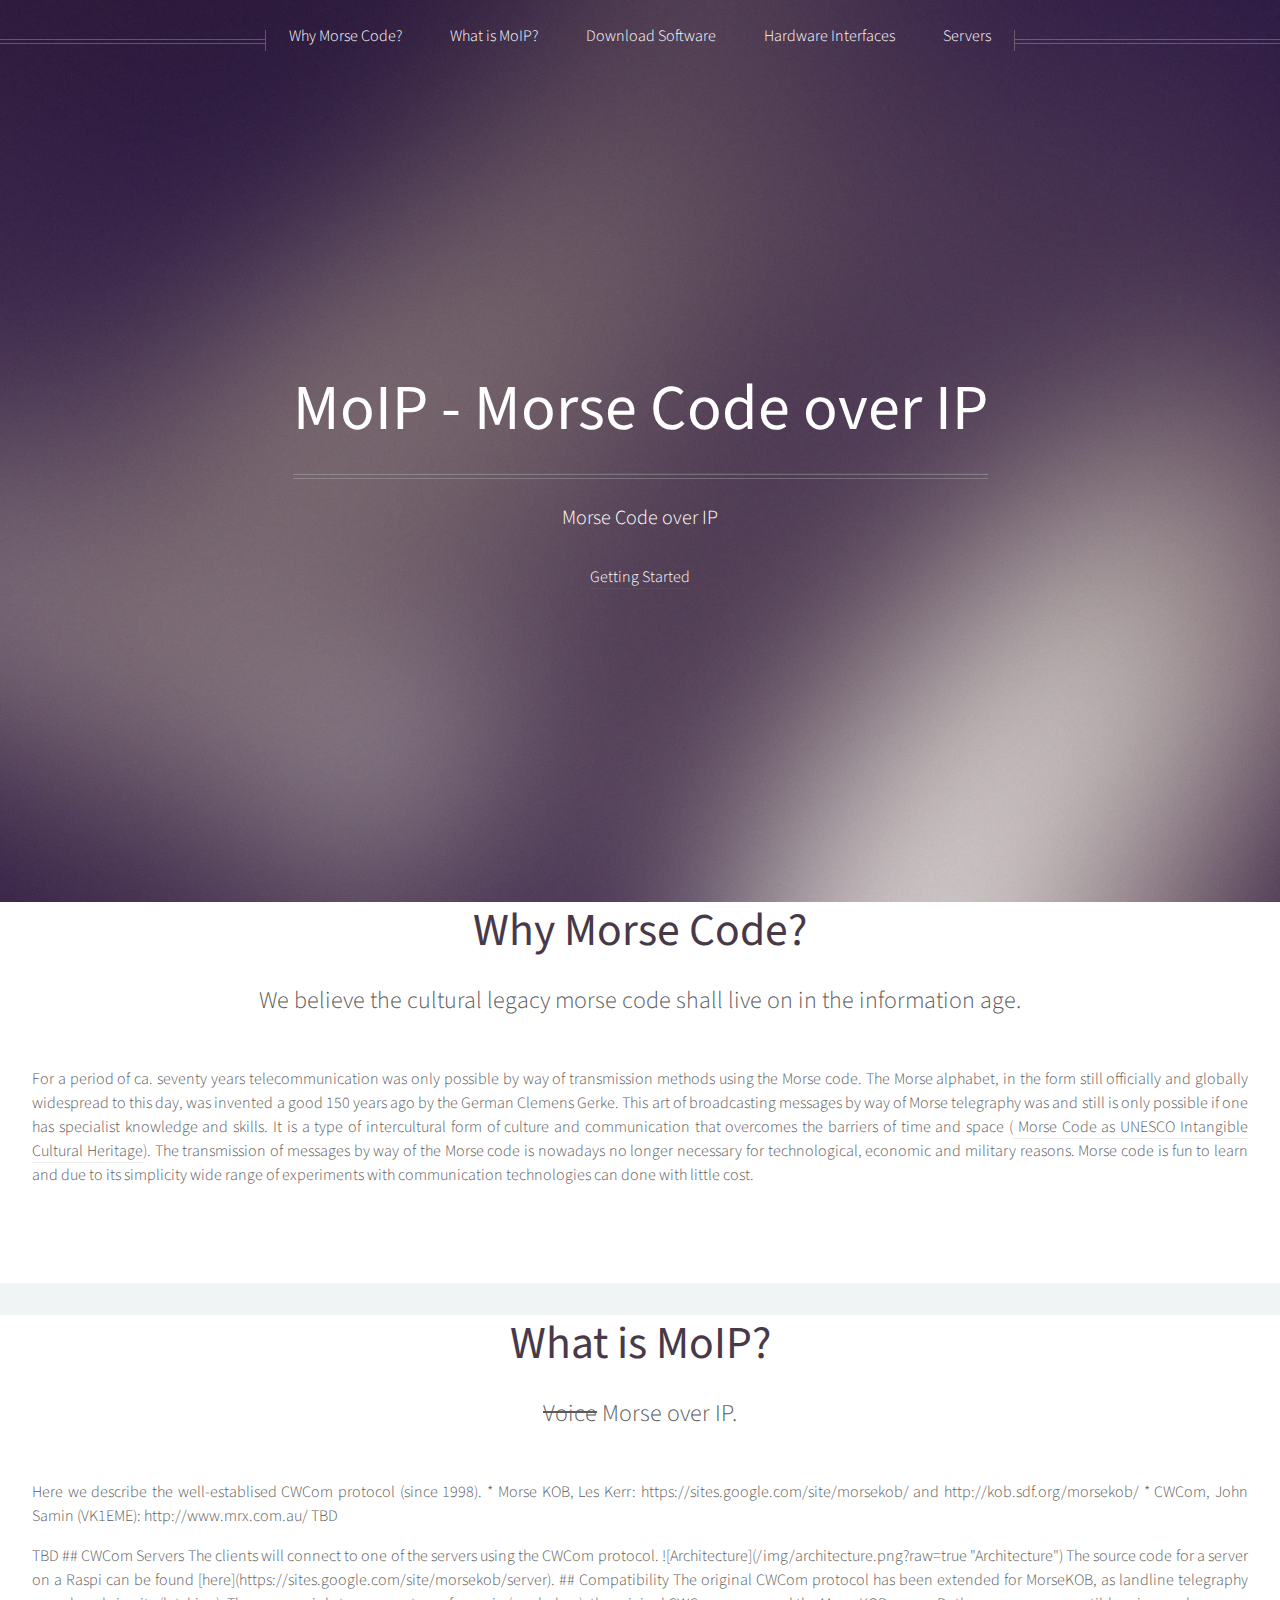
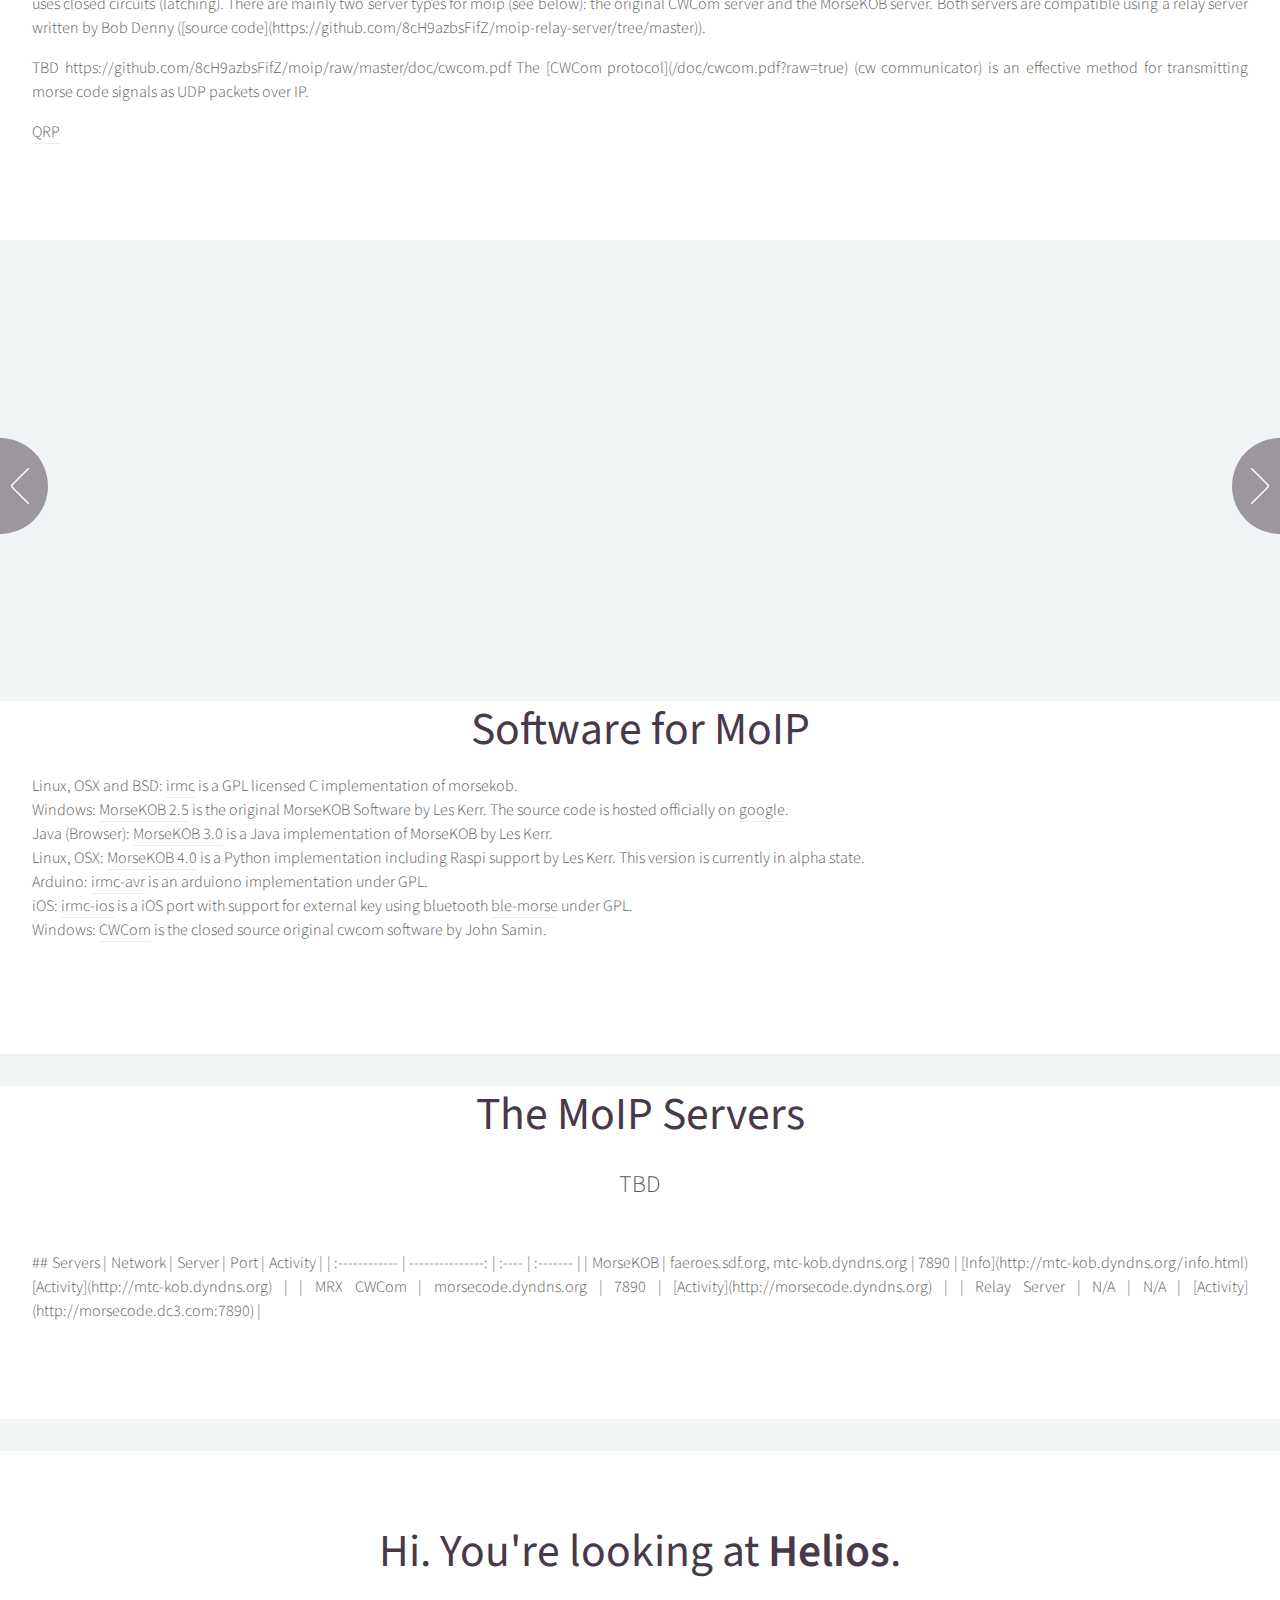
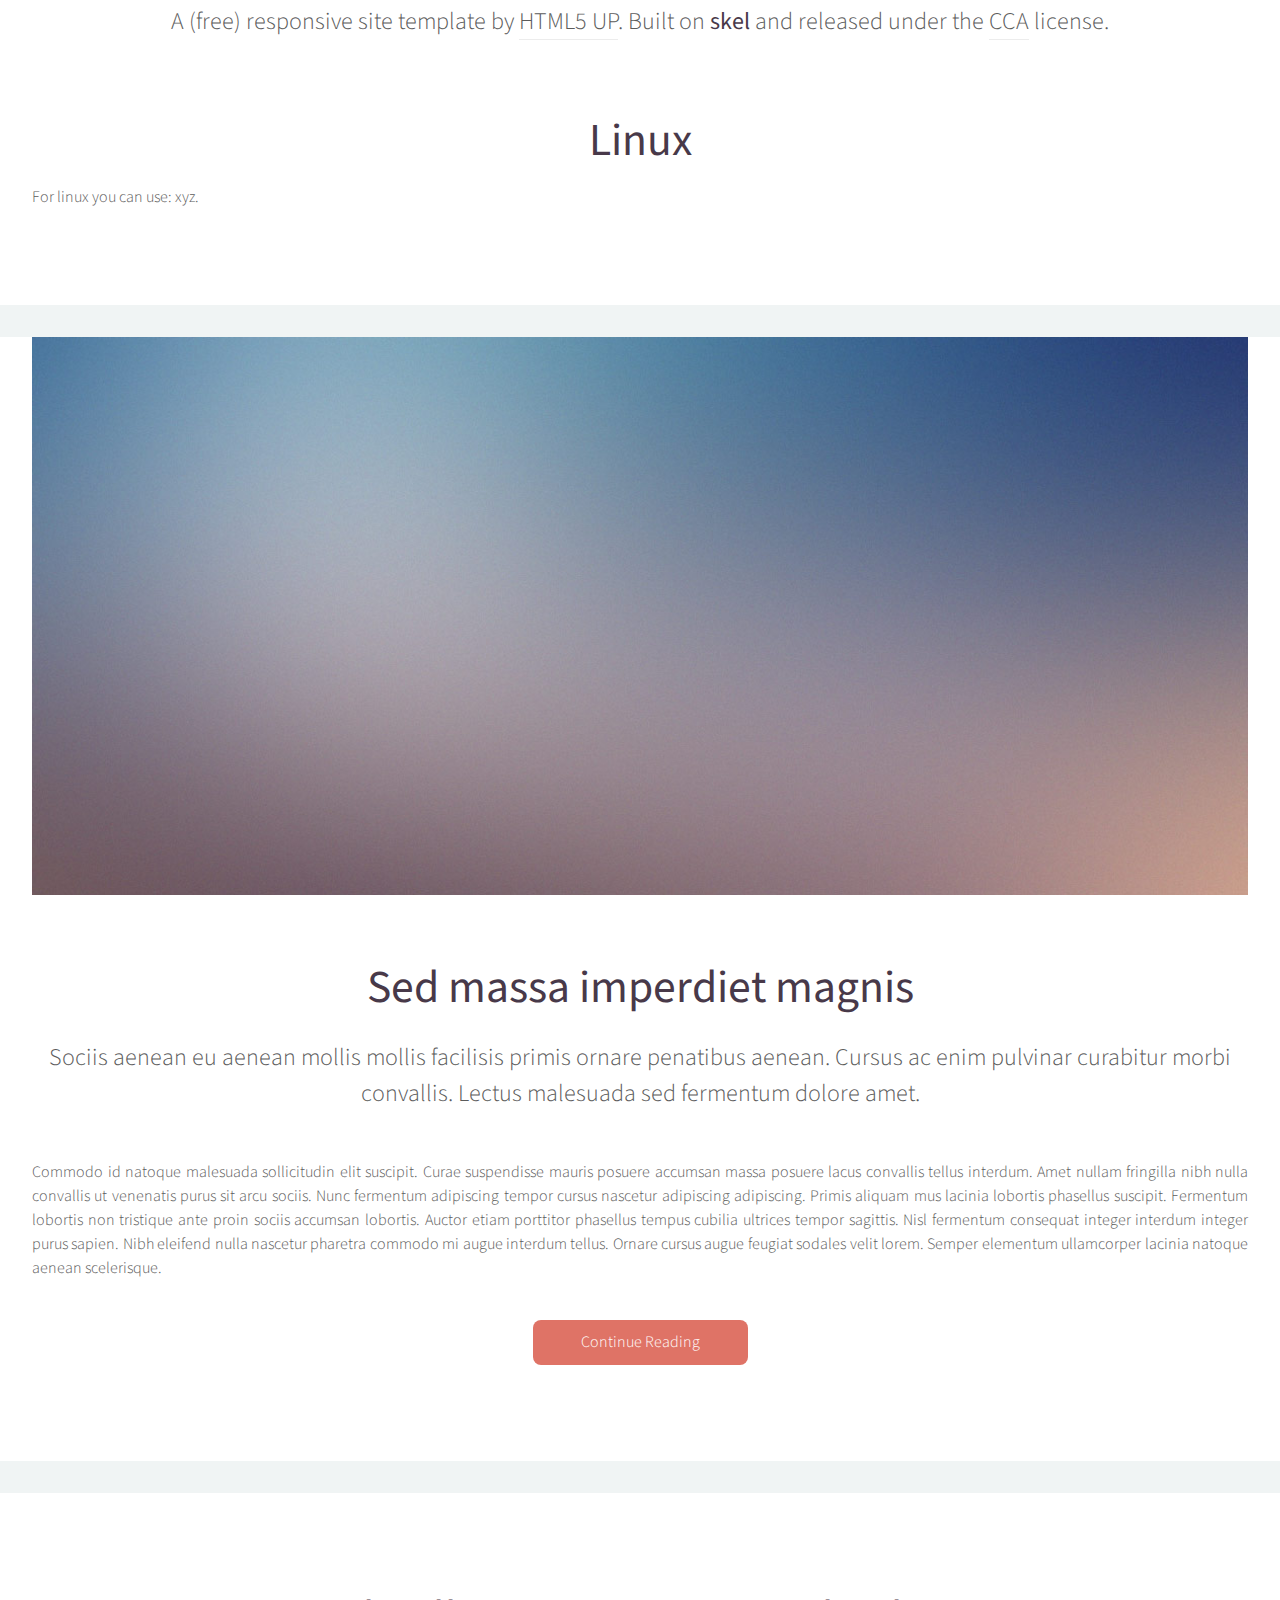
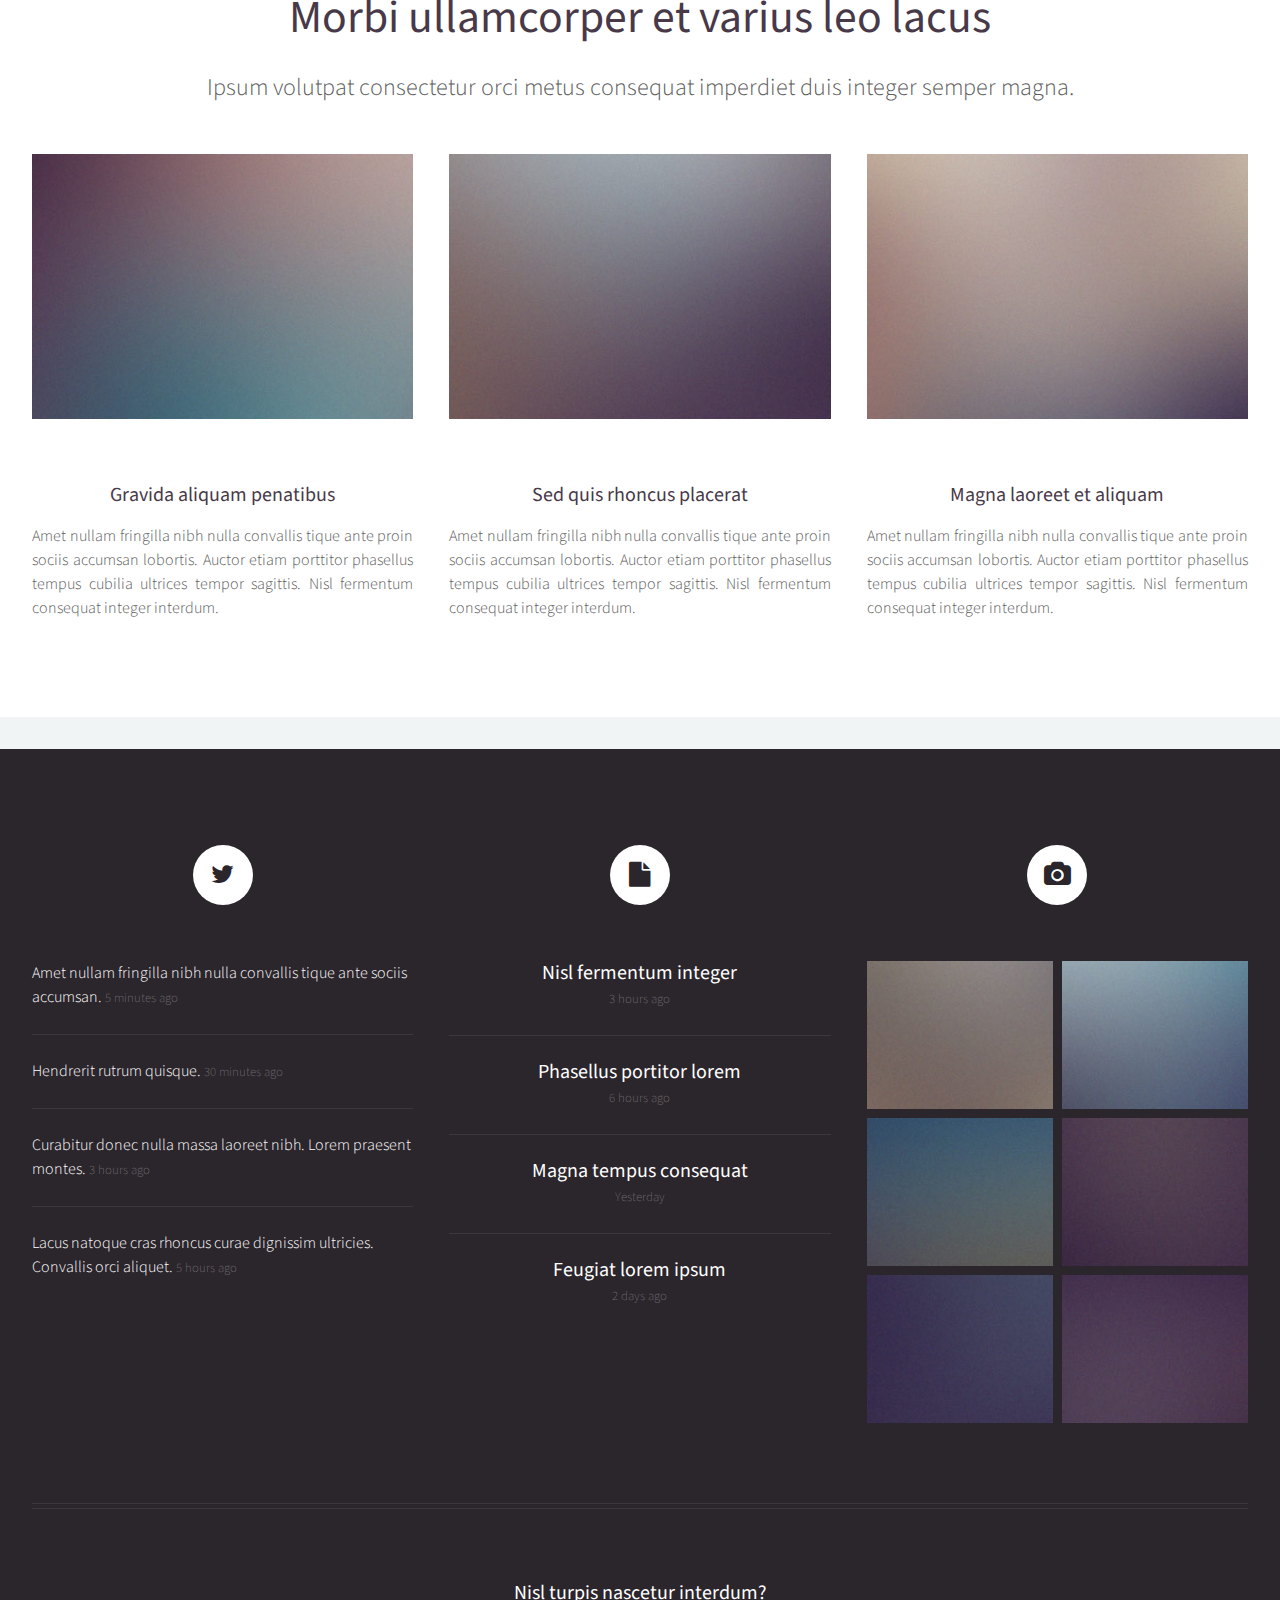
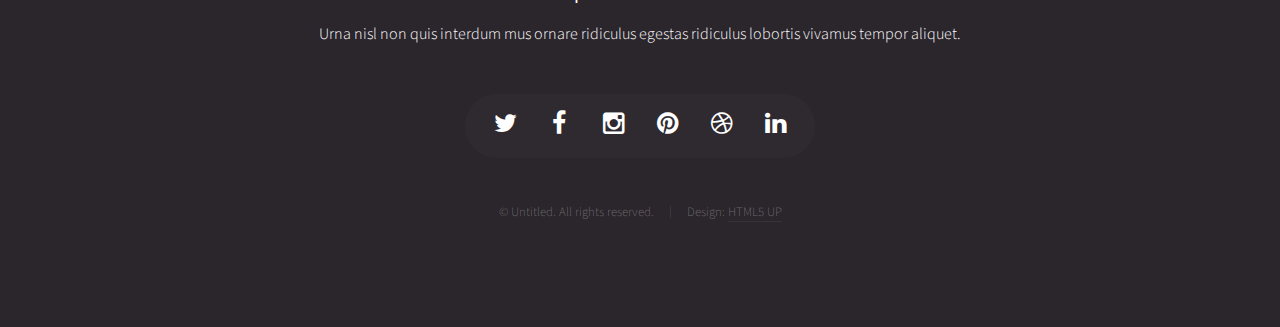
==== index.html @ e583ae6e "http://kob.sdf.org/morsekob/morsekob25/images/bug.jpg" ====
<!DOCTYPE HTML>
<!--
	Helios by HTML5 UP
	html5up.net | @n33co
	Free for personal and commercial use under the CCA 3.0 license (html5up.net/license)
-->
<html>
	<head>
		<title>Morse Code over IP</title>
		<meta http-equiv="content-type" content="text/html; charset=utf-8" />
		<meta name="description" content="" />
		<meta name="keywords" content="" />
		<!--[if lte IE 8]><script src="css/ie/html5shiv.js"></script><![endif]-->
		<script src="js/jquery.min.js"></script>
		<script src="js/jquery.dropotron.min.js"></script>
		<script src="js/jquery.scrolly.min.js"></script>
		<script src="js/jquery.onvisible.min.js"></script>
		<script src="js/skel.min.js"></script>
		<script src="js/skel-layers.min.js"></script>
		<script src="js/init.js"></script>
		<noscript>
			<link rel="stylesheet" href="css/skel.css" />
			<link rel="stylesheet" href="css/style.css" />
			<link rel="stylesheet" href="css/style-desktop.css" />
			<link rel="stylesheet" href="css/style-noscript.css" />
		</noscript>
		<!--[if lte IE 8]><link rel="stylesheet" href="css/ie/v8.css" /><![endif]-->
	</head>
	<body class="homepage">
<!-- Header -->
<div id="header">

<!-- Inner -->
<div class="inner">
<header>
<h1><a href="index.html" id="logo">MoIP - Morse Code over IP</a></h1>
<hr />
<p>Morse Code over IP</p>
</header>
<footer>
<a href="#gettingstarted">Getting Started</a>
</footer>
</div>
				
<!-- Nav -->
<nav id="nav">
<ul>
<li><a href="#whymorsecode">Why Morse Code?</a></li>
<li><a href="#whatismoip">What is MoIP?</a> </li>
<li><a href="#software">Download Software</a> </li>
<li><a href="#hardware">Hardware Interfaces</a> </li>
<li><a href="#servers">Servers</a> </li>
</ul>
</nav>
</div>

<!-- Why Morse Code? -->
<a name="whymorsecode"></a>
<div class="wrapper style2">
<article id="main" class="container special">
<header>
<h2><a href="#">Why Morse Code?</a></h2>
<p>
We believe the cultural legacy morse code shall live on in the information age.
</p>
</header>
<p>
For a period of ca. seventy years telecommunication was only possible by way of transmission methods using the Morse code. 
The Morse alphabet, in the form still officially and globally widespread to this day, was invented a good 150 years ago by 
the German Clemens Gerke. This art of broadcasting messages by way of Morse telegraphy was and still is only possible if one 
has specialist knowledge and skills. It is a type of intercultural form of culture and communication that overcomes the 
barriers of time and space 
(<a href="http://www.unesco.de/en/kultur/immaterielles-kulturerbe/german-inventory/inscription/morse-telegraphy.html" target=_new>
Morse Code as UNESCO Intangible Cultural Heritage</a>).
The transmission of messages by way of the Morse code is nowadays no longer necessary for technological, 
economic and military reasons.
Morse code is fun to learn and due to its simplicity wide range of experiments with communication
technologies can done with little cost. 
</p>
</article>
</div>

<!-- What is MoIP? -->
<a name="whatismoip"></a>
<div class="wrapper style2">
<article id="main" class="container special">
<header>
<h2><a href="#">What is MoIP?</a></h2>
<p>
<s>Voice</s> Morse over IP.
</p>
</header>

<p>
<a name="history"></a>
Here we describe the well-establised CWCom protocol (since 1998). 

* Morse KOB, Les Kerr: https://sites.google.com/site/morsekob/ and http://kob.sdf.org/morsekob/
* CWCom, John Samin (VK1EME): http://www.mrx.com.au/

TBD
</p>

<p>
<a name="architecture"></a>
TBD
## CWCom Servers
The clients will connect to one of the servers using the CWCom protocol. 
![Architecture](/img/architecture.png?raw=true "Architecture")
The source code for a server on a Raspi can be found [here](https://sites.google.com/site/morsekob/server).

## Compatibility 
The original CWCom protocol has been extended for MorseKOB, as landline telegraphy uses 
closed circuits (latching). There are mainly two server types for moip (see below):
the original CWCom server and the MorseKOB server. Both servers are compatible using a
relay server written by Bob Denny ([source code](https://github.com/8cH9azbsFifZ/moip-relay-server/tree/master)).
</p>
<p>
<a name="protocol"></a>
TBD
https://github.com/8cH9azbsFifZ/moip/raw/master/doc/cwcom.pdf
The [CWCom protocol](/doc/cwcom.pdf?raw=true) (cw communicator) is an effective method for transmitting
morse code signals as UDP packets over IP. 
</p>
</header>
<p>
<a href="http://en.wikipedia.org/wiki/QRP_operation" target=_new>QRP</a>
</p>
</article>
</div>







<!-- Software -->
<a name=software></a>
<section class="carousel">
<div class="reel">

<article>
<a href="#" class="image featured"><img src="images/java_morsekob.png" alt="" /></a>
<header>
<h3><a href="#">Java</a></h3>
</header>
<p><a href="http://kob.sdf.org/morsekob/morsekob30/index.htm" target=_new>MorseKOB 3.0</a> running in browser.</p>
</article>			

<article>
<a href="#" class="image featured"><img src="images/arduino_irmc.png" alt="" /></a>
<header>
<h3><a href="#">Arduino</a></h3>
</header>
<p><a href="https://github.com/8cH9azbsFifZ/irmc-avr" target=_new>irmc-avr</a> on duemilanove &amp; W5100.</p>
</article>
				
<article>
<a href="#" class="image featured"><img src="images/ios_irmc.jpg" alt="" /></a>
<header>
<h3><a href="#">iOS</a></h3>
</header>
<p><a href="https://github.com/8cH9azbsFifZ/irmc-ios" target=_new>irmc-ios</a> on iPhone 5s &amp; bt key.</p>
</article>
				
<article>
<a href="#" class="image featured"><img src="images/windows_cwcom.png" alt="" /></a>
<header>
<h3><a href="#">Wine on OSX</a></h3>
</header>
<p><a href="http://www.mrx.com.au/d_cwcom.htm" target=_new>CW Communicator</a> Wine on OSX.</p>
</article>
				
<article>
<a href="#" class="image featured"><img src="images/windows_morsekob.png" alt="" /></a>
<header>
<h3><a href="#">Windows</a></h3>
</header>
<p><a href="http://kob.sdf.org/morsekob/morsekob25/index.htm" target=_new>MorseKOB 2.5</a> on Windows.</p>
</article>

<article>
<a href="#" class="image featured"><img src="images/osx_irmc.png" alt="" /></a>
<header>
<h3><a href="#">OSX</a></h3>
</header>
<p><a href="https://github.com/8cH9azbsFifZ/irmc" target=_new>irmc</a> with serial key.</p>
</article>

</div>
</section>
		
<div class="wrapper style2">
<article id="main" class="container special">
<header>
<h2><a href="#">Software for MoIP</a></h2>
</header>
<p>
<ul>
<li><a name=linux></a>Linux, OSX and BSD: <a href="https://github.com/8cH9azbsFifZ/irmc" target=_new>irmc</a> is a GPL licensed C implementation of morsekob.
</li>
<li><a name=windows></a>Windows: <a href="http://kob.sdf.org/morsekob/morsekob25/index.htm" target=_new>MorseKOB 2.5</a> is the original MorseKOB Software by Les Kerr. The source code is hosted officially on <a href="https://sites.google.com/site/morsekob/morsekob25" target=_new>google</a>.
</li>
<li>Java (Browser): <a href="http://kob.sdf.org/morsekob/morsekob30/index.htm" target=_new>MorseKOB 3.0</a> is a Java implementation of MorseKOB by Les Kerr.
</li>
<li>Linux, OSX: <a href="https://sites.google.com/site/morsekob/morsekob40" target=_new>MorseKOB 4.0</a> is a Python implementation including Raspi support by Les Kerr. This version is currently in alpha state.
</li>
<li>Arduino: <a href="https://github.com/8cH9azbsFifZ/irmc-avr" target=_new>irmc-avr</a> is an arduiono implementation under GPL.
<li>iOS: <a href="https://github.com/8cH9azbsFifZ/irmc-ios" target=_new>irmc-ios</a> is a iOS port with support for external key using bluetooth <a href="https://github.com/8cH9azbsFifZ/ble-morse" target=_new>ble-morse</a> under GPL.
</li>
<li>Windows: <a href="http://www.mrx.com.au/d_cwcom.htm" target=_new>CWCom</a> is the closed source original cwcom software by John Samin.
</li>

</ul>
</p>
</article>
</div>



<!-- The Servers -->
<a name="servers"></a>
<div class="wrapper style2">
<article id="main" class="container special">
<header>
<h2><a href="#">The MoIP Servers</a></h2>
<p>
TBD
</p>
</header>
<p>

## Servers
| Network 	| Server	  	| Port  | Activity | 
| :------------ | ---------------:	| :---- | :------- |
| MorseKOB      | faeroes.sdf.org, mtc-kob.dyndns.org 	| 7890 	| [Info](http://mtc-kob.dyndns.org/info.html) [Activity](http://mtc-kob.dyndns.org) |
| MRX CWCom      | morsecode.dyndns.org  | 7890	| [Activity](http://morsecode.dyndns.org) |
| Relay Server 	| N/A 			| N/A 	| [Activity](http://morsecode.dc3.com:7890) |

</p>
</article>
</div>







			
<!-- Banner -->
<section id="banner">
<header>
<h2>Hi. You're looking at <strong>Helios</strong>.</h2>
<p>
A (free) responsive site template by <a href="http://html5up.net">HTML5 UP</a>.
Built on <strong>skel</strong> and released under the <a href="http://html5up.net/license">CCA</a> license.
</p>
</header>
</section>

	
		<!-- Main -->
	<div class="wrapper style2">
<article id="linux" class="container special">
<a name=linux>
<header>
<h2>Linux</a>
</header>
<p>
For linux you can use: xyz.
</p>
</article>
</div>

			<div class="wrapper style2">

				<article id="main" class="container special">
					<a href="#" class="image featured"><img src="images/pic06.jpg" alt="" /></a>
					<header>
						<h2><a href="#">Sed massa imperdiet magnis</a></h2>
						<p>
							Sociis aenean eu aenean mollis mollis facilisis primis ornare penatibus aenean. Cursus ac enim 
							pulvinar curabitur morbi convallis. Lectus malesuada sed fermentum dolore amet.
						</p>
					</header>
					<p>
						Commodo id natoque malesuada sollicitudin elit suscipit. Curae suspendisse mauris posuere accumsan massa 
						posuere lacus convallis tellus interdum. Amet nullam fringilla nibh nulla convallis ut venenatis purus 
						sit arcu sociis. Nunc fermentum adipiscing tempor cursus nascetur adipiscing adipiscing. Primis aliquam 
						mus lacinia lobortis phasellus suscipit. Fermentum lobortis non tristique ante proin sociis accumsan 
						lobortis. Auctor etiam porttitor phasellus tempus cubilia ultrices tempor sagittis. Nisl fermentum 
						consequat integer interdum integer purus sapien. Nibh eleifend nulla nascetur pharetra commodo mi augue 
						interdum tellus. Ornare cursus augue feugiat sodales velit lorem. Semper elementum ullamcorper lacinia 
						natoque aenean scelerisque.
					</p>
					<footer>
						<a href="#" class="button">Continue Reading</a>
					</footer>
				</article>

			</div>

		<!-- Features -->
			<div class="wrapper style1">
				
				<section id="features" class="container special">
					<header>
						<h2>Morbi ullamcorper et varius leo lacus</h2>
						<p>Ipsum volutpat consectetur orci metus consequat imperdiet duis integer semper magna.</p>
					</header>
					<div class="row">
						<article class="4u special">
							<a href="#" class="image featured"><img src="images/pic07.jpg" alt="" /></a>
							<header>
								<h3><a href="#">Gravida aliquam penatibus</a></h3>
							</header>
							<p>
								Amet nullam fringilla nibh nulla convallis tique ante proin sociis accumsan lobortis. Auctor etiam
								porttitor phasellus tempus cubilia ultrices tempor sagittis. Nisl fermentum consequat integer interdum.
							</p>
						</article>
						<article class="4u special">
							<a href="#" class="image featured"><img src="images/pic08.jpg" alt="" /></a>
							<header>
								<h3><a href="#">Sed quis rhoncus placerat</a></h3>
							</header>
							<p>
								Amet nullam fringilla nibh nulla convallis tique ante proin sociis accumsan lobortis. Auctor etiam
								porttitor phasellus tempus cubilia ultrices tempor sagittis. Nisl fermentum consequat integer interdum.
							</p>
						</article>
						<article class="4u special">
							<a href="#" class="image featured"><img src="images/pic09.jpg" alt="" /></a>
							<header>
								<h3><a href="#">Magna laoreet et aliquam</a></h3>
							</header>
							<p>
								Amet nullam fringilla nibh nulla convallis tique ante proin sociis accumsan lobortis. Auctor etiam
								porttitor phasellus tempus cubilia ultrices tempor sagittis. Nisl fermentum consequat integer interdum.
							</p>
						</article>
					</div>
				</section>

			</div>

		<!-- Footer -->
			<div id="footer">
				<div class="container">
					<div class="row">
						
						<!-- Tweets -->
							<section class="4u">
								<header>
									<h2 class="icon fa-twitter circled"><span class="label">Tweets</span></h2>
								</header>
								<ul class="divided">
									<li>
										<article class="tweet">
											Amet nullam fringilla nibh nulla convallis tique ante sociis accumsan.
											<span class="timestamp">5 minutes ago</span>
										</article>
									</li>
									<li>
										<article class="tweet">
											Hendrerit rutrum quisque.
											<span class="timestamp">30 minutes ago</span>
										</article>
									</li>
									<li>
										<article class="tweet">
											Curabitur donec nulla massa laoreet nibh. Lorem praesent montes.
											<span class="timestamp">3 hours ago</span>
										</article>
									</li>
									<li>
										<article class="tweet">
											Lacus natoque cras rhoncus curae dignissim ultricies. Convallis orci aliquet.
											<span class="timestamp">5 hours ago</span>
										</article>
									</li>
								</ul>
							</section>

						<!-- Posts -->
							<section class="4u">
								<header>
									<h2 class="icon fa-file circled"><span class="label">Posts</span></h2>
								</header>
								<ul class="divided">
									<li>
										<article class="post stub">
											<header>
												<h3><a href="#">Nisl fermentum integer</a></h3>
											</header>
											<span class="timestamp">3 hours ago</span>
										</article>
									</li>
									<li>
										<article class="post stub">
											<header>
												<h3><a href="#">Phasellus portitor lorem</a></h3>
											</header>
											<span class="timestamp">6 hours ago</span>
										</article>
									</li>
									<li>
										<article class="post stub">
											<header>
												<h3><a href="#">Magna tempus consequat</a></h3>
											</header>
											<span class="timestamp">Yesterday</span>
										</article>
									</li>
									<li>
										<article class="post stub">
											<header>
												<h3><a href="#">Feugiat lorem ipsum</a></h3>
											</header>
											<span class="timestamp">2 days ago</span>
										</article>
									</li>
								</ul>
							</section>

						<!-- Photos -->
							<section class="4u">
								<header>
									<h2 class="icon fa-camera circled"><span class="label">Photos</span></h2>
								</header>
								<div class="row 25% no-collapse">
									<div class="6u">
										<a href="#" class="image fit"><img src="images/pic10.jpg" alt="" /></a>
									</div>
									<div class="6u">
										<a href="#" class="image fit"><img src="images/pic11.jpg" alt="" /></a>
									</div>
								</div>
								<div class="row 25% no-collapse">
									<div class="6u">
										<a href="#" class="image fit"><img src="images/pic12.jpg" alt="" /></a>
									</div>
									<div class="6u">
										<a href="#" class="image fit"><img src="images/pic13.jpg" alt="" /></a>
									</div>
								</div>
								<div class="row 25% no-collapse">
									<div class="6u">
										<a href="#" class="image fit"><img src="images/pic14.jpg" alt="" /></a>
									</div>
									<div class="6u">
										<a href="#" class="image fit"><img src="images/pic15.jpg" alt="" /></a>
									</div>
								</div>
							</section>

					</div>
					<hr />
					<div class="row">
						<div class="12u">
							
							<!-- Contact -->
								<section class="contact">
									<header>
										<h3>Nisl turpis nascetur interdum?</h3>
									</header>
									<p>Urna nisl non quis interdum mus ornare ridiculus egestas ridiculus lobortis vivamus tempor aliquet.</p>
									<ul class="icons">
										<li><a href="#" class="icon fa-twitter"><span class="label">Twitter</span></a></li>
										<li><a href="#" class="icon fa-facebook"><span class="label">Facebook</span></a></li>
										<li><a href="#" class="icon fa-instagram"><span class="label">Instagram</span></a></li>
										<li><a href="#" class="icon fa-pinterest"><span class="label">Pinterest</span></a></li>
										<li><a href="#" class="icon fa-dribbble"><span class="label">Dribbble</span></a></li>
										<li><a href="#" class="icon fa-linkedin"><span class="label">Linkedin</span></a></li>
									</ul>
								</section>
							
							<!-- Copyright -->
								<div class="copyright">
									<ul class="menu">
										<li>&copy; Untitled. All rights reserved.</li><li>Design: <a href="http://html5up.net">HTML5 UP</a></li>
									</ul>
								</div>
							
						</div>
					
					</div>
				</div>
			</div>

	</body>
</html>
---- css/skel.css ----
/* Resets (http://meyerweb.com/eric/tools/css/reset/ | v2.0 | 20110126 | License: none (public domain)) */

	html,body,div,span,applet,object,iframe,h1,h2,h3,h4,h5,h6,p,blockquote,pre,a,abbr,acronym,address,big,cite,code,del,dfn,em,img,ins,kbd,q,s,samp,small,strike,strong,sub,sup,tt,var,b,u,i,center,dl,dt,dd,ol,ul,li,fieldset,form,label,legend,table,caption,tbody,tfoot,thead,tr,th,td,article,aside,canvas,details,embed,figure,figcaption,footer,header,hgroup,menu,nav,output,ruby,section,summary,time,mark,audio,video{margin:0;padding:0;border:0;font-size:100%;font:inherit;vertical-align:baseline;}article,aside,details,figcaption,figure,footer,header,hgroup,menu,nav,section{display:block;}body{line-height:1;}ol,ul{list-style:none;}blockquote,q{quotes:none;}blockquote:before,blockquote:after,q:before,q:after{content:'';content:none;}table{border-collapse:collapse;border-spacing:0;}body{-webkit-text-size-adjust:none}

/* Box Model */

	*, *:before, *:after {
		-moz-box-sizing: border-box;
		-webkit-box-sizing: border-box;
		box-sizing: border-box;
	}

/* Container */

	.container {
		margin-left: auto;
		margin-right: auto;

		/* width: (containers) */
		width: 1200px;
	}

	/* Modifiers */

		/* 125% */
			.container.\31 25\25 {
				width: 100%;

				/* max-width: (containers * 1.25) */
				max-width: 1500px;

				/* min-width: (containers) */
				min-width: 1200px;
			}

		/* 75% */
			.container.\37 5\25 {

				/* width: (containers * 0.75) */
				width: 900px;

			}

		/* 50% */
			.container.\35 0\25 {

				/* width: (containers * 0.50) */
				width: 600px;

			}

		/* 25% */
			.container.\32 5\25 {

				/* width: (containers * 0.25) */
				width: 300px;

			}

/* Grid */

	.row {
		border-bottom: solid 1px transparent;
	}

	.row > * {
		float: left;
	}

	.row:after, .row:before {
		content: '';
		display: block;
		clear: both;
		height: 0;
	}

	.row.uniform > * > :first-child {
		margin-top: 0;
	}

	.row.uniform > * > :last-child {
		margin-bottom: 0;
	}

	/* Gutters */

		/* Normal */

			.row > * {
				/* padding: (gutters.horizontal) 0 0 (gutters.vertical) */
				padding: 40px 0 0 40px;
			}

			.row {
				/* margin: -(gutters.horizontal) 0 -1px -(gutters.vertical) */
				margin: -40px 0 -1px -40px;
			}

			.row.uniform > * {
				/* padding: (gutters.vertical) 0 0 (gutters.vertical) */
				padding: 40px 0 0 40px;
			}

			.row.uniform {
				/* margin: -(gutters.vertical) 0 -1px -(gutters.vertical) */
				margin: -40px 0 -1px -40px;
			}

		/* 200% */

			.row.\32 00\25 > * {
				/* padding: (gutters.horizontal) 0 0 (gutters.vertical) */
				padding: 80px 0 0 80px;
			}

			.row.\32 00\25 {
				/* margin: -(gutters.horizontal) 0 -1px -(gutters.vertical) */
				margin: -80px 0 -1px -80px;
			}

			.row.uniform.\32 00\25 > * {
				/* padding: (gutters.vertical) 0 0 (gutters.vertical) */
				padding: 80px 0 0 80px;
			}

			.row.uniform.\32 00\25 {
				/* margin: -(gutters.vertical) 0 -1px -(gutters.vertical) */
				margin: -80px 0 -1px -80px;
			}

		/* 150% */

			.row.\31 50\25 > * {
				/* padding: (gutters.horizontal) 0 0 (gutters.vertical) */
				padding: 60px 0 0 60px;
			}

			.row.\31 50\25 {
				/* margin: -(gutters.horizontal) 0 -1px -(gutters.vertical) */
				margin: -60px 0 -1px -60px;
			}

			.row.uniform.\31 50\25 > * {
				/* padding: (gutters.vertical) 0 0 (gutters.vertical) */
				padding: 60px 0 0 60px;
			}

			.row.uniform.\31 50\25 {
				/* margin: -(gutters.vertical) 0 -1px -(gutters.vertical) */
				margin: -60px 0 -1px -60px;
			}

		/* 50% */

			.row.\35 0\25 > * {
				/* padding: (gutters.horizontal) 0 0 (gutters.vertical) */
				padding: 20px 0 0 20px;
			}

			.row.\35 0\25 {
				/* margin: -(gutters.horizontal) 0 -1px -(gutters.vertical) */
				margin: -20px 0 -1px -20px;
			}

			.row.uniform.\35 0\25 > * {
				/* padding: (gutters.vertical) 0 0 (gutters.vertical) */
				padding: 20px 0 0 20px;
			}

			.row.uniform.\35 0\25 {
				/* margin: -(gutters.vertical) 0 -1px -(gutters.vertical) */
				margin: -20px 0 -1px -20px;
			}

		/* 25% */

			.row.\32 5\25 > * {
				/* padding: (gutters.horizontal) 0 0 (gutters.vertical) */
				padding: 10px 0 0 10px;
			}

			.row.\32 5\25 {
				/* margin: -(gutters.horizontal) 0 -1px -(gutters.vertical) */
				margin: -10px 0 -1px -10px;
			}

			.row.uniform.\32 5\25 > * {
				/* padding: (gutters.vertical) 0 0 (gutters.vertical) */
				padding: 10px 0 0 10px;
			}

			.row.uniform.\32 5\25 {
				/* margin: -(gutters.vertical) 0 -1px -(gutters.vertical) */
				margin: -10px 0 -1px -10px;
			}

		/* 0% */

			.row.\30 \25 > * {
				padding: 0;
			}

			.row.\30 \25 {
				margin: 0 0 -1px 0;
			}

	/* Cells */

		.\31 2u, .\31 2u\24 { width: 100%; clear: none; margin-left: 0; }
		.\31 1u, .\31 1u\24 { width: 91.6666666667%; clear: none; margin-left: 0; }
		.\31 0u, .\31 0u\24 { width: 83.3333333333%; clear: none; margin-left: 0; }
		.\39 u, .\39 u\24 { width: 75%; clear: none; margin-left: 0; }
		.\38 u, .\38 u\24 { width: 66.6666666667%; clear: none; margin-left: 0; }
		.\37 u, .\37 u\24 { width: 58.3333333333%; clear: none; margin-left: 0; }
		.\36 u, .\36 u\24 { width: 50%; clear: none; margin-left: 0; }
		.\35 u, .\35 u\24 { width: 41.6666666667%; clear: none; margin-left: 0; }
		.\34 u, .\34 u\24 { width: 33.3333333333%; clear: none; margin-left: 0; }
		.\33 u, .\33 u\24 { width: 25%; clear: none; margin-left: 0; }
		.\32 u, .\32 u\24 { width: 16.6666666667%; clear: none; margin-left: 0; }
		.\31 u, .\31 u\24 { width: 8.3333333333%; clear: none; margin-left: 0; }

		.\31 2u\24 + *,
		.\31 1u\24 + *,
		.\31 0u\24 + *,
		.\39 u\24 + *,
		.\38 u\24 + *,
		.\37 u\24 + *,
		.\36 u\24 + *,
		.\35 u\24 + *,
		.\34 u\24 + *,
		.\33 u\24 + *,
		.\32 u\24 + *,
		.\31 u\24 + * {
			clear: left;
		}

		.\-11u { margin-left: 91.6666666667% }
		.\-10u { margin-left: 83.3333333333% }
		.\-9u { margin-left: 75% }
		.\-8u { margin-left: 66.6666666667% }
		.\-7u { margin-left: 58.3333333333% }
		.\-6u { margin-left: 50% }
		.\-5u { margin-left: 41.6666666667% }
		.\-4u { margin-left: 33.3333333333% }
		.\-3u { margin-left: 25% }
		.\-2u { margin-left: 16.6666666667% }
		.\-1u { margin-left: 8.3333333333% }
---- css/style.css ----
@charset 'UTF-8';
@import url('http://fonts.googleapis.com/css?family=Source+Sans+Pro:300,300italic,400,400italic,600');
@import url('font-awesome.min.css');

/*
	Helios by HTML5 UP
	html5up.net | @n33co
	Free for personal and commercial use under the CCA 3.0 license (html5up.net/license)
*/

/*********************************************************************************/
/* Basic                                                                         */
/*********************************************************************************/

	body
	{
		background: #f0f4f4;
		color: #5b5b5b;
	}

		body.is-loading *
		{
			-moz-transition: none !important;
			-webkit-transition: none !important;
			-o-transition: none !important;
			-ms-transition: none !important;
			transition: none !important;
			-moz-animation: none !important;
			-webkit-animation: none !important;
			-o-animation: none !important;
			-ms-animation: none !important;
			animation: none !important;
		}

	body,input,textarea,select
	{
		font-size: 15pt;
		line-height: 1.85em;
		font-family: 'Source Sans Pro', sans-serif;
		font-weight: 300;
	}

	h1,h2,h3,h4,h5,h6
	{
		font-weight: 400;
		color: #483949;
		line-height: 1.25em;
	}
	
		h1 a, h2 a, h3 a, h4 a, h5 a, h6 a
		{
			color: inherit;
			text-decoration: none;
			border-bottom-color: transparent;
		}
		
		h1 strong, h2 strong, h3 strong, h4 strong, h5 strong, h6 strong
		{
			font-weight: 600;
		}

	h2
	{
		font-size: 2.85em;
	}
	
	h3
	{
		font-size: 1.25em;
	}
	
	h4
	{
		font-size: 1em;
		margin: 0 0 0.25em 0;
	}
	
	strong, b
	{
		font-weight: 400;
		color: #483949;
	}
	
	em, i
	{
		font-style: italic;
	}

	a
	{
		color: inherit;
		border-bottom: solid 1px rgba(128,128,128,0.15);
		text-decoration: none;
		-moz-transition: background-color 0.35s ease-in-out, color 0.35s ease-in-out, border-bottom-color 0.35s ease-in-out;
		-webkit-transition: background-color 0.35s ease-in-out, color 0.35s ease-in-out, border-bottom-color 0.35s ease-in-out;
		-o-transition: background-color 0.35s ease-in-out, color 0.35s ease-in-out, border-bottom-color 0.35s ease-in-out;
		-ms-transition: background-color 0.35s ease-in-out, color 0.35s ease-in-out, border-bottom-color 0.35s ease-in-out;
		transition: background-color 0.35s ease-in-out, color 0.35s ease-in-out, border-bottom-color 0.35s ease-in-out;
	}
	
		a:hover
		{
			color: #ef8376;
			border-bottom-color: transparent;
		}

	sub
	{
		position: relative;
		top: 0.5em;
		font-size: 0.8em;
	}
	
	sup
	{
		position: relative;
		top: -0.5em;
		font-size: 0.8em;
	}
	
	blockquote
	{
		border-left: solid 0.5em #ddd;
		padding: 1em 0 1em 2em;
		font-style: italic;
	}
	
	p, ul, ol, dl, table
	{
		margin-bottom: 1em;
	}

	p
	{
		text-align: justify;
	}

	br.clear
	{
		clear: both;
	}
	
	hr
	{
		position: relative;
		display: block;
		border: 0;
		top: 4.5em;
		margin-bottom: 9em;

		height: 6px;
		border-top: solid 1px rgba(128,128,128,0.2);
		border-bottom: solid 1px rgba(128,128,128,0.2);
	}
	
		hr:before,
		hr:after
		{
			content: '';
			position: absolute;
			top: -8px;
			display: block;
			width: 1px;
			height: 21px;
			background: rgba(128,128,128,0.2);			
		}

		hr:before
		{
			left: -1px;
		}

		hr:after
		{
			right: -1px;
		}

	.timestamp
	{
		color: rgba(128,128,128,0.75);
		font-size: 0.8em;
	}

	/* Sections/Article */
	
		section,
		article
		{
			margin-bottom: 3em;
		}
		
			section > :last-child,
			article > :last-child
			{
				margin-bottom: 0;
			}

			section:last-child,
			article:last-child
			{
				margin-bottom: 0;
			}

			.row > section,
			.row > article
			{
				margin-bottom: 0;
			}

			section.special > header,
			section.special > footer,
			article.special > header,
			article.special > footer
			{
				text-align: center;
			}

		header
		{
			margin: 0 0 1em 0;
		}

			header > p
			{
				display: block;
				font-size: 1.5em;
				margin: 1em 0 2em 0;
				line-height: 1.5em;
				text-align: inherit;
			}
			
		footer
		{
			margin: 2.5em 0 0 0;
		}

	/* Image */

		.image
		{
			position: relative;
			display: inline-block;
			border: 0;
			outline: 0;
		}
		
			/* Uncomment the block below if you want linked images to highlight on hover */
		
			.image img
			{
				display: block;
				width: 100%;
			}

			.image.fit
			{
				display: block;
				width: 100%;
			}

			.image.featured
			{
				display: block;
				width: 100%;
				margin: 0 0 4em 0;
			}
			
			.image.left
			{
				float: left;
				margin: 0 2em 2em 0;
			}
			
			.image.centered
			{
				display: block;
				margin: 0 0 2em 0;
			}

				.image.centered img
				{
					margin: 0 auto;
					width: auto;
				}

	/* List */

		ul
		{
		}

			ul.default
			{
				list-style: disc;
				padding-left: 1em;
			}
			
				ul.default li
				{
					padding-left: 0.5em;
				}

			ul.actions
			{
				margin: 3em 0 0 0;
			}
			
				form ul.actions
				{
					margin-top: 0;
				}
			
				ul.actions li
				{
					display: inline-block;
					margin: 0 0.75em 0 0.75em;
				}
				
				ul.actions li:first-child
				{
					margin-left: 0;
				}
				
				ul.actions li:last-child
				{
					margin-right: 0;
				}
							
			ul.divided
			{
			}
			
				ul.divided li
				{
					border-top: solid 1px rgba(128,128,128,0.2);
					padding-top: 1.5em;
					margin-top: 1.5em;
				}
				
				ul.divided li:first-child
				{
					border-top: 0;
					padding-top: 0;
					margin-top: 0;
				}

			ul.menu
			{
				height: 1em;
				line-height: 1em;
			}
			
				ul.menu li
				{
					display: inline-block;
					border-left: solid 1px rgba(128,128,128,0.2);
					padding-left: 1.25em;
					margin-left: 1.25em;
				}
				
				ul.menu li:first-child
				{
					border-left: 0;
					padding-left: 0;
					margin-left: 0;
				}

			ul.icons
			{
				position: relative;
				background: rgba(128,128,128,0.05);
				border-radius: 4em;
				display: inline-block;
				padding: 0.35em 0.75em 0.35em 0.75em;
				font-size: 1.25em;
				cursor: default;
			}
			
				ul.icons li
				{
					display: inline-block;
				}

					ul.icons li a
					{
						display: inline-block;
						background: none;
						width: 2.5em;
						height: 2.5em;
						line-height: 2.5em;
						text-align: center;
						border-radius: 100%;
						border: 0;
						color: inherit;
					}
					
						ul.icons li a:hover
						{
							color: #ef8376;
						}
		
		ol
		{
		}	

			ol.default
			{
				list-style: decimal;
				padding-left: 1.25em;
			}

				ol.default li
				{
					padding-left: 0.25em;
				}
				
	/* Form */

		form
		{
		}
		
			form label
			{
				display: block;
				font-weight: 400;
				color: #483949;
				margin: 0 0 1em 0;
			}
		
			form input[type="text"],
			form input[type="email"],
			form input[type="password"],
			form select,
			form textarea
			{
				-webkit-appearance: none;
				display: block;
				border: 0;
				background: #fafafa;
				width: 100%;
				border-radius: 0.5em;
				border: solid 1px #E5E5E5;
				padding: 1em;
				-moz-transition: background-color 0.35s ease-in-out, border-color 0.35s ease-in-out;
				-webkit-transition: background-color 0.35s ease-in-out, border-color 0.35s ease-in-out;
				-o-transition: background-color 0.35s ease-in-out, border-color 0.35s ease-in-out;
				-ms-transition: background-color 0.35s ease-in-out, border-color 0.35s ease-in-out;
				transition: background-color 0.35s ease-in-out, border-color 0.35s ease-in-out;
			}

			form input[type="text"],
			form input[type="email"],
			form input[type="password"],
			form select
			{
				line-height: 1em;
			}
			
			form textarea
			{
				min-height: 9em;
			}

				form input[type="text"]:focus,
				form input[type="email"]:focus,
				form input[type="password"]:focus,
				form select:focus,
				form textarea:focus
				{
					background: #fff;
					border-color: #df7366;
				}

				form .formerize-placeholder
				{
					color: #555 !important;
				}

				form ::-webkit-input-placeholder
				{
					color: #555 !important;
				}

				form :-moz-placeholder
				{
					color: #555 !important;
				}

				form ::-moz-placeholder
				{
					color: #555 !important;
				}

				form :-ms-input-placeholder
				{
					color: #555 !important;
				}

				form ::-moz-focus-inner
				{
					border: 0;
				}
			
	/* Table */
	
		table
		{
			width: 100%;
		}
		
			table.default
			{
				width: 100%;
			}

				table.default tbody tr
				{
					border-top: solid 1px #e5e5e5;
				}

				table.default tbody tr:first-child
				{
					border-top: 0;
				}
			
				table.default tbody tr:nth-child(2n+1)
				{
					background: #fafafa;
				}
				
				table.default td
				{
					padding: 0.5em 1em 0.5em 1em;
				}
				
				table.default th
				{
					text-align: left;
					font-weight: 400;
					padding: 0.5em 1em 0.5em 1em;
				}
			
				table.default thead
				{
					border-bottom: solid 2px #e5e5e5;
				}
				
				table.default tfoot
				{
					border-top: solid 2px #e5e5e5;
				}

	/* Button */
		
		input[type="button"],
		input[type="submit"],
		input[type="reset"],
		.button	
		{
			position: relative;
			display: inline-block;
			background: #df7366;
			color: #fff;
			text-align: center;
			border-radius: 0.5em;
			text-decoration: none;
			padding: 0.65em 3em 0.65em 3em;
			border: 0;
			cursor: pointer;
			outline: 0;
			font-weight: 300;
			-moz-transition: background-color 0.35s ease-in-out, color 0.35s ease-in-out, border-bottom-color 0.35s ease-in-out;
			-webkit-transition: background-color 0.35s ease-in-out, color 0.35s ease-in-out, border-bottom-color 0.35s ease-in-out;
			-o-transition: background-color 0.35s ease-in-out, color 0.35s ease-in-out, border-bottom-color 0.35s ease-in-out;
			-ms-transition: background-color 0.35s ease-in-out, color 0.35s ease-in-out, border-bottom-color 0.35s ease-in-out;
			transition: background-color 0.35s ease-in-out, color 0.35s ease-in-out, border-bottom-color 0.35s ease-in-out;
		}

			input[type="button"]:hover,
			input[type="submit"]:hover,
			input[type="reset"]:hover,
			.button:hover
			{
				color: #fff;
				background: #ef8376;
			}
			
			input[type="button"].alt,
			input[type="submit"].alt,
			input[type="reset"].alt,
			.button.alt
			{
				background: #2B252C;
			}		


				input[type="button"].alt:hover,
				input[type="submit"].alt:hover,
				input[type="reset"].alt:hover,
				.button.alt:hover
				{
					background: #3B353C;
				}		

	/* Post */

		.post
		{
		}
		
			.post.stub
			{
				text-align: center;
			}
			
				.post.stub header
				{
					margin: 0;
				}

/*********************************************************************************/
/* Icons                                                                         */
/*********************************************************************************/

	.icon {
		text-decoration: none;
	}

		.icon:before {
			display: inline-block;
			font-family: FontAwesome;
			font-size: 1.25em;
			text-decoration: none;
			font-style: normal;
			font-weight: normal;
			line-height: 1;
			-webkit-font-smoothing:antialiased;
			-moz-osx-font-smoothing:grayscale;
		}
		
		.icon > .label {
			display: none;
		}

		.icon.circled
		{
			position: relative;
			display: inline-block;
			background: #2b252c;
			color: #fff;
			border-radius: 100%;
			width: 3em;
			height: 3em;
			line-height: 3.25em;
			text-align: center;
			font-size: 1.25em;
		}
		
			header .icon.circled
			{
				margin: 0 0 2em 0;
			}

/*********************************************************************************/
/* Wrapper                                                                       */
/*********************************************************************************/

	.wrapper
	{
		background: #fff;
		margin: 0 0 2em 0;
		padding: 6em 0 6em 0;
	}
	
		.wrapper.style1
		{
		}

		.wrapper.style2
		{
			padding-top: 0;
		}

/*********************************************************************************/
/* Header                                                                        */
/*********************************************************************************/

	#header
	{
		position: relative;
		background-image: url('../images/header.jpg');
		background-size: cover;
		background-position: center center;
		background-attachment: fixed;
		color: #fff;
		text-align: center;
		padding: 2.5em 0 2em 0;
		cursor: default;
	}

		.homepage #header
		{
			padding: 4em 0 4em 0;
		}
	
			.homepage #header .overlay
			{
				content: '';
				background: #1C0920;
				display: block;
				position: absolute;
				left: 0;
				top: 0;
				width: 100%;
				height: 100%;
				opacity: 1.0;
				-moz-transition: opacity 2s ease-in-out;
				-webkit-transition: opacity 2s ease-in-out;
				-o-transition: opacity 2s ease-in-out;
				-ms-transition: opacity 2s ease-in-out;
				transition: opacity 2s ease-in-out;
			}
		
			.homepage #header.ready .overlay
			{
				opacity: 0;
			}

		#header .inner
		{
			position: relative;
			z-index: 1;
			margin: 0;
			padding: 4em 0 0 0;
		}
	
		#header h1
		{
			color: #fff;
			font-size: 3em;
			line-height: 1em;
		}

			.homepage #header h1
			{
				font-size: 4em;
			}
		
			#header h1 a
			{
				color: inherit;
			}
	
		#header header > p
		{
			font-size: 1.25em;
			margin: 0;
		}
		
		#header .button
		{
			display: inline-block;
			border-radius: 100%;
			width: 4.5em;
			height: 4.5em;
			line-height: 4.5em;
			text-align: center;
			font-size: 1.25em;
			padding: 0;
		}
		
		#header header
		{
			display: inline-block;
		}
		
		#header footer
		{
			margin: 1em 0 0 0;
		}
		
		#header hr
		{
			top: 1.5em;
			margin-bottom: 3em;

			border-bottom-color: rgba(192,192,192,0.35);
			box-shadow: inset 0 1px 0 0 rgba(192,192,192,0.35);
		}
		
			#header hr:before,
			#header hr:after
			{
				background: rgba(192,192,192,0.35);
			}

/*********************************************************************************/
/* Nav                                                                           */
/*********************************************************************************/

	#nav
	{
		position: absolute;
		top: 0;
		left: 0;
		width: 100%;
		text-align: center;
		padding: 1.5em 0 1.5em 0;
		z-index: 1;
		overflow: hidden;
	}
	
		#nav > ul
		{
			line-height: 0px;
			position: relative;
			display: inline-block;
			margin: 0;

			height: 21px;
			border-left: solid 1px rgba(192,192,192,0.35);
			border-right: solid 1px rgba(192,192,192,0.35);
		}
		
			#nav > ul:before,
			#nav > ul:after
			{
				content: '';
				display: block;
				width: 300%;
				position: absolute;
				top: 50%;
				margin-top: -2px;

				height: 5px;
				border-top: solid 1px rgba(192,192,192,0.35);
				border-bottom: solid 1px rgba(192,192,192,0.35);
			}
		
			#nav > ul:before
			{
				left: 100%;
				margin-left: 1px;
			}
		
			#nav > ul:after
			{
				right: 100%;
				margin-right: 1px;
			}
		
			#nav > ul > li
			{
				display: inline-block;
				margin: -9px 0.5em 0 0.5em;
				border-radius: 0.5em;
				padding: 0.85em;
				border: solid 1px transparent;
				-moz-transition: color 0.35s ease-in-out, border-color 0.35s ease-in-out;
				-webkit-transition: color 0.35s ease-in-out, border-color 0.35s ease-in-out;
				-o-transition: color 0.35s ease-in-out, border-color 0.35s ease-in-out;
				-ms-transition: color 0.35s ease-in-out, border-color 0.35s ease-in-out;
				transition: color 0.35s ease-in-out, border-color 0.35s ease-in-out;
			}
			
				#nav > ul > li.active
				{
					border-color: rgba(192,192,192,0.35);
				}
			
				#nav > ul > li > a,
				#nav > ul > li > span
				{
					display: block;
					color: inherit;
					text-decoration: none;
					border: 0;
					outline: 0;
				}

				#nav > ul > li > ul
				{
					display: none;
				}

	.dropotron
	{
		background: rgba(255,255,255,0.975);
		padding: 1em 1.25em 1em 1.25em;
		line-height: 1em;
		height: auto;
		text-align: left;
		border-radius: 0.5em;
		box-shadow: 0 0.15em 0.25em 0 rgba(0,0,0,0.25);
		min-width: 12em;
		margin-top: -1em;
	}
	
		.dropotron li
		{
			border-top: solid 1px rgba(128,128,128,0.2);
			color: #5b5b5b;
		}
		
			.dropotron li:first-child
			{
				border-top: 0;
			}

			.dropotron li:hover
			{
				color: #ef8376;
			}

			.dropotron li a,
			.dropotron li span
			{
				display: block;
				border: 0;
				padding: 0.5em 0 0.5em 0;
				-moz-transition: color 0.35s ease-in-out;
				-webkit-transition: color 0.35s ease-in-out;
				-o-transition: color 0.35s ease-in-out;
				-ms-transition: color 0.35s ease-in-out;
				transition: color 0.35s ease-in-out;
			}
		
		.dropotron.level-0
		{
			margin-top: 2em;
			font-size: 0.9em;
		}
		
			.dropotron.level-0:before
			{
				content: '';
				position: absolute;
				left: 50%;
				top: -0.7em;
				margin-left: -0.75em;
				border-bottom: solid 0.75em rgba(255,255,255,0.975);
				border-left: solid 0.75em rgba(64,64,64,0);
				border-right: solid 0.75em rgba(64,64,64,0);
			}

/*********************************************************************************/
/* Banner                                                                        */
/*********************************************************************************/

	#banner
	{
		background: #fff;
		text-align: center;
		padding: 4.5em 0 4.5em 0;
		margin-bottom: 0;
	}
	
		#banner header > p
		{
			margin-bottom: 0;
		}

/*********************************************************************************/
/* Content                                                                       */
/*********************************************************************************/

	#content
	{
	}

		#content > hr
		{
			top: 3em;
			margin-bottom: 6em;
		}
		
		#content > section
		{
			margin-bottom: 0;
		}
		
/*********************************************************************************/
/* Sidebar                                                                       */
/*********************************************************************************/

	#sidebar
	{
	}
	
		#sidebar > hr.first
		{
			display: none;
		}
	
		#sidebar > hr
		{
			top: 3em;
			margin-bottom: 6em;
		}
		
		#sidebar > section
		{
			margin-bottom: 0;
		}

/*********************************************************************************/
/* Main                                                                          */
/*********************************************************************************/

	#main
	{
		margin-bottom: 0;
	}
	
		#main section:first-of-type
		{
			padding-top: 2em;
		}		
	
/*********************************************************************************/
/* Footer                                                                        */
/*********************************************************************************/

	#footer
	{
		position: relative;
		overflow: hidden;
		padding: 6em 0 6em 0;
		background: #2b252c;
		color: #fff;
	}

		#footer .icon.circled
		{
			background: #fff;
			color: #2b252c;
		}

		#footer header
		{
			text-align: center;
			cursor: default;
		}
		
		#footer h2,
		#footer h3,
		#footer h4,
		#footer h5,
		#footer h6
		{
			color: #fff;
		}

		#footer .contact
		{
			text-align: center;
		}
		
			#footer .contact p
			{
				text-align: center;
				margin: 0 0 3em 0;
			}
		
		#footer .copyright
		{
			text-align: center;
			color: rgba(128,128,128,0.75);
			font-size: 0.8em;
			cursor: default;
		}

			#footer .copyright a
			{
				color: rgba(128,128,128,0.75);
			}

				#footer .copyright a:hover
				{
					color: rgba(212,212,212,0.85);
				}

/*********************************************************************************/
/* Carousel                                                                      */
/*********************************************************************************/

	.carousel
	{
		position: relative;
		overflow: hidden;
		padding: 2em 0 2em 0;
		margin-bottom: 0;
	}

		.carousel .forward,
		.carousel .backward
		{
			position: absolute;
			top: 50%;
			width: 6em;
			height: 12em;
			margin-top: -6em;
			cursor: pointer;
		}
		
		.carousel .forward
		{
			right: 0;
		}
		
		.carousel .backward
		{
			left: 0;
		}

			.carousel .forward:before,
			.carousel .backward:before
			{
				content: '';
				display: block;
				width: 6em;
				height: 6em;
				border-radius: 100%;
				background-color: rgba(72,57,73, 0.5);				
				position: absolute;
				top: 50%;
				margin-top: -3em;
				-moz-transition: background-color 0.35s ease-in-out;
				-webkit-transition: background-color 0.35s ease-in-out;
				-o-transition: background-color 0.35s ease-in-out;
				-ms-transition: background-color 0.35s ease-in-out;
				transition: background-color 0.35s ease-in-out;
				-webkit-backface-visibility: hidden;
			}

			.carousel .forward:after,
			.carousel .backward:after
			{
				content: '';
				width: 3em;
				height: 3em;
				position: absolute;
				top: 50%;
				margin: -1.5em 0 0 0;
				background: url('images/arrow.svg') no-repeat center center;
			}

			.carousel .forward:after
			{
				right: -0.25em;
			}

			.carousel .backward:after
			{
				left: -0.25em;
				-moz-transform: scaleX(-1);
				-webkit-transform: scaleX(-1);
				-o-transform: scaleX(-1);
				-ms-transform: scaleX(-1);
				transform: scaleX(-1);
    		}
			
			.carousel .forward:before
			{
				right: -3em;
			}
			
			.carousel .backward:before
			{
				left: -3em;
			}

			.carousel .forward:hover:before,
			.carousel .backward:hover:before
			{
				background-color: rgba(239,131,118, 0.75);
			}

		.carousel .reel
		{
			white-space: nowrap;
			position: relative;
			-webkit-overflow-scrolling: touch;
			padding: 0 2em 0 2em;
		}
	
		.carousel article
		{
			display: inline-block;
			width: 18em;
			background: #fff;
			text-align: center;
			padding: 0 1em 3em 1em;
			margin: 0 2em 0 0;
			white-space: normal;
			opacity: 1.0;
			-moz-transition: opacity 0.75s ease-in-out;			
			-webkit-transition: opacity 0.75s ease-in-out;			
			-o-transition: opacity 0.75s ease-in-out;			
			-ms-transition: opacity 0.75s ease-in-out;			
			transition: opacity 0.75s ease-in-out;			
		}
		
			.carousel article.loading
			{
				opacity: 0;
			}
		
			.carousel article .image
			{
				position: relative;
				left: -1em;
				top: 0;
				width: auto;
				margin-right: -2em;
				margin-bottom: 3em;
			}
		
			.carousel article p
			{
				text-align: center;
			}
---- css/style-noscript.css ----
/*
	Helios by HTML5 UP
	html5up.net | @n33co
	Free for personal and commercial use under the CCA 3.0 license (html5up.net/license)
*/

/*********************************************************************************/
/* Header                                                                        */
/*********************************************************************************/

	#header
	{
	}

		.homepage #header
		{
		}
	
			.homepage #header:after
			{
				display: none;
			}

/*********************************************************************************/
/* Nav                                                                           */
/*********************************************************************************/

	#nav
	{
	}

		#nav > ul > li > ul
		{
			display: none;
		}

/*********************************************************************************/
/* Carousel                                                                      */
/*********************************************************************************/

	.carousel
	{
		overflow-x: scroll;
	}
---- css/ie/v8.css ----
/*
	Helios by HTML5 UP
	html5up.net | @n33co
	Free for personal and commercial use under the CCA 3.0 license (html5up.net/license)
*/

/*********************************************************************************/
/* Basic                                                                         */
/*********************************************************************************/

	a
	{
		border-bottom: solid 1px #ddd;
	}
	
	hr
	{
		border-top: solid 1px #777;
		border-bottom: solid 1px #777;
	}

	.timestamp
	{
		color: #777;
	}

	/* Section/Article */

		section,
		article
		{
		}
		
			section > .last-child,
			article > .last-child
			{
				margin-bottom: 0;
			}

			section.last-child,
			article.last-child
			{
				margin-bottom: 0;
			}

	/* List */

		ul
		{
		}

			ul.divided
			{
			}
			
				ul.divided li
				{
					border-top: solid 1px #777;
				}

			ul.menu
			{
			}
			
				ul.menu li
				{
					border-left: solid 1px #777;
				}

			ul.icons
			{
				background: #333;
				-ms-behavior: url('css/ie/PIE.htc');
			}

	/* Button */
		
		.button
		{
			-ms-behavior: url('css/ie/PIE.htc');
		}

/*********************************************************************************/
/* Icons                                                                         */
/*********************************************************************************/

	.icon
	{
	}

		.icon.circled
		{
			-ms-behavior: url('css/ie/PIE.htc');
		}

/*********************************************************************************/
/* Header                                                                        */
/*********************************************************************************/

	#header
	{
		-ms-behavior: url('css/ie/backgroundsize.min.htc');
	}

/*********************************************************************************/
/* Nav                                                                           */
/*********************************************************************************/

	#nav
	{
	}
	
		#nav > ul
		{
		}
		
			#nav > ul:before,
			#nav > ul:after
			{
				border-top: solid 1px #777;
				border-bottom: solid 1px #777;
			}

			#nav > ul > li
			{
				-ms-behavior: url('css/ie/PIE.htc');
			}

				#nav > ul > li.active
				{
					border-color: #999;
				}

	.dropotron
	{
		background: #fff;
		-ms-behavior: url('css/ie/PIE.htc');
	}

		.dropotron li
		{
			border-color: #eee;
			padding-right: 1em;
			color: #5b5b5b;
		}

		.dropotron.level-0
		{
			box-shadow: none !important;
			margin-top: 1em;
		}
	
/*********************************************************************************/
/* Carousel                                                                      */
/*********************************************************************************/

	.carousel
	{
	}

		.carousel .forward,
		.carousel .backward
		{
			border-radius: 100%;
			background-color: #483949;
			width: 7em;
			height: 7em;
			margin-top: -3.5em;
			border-radius: 100%;
			-ms-behavior: url('css/ie/PIE.htc');
		}

			.carousel .forward
			{
				right: -3.5em;
			}

			.carousel .backward
			{
				left: -3.5em;
			}
		
			.carousel .forward:before,
			.carousel .backward:before
			{
				display: none;
			}
			
/*********************************************************************************/
/* Footer                                                                        */
/*********************************************************************************/

	#footer
	{
	}
	
		#footer ul.divided li,
		#footer ul.menu li,
		#footer hr
		{
			border-color: #3B373C;
		}
	
		#footer .icons
		{
			background: #2F2930;
		}
	
		#footer .copyright
		{
			color: #777;
		}

			#footer .copyright a
			{
				color: #aaa;
				border: 0;
			}

				#footer .copyright a:hover
				{
					color: #ccc;
				}
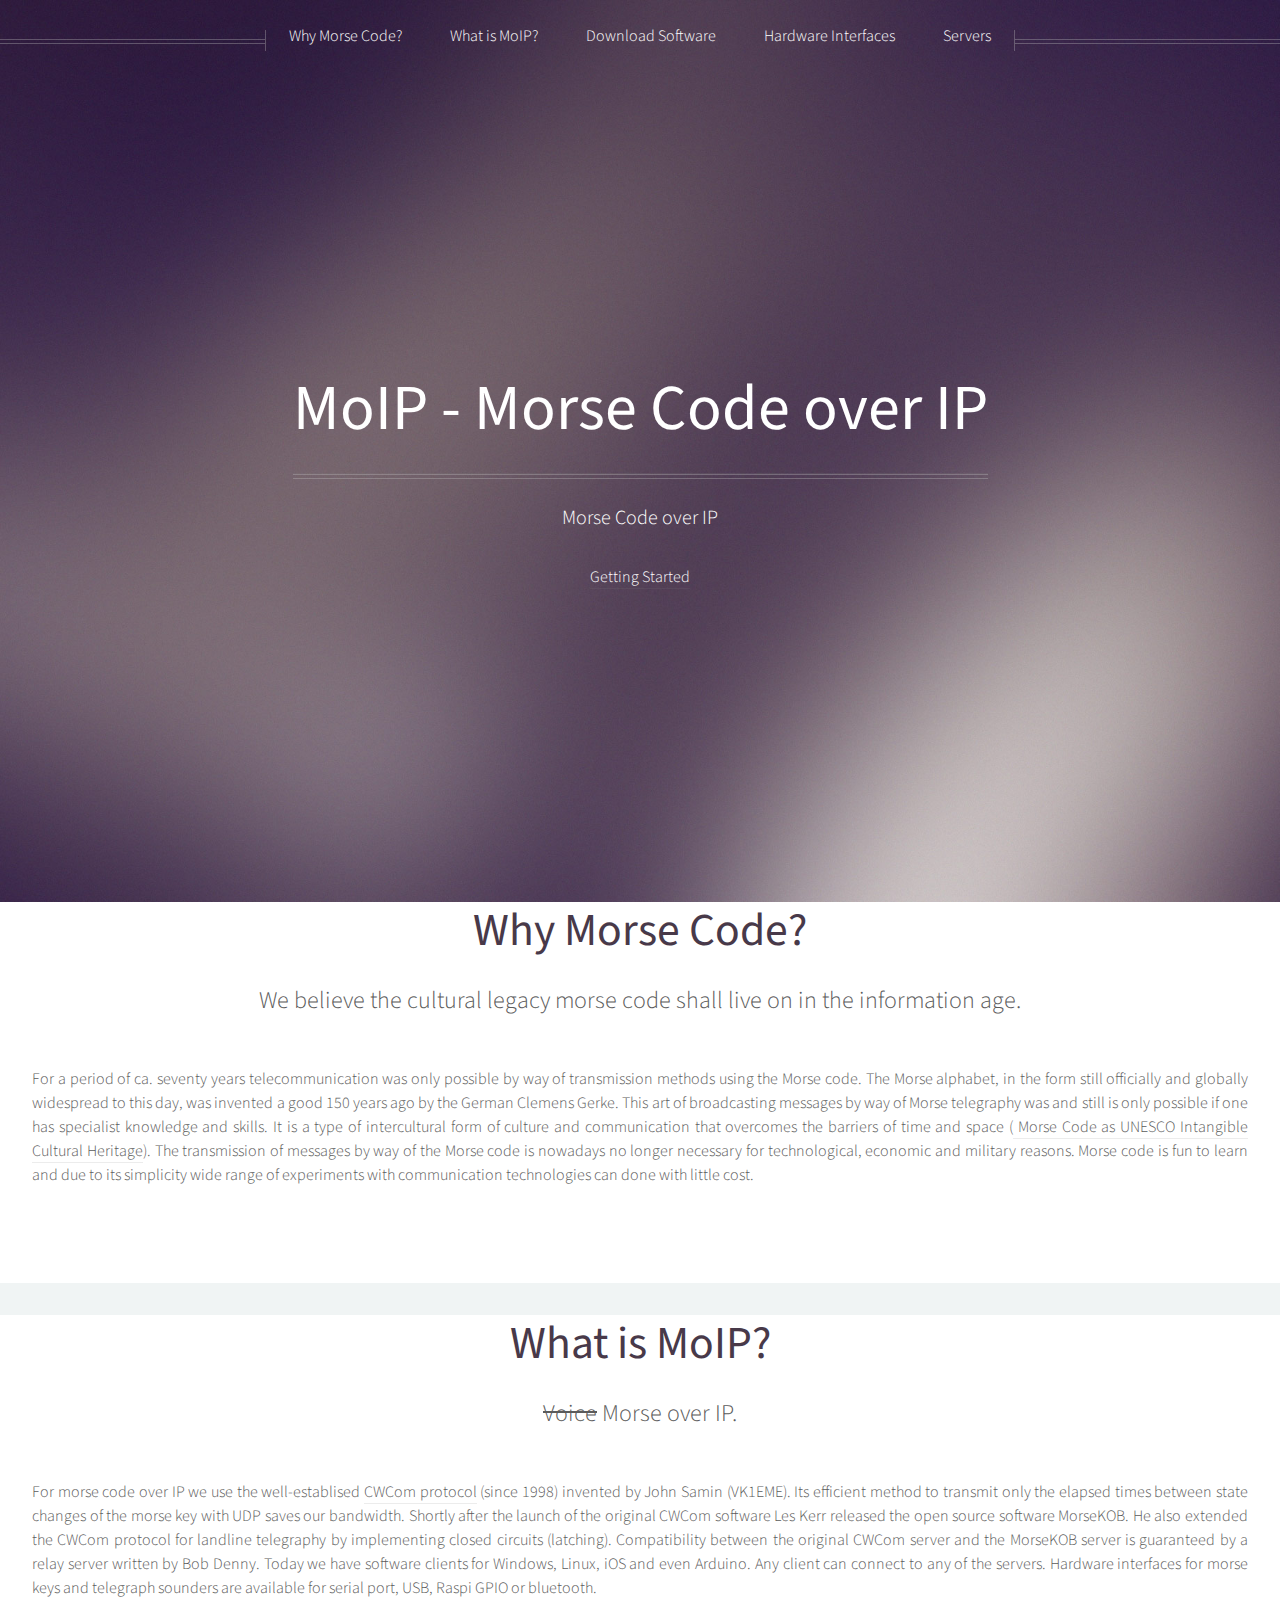
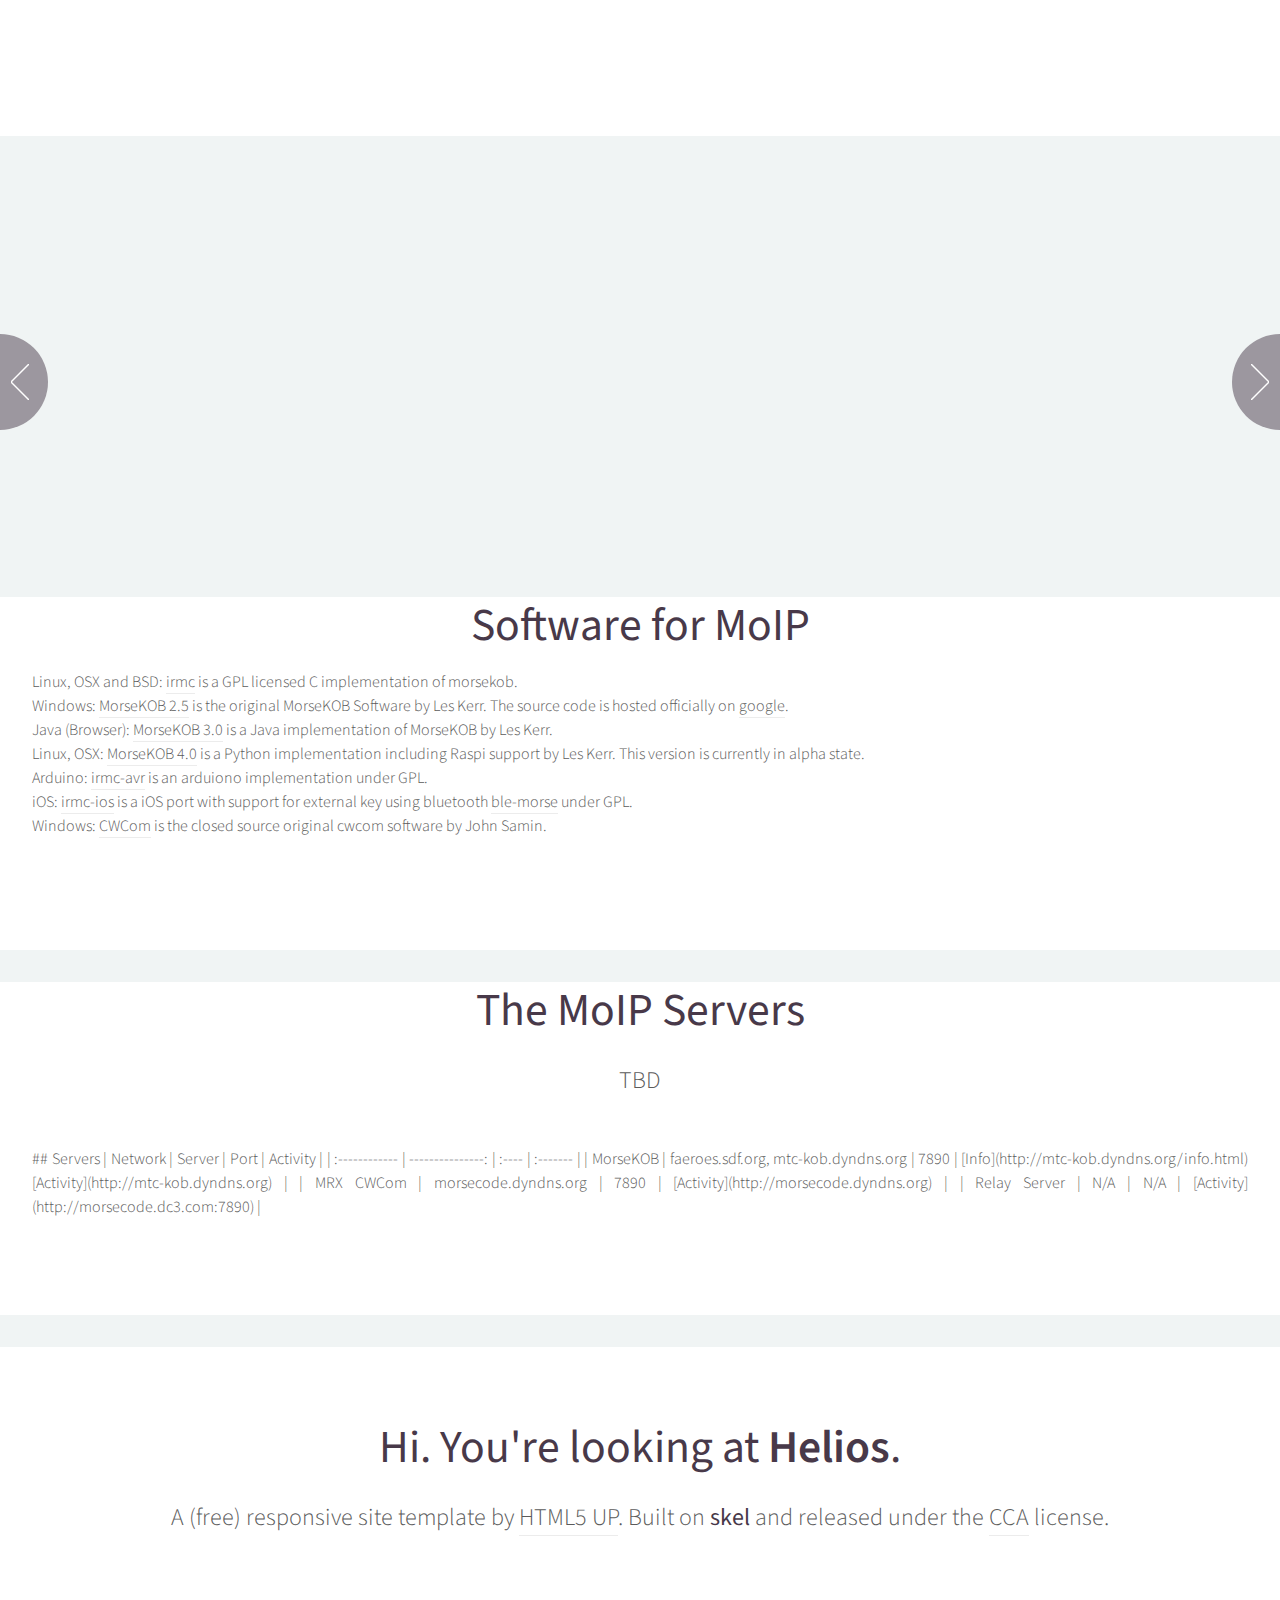
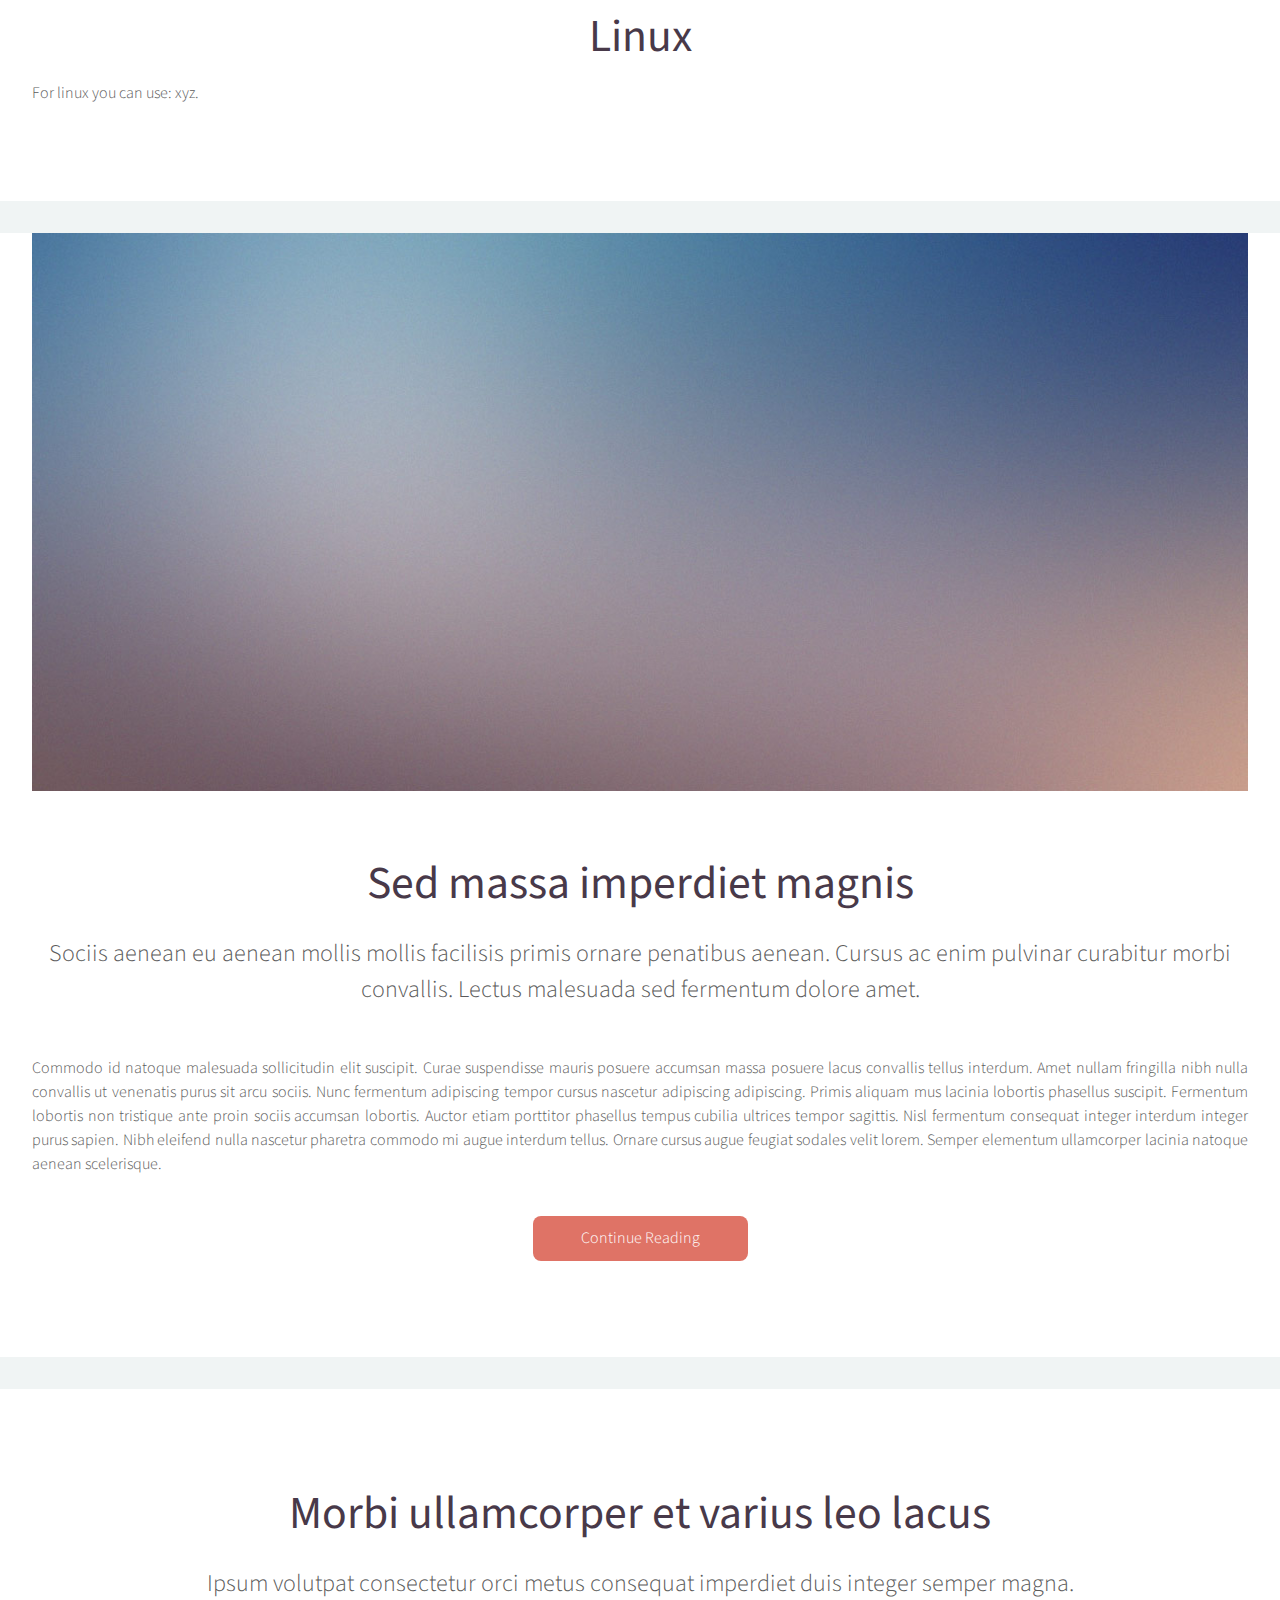
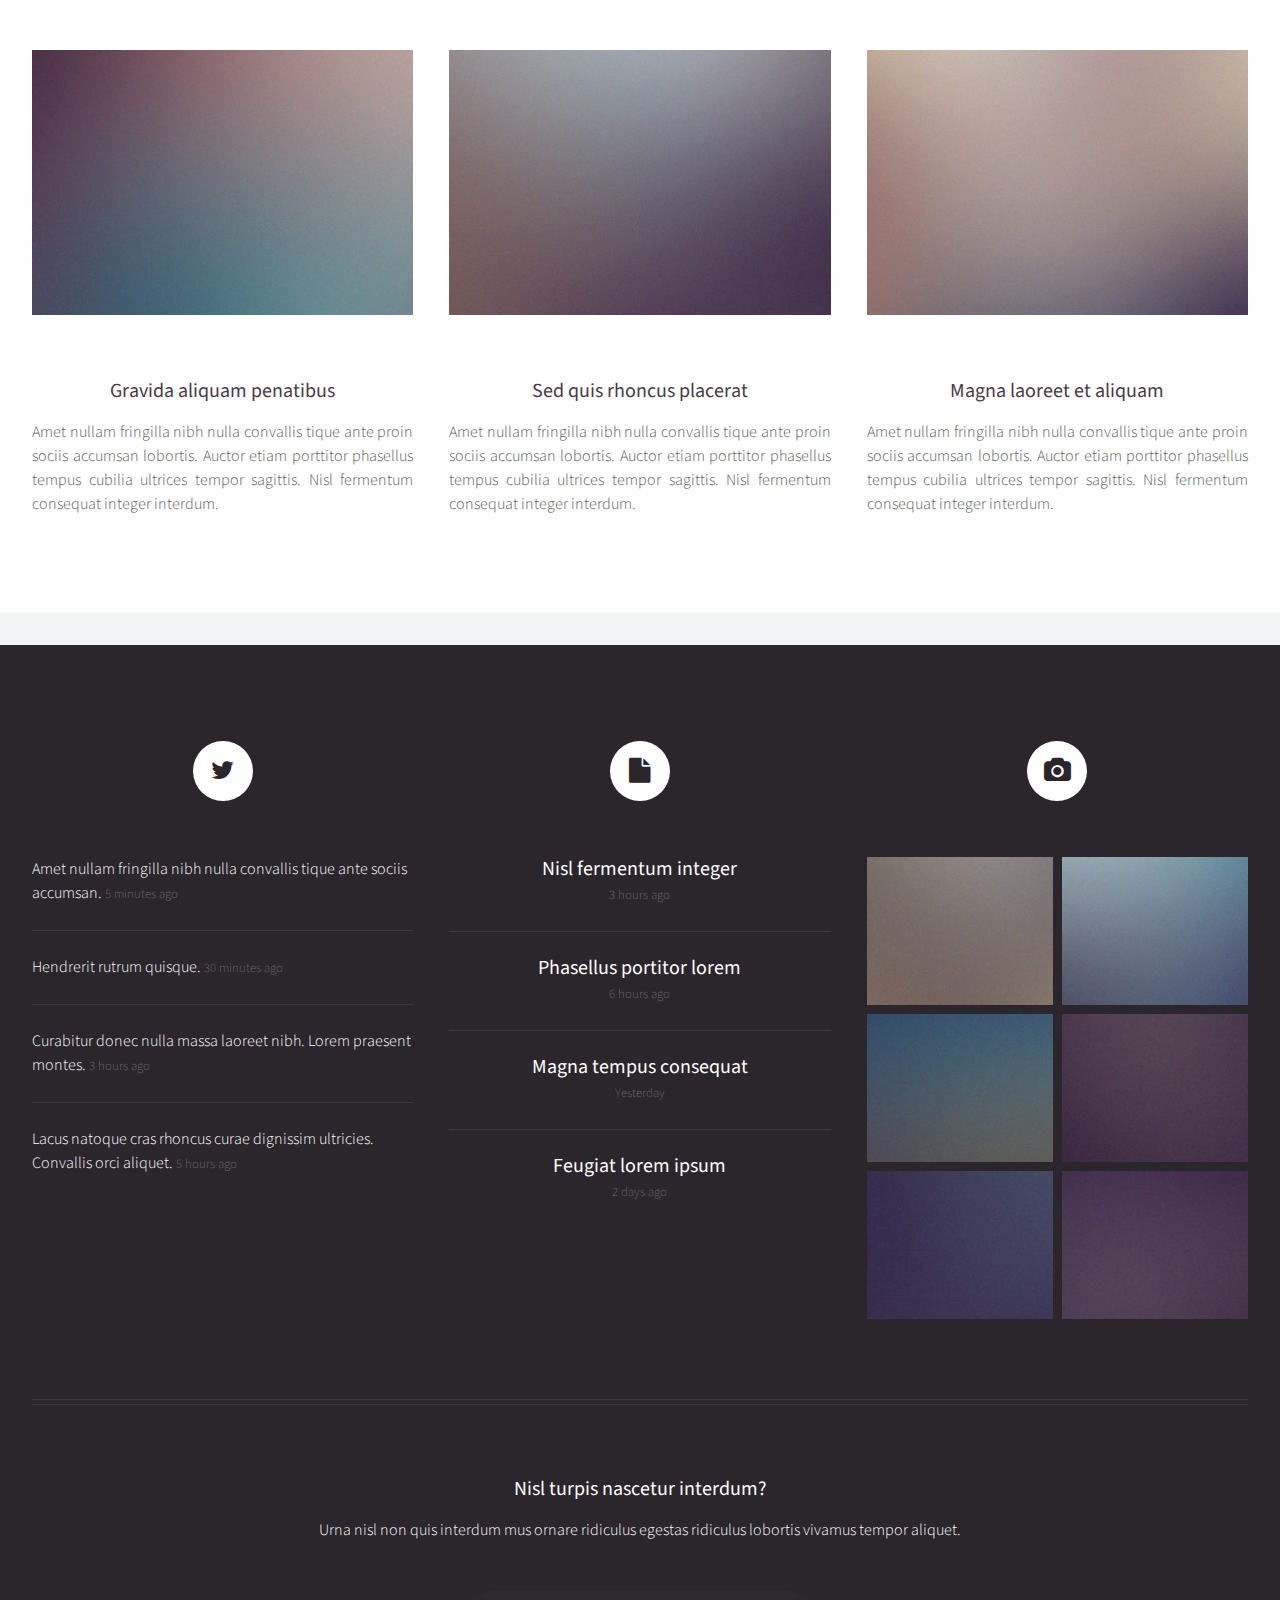
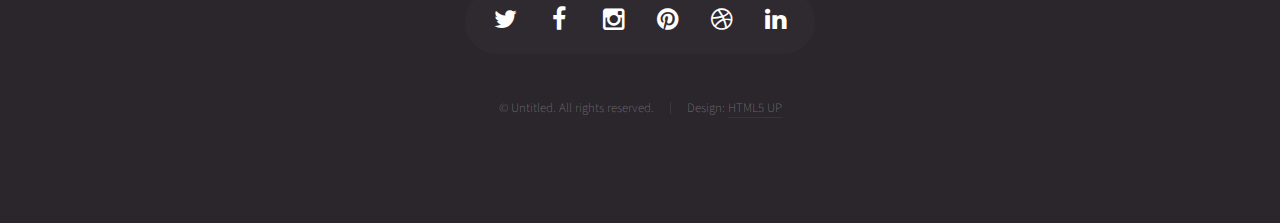
==== commit 9f28f7aa: "wip" ====
--- a/index.html
+++ b/index.html
@@ -90,42 +90,26 @@
 <s>Voice</s> Morse over IP.
 </p>
 </header>
-
 <p>
 <a name="history"></a>
-Here we describe the well-establised CWCom protocol (since 1998). 
-
-* Morse KOB, Les Kerr: https://sites.google.com/site/morsekob/ and http://kob.sdf.org/morsekob/
-* CWCom, John Samin (VK1EME): http://www.mrx.com.au/
-
-TBD
+For morse code over IP we use the well-establised 
+<a href="https://github.com/8cH9azbsFifZ/moip/blob/master/doc/cwcom.pdf" target=_new>CWCom protocol</a> (since 1998) invented by
+John Samin (VK1EME). Its efficient method to transmit only the elapsed times between 
+state changes of the morse key with UDP saves our bandwidth. Shortly after the launch of the original CWCom software
+Les Kerr released the open source software MorseKOB. He also extended the CWCom protocol for landline telegraphy 
+by implementing closed circuits (latching).
+Compatibility between the original CWCom server and the MorseKOB server is guaranteed by a relay server
+written by Bob Denny.
+Today we have software clients for Windows, Linux, iOS and even Arduino.
+Any client can connect to any of the servers.
+Hardware interfaces for morse keys and telegraph sounders are available for serial port, USB, Raspi GPIO or bluetooth.
 </p>
 
 <p>
 <a name="architecture"></a>
-TBD
-## CWCom Servers
-The clients will connect to one of the servers using the CWCom protocol. 
-![Architecture](/img/architecture.png?raw=true "Architecture")
-The source code for a server on a Raspi can be found [here](https://sites.google.com/site/morsekob/server).
-
-## Compatibility 
-The original CWCom protocol has been extended for MorseKOB, as landline telegraphy uses 
-closed circuits (latching). There are mainly two server types for moip (see below):
-the original CWCom server and the MorseKOB server. Both servers are compatible using a
-relay server written by Bob Denny ([source code](https://github.com/8cH9azbsFifZ/moip-relay-server/tree/master)).
-</p>
-<p>
-<a name="protocol"></a>
-TBD
-https://github.com/8cH9azbsFifZ/moip/raw/master/doc/cwcom.pdf
-The [CWCom protocol](/doc/cwcom.pdf?raw=true) (cw communicator) is an effective method for transmitting
-morse code signals as UDP packets over IP. 
-</p>
-</header>
-<p>
-<a href="http://en.wikipedia.org/wiki/QRP_operation" target=_new>QRP</a>
-</p>
+<a href="#" class=""><img src="images/architecture.png" alt="" /></a>
+</p>
+
 </article>
 </div>
 
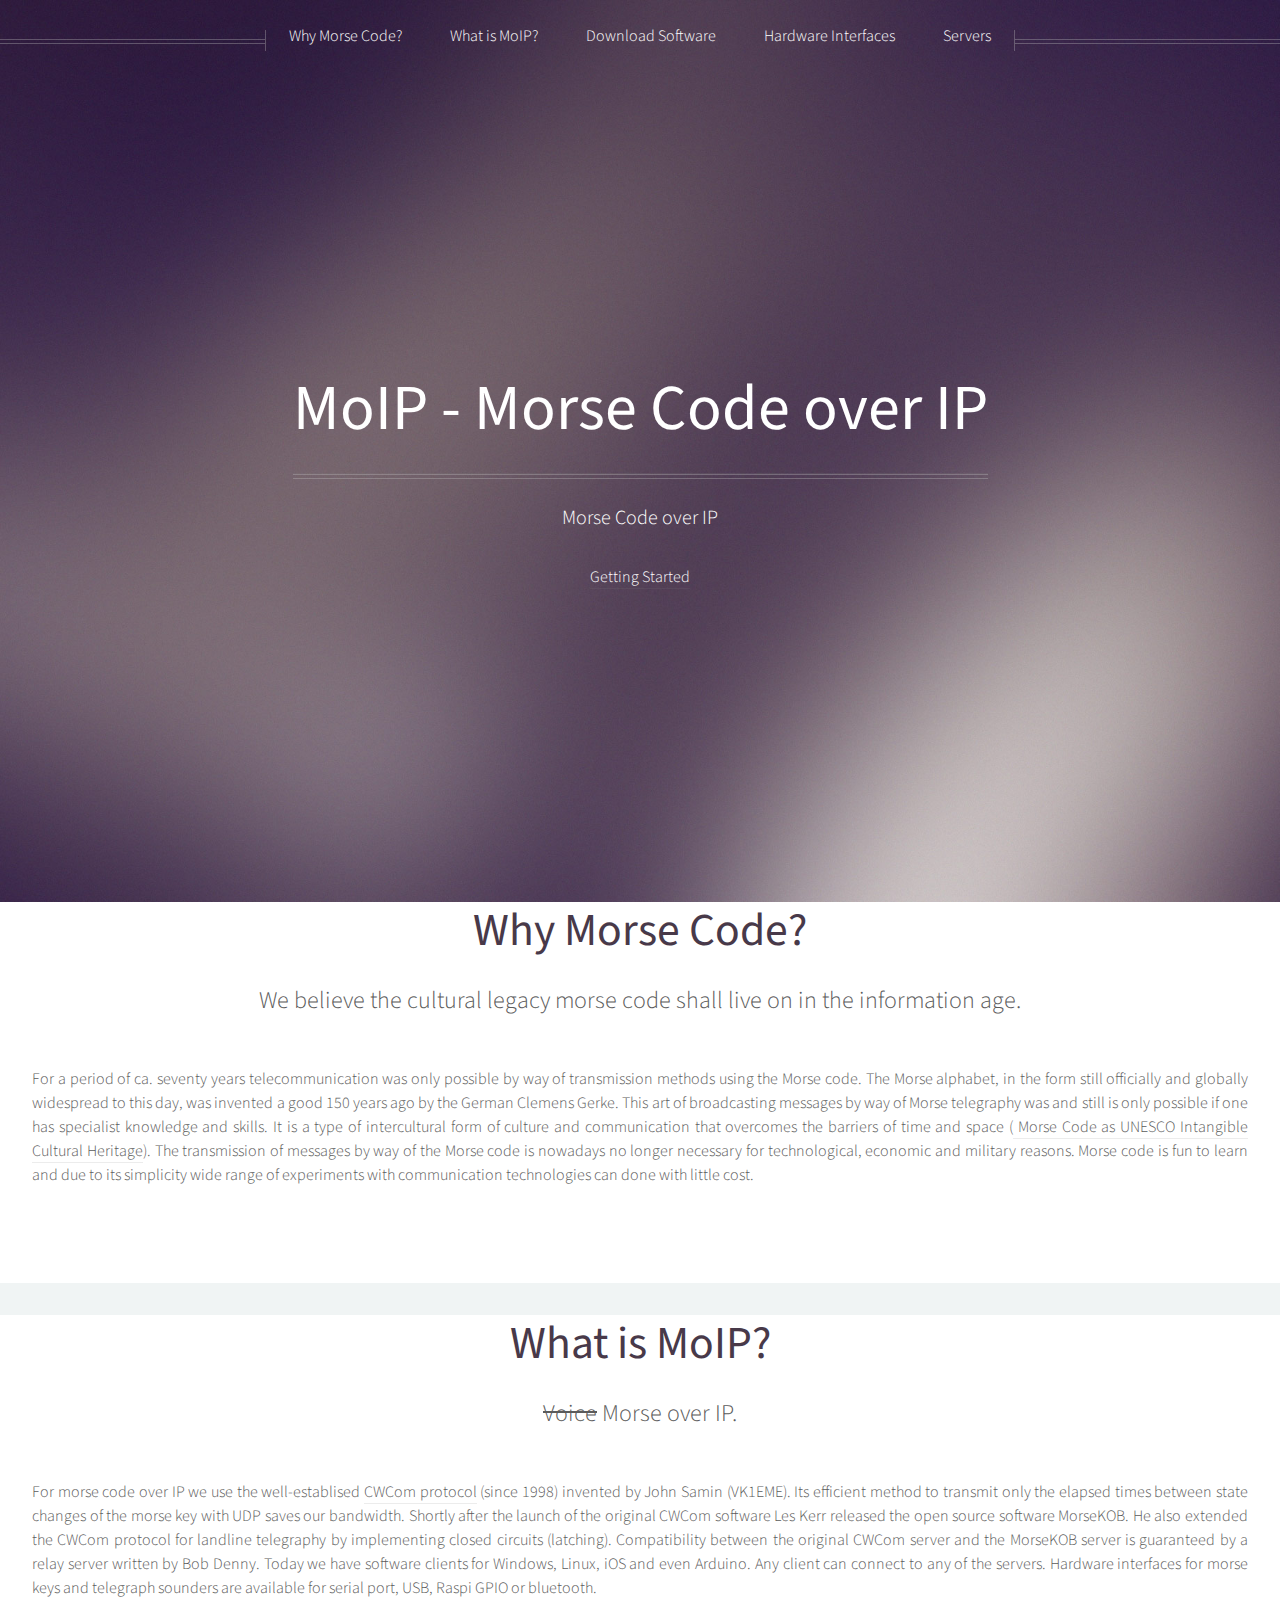
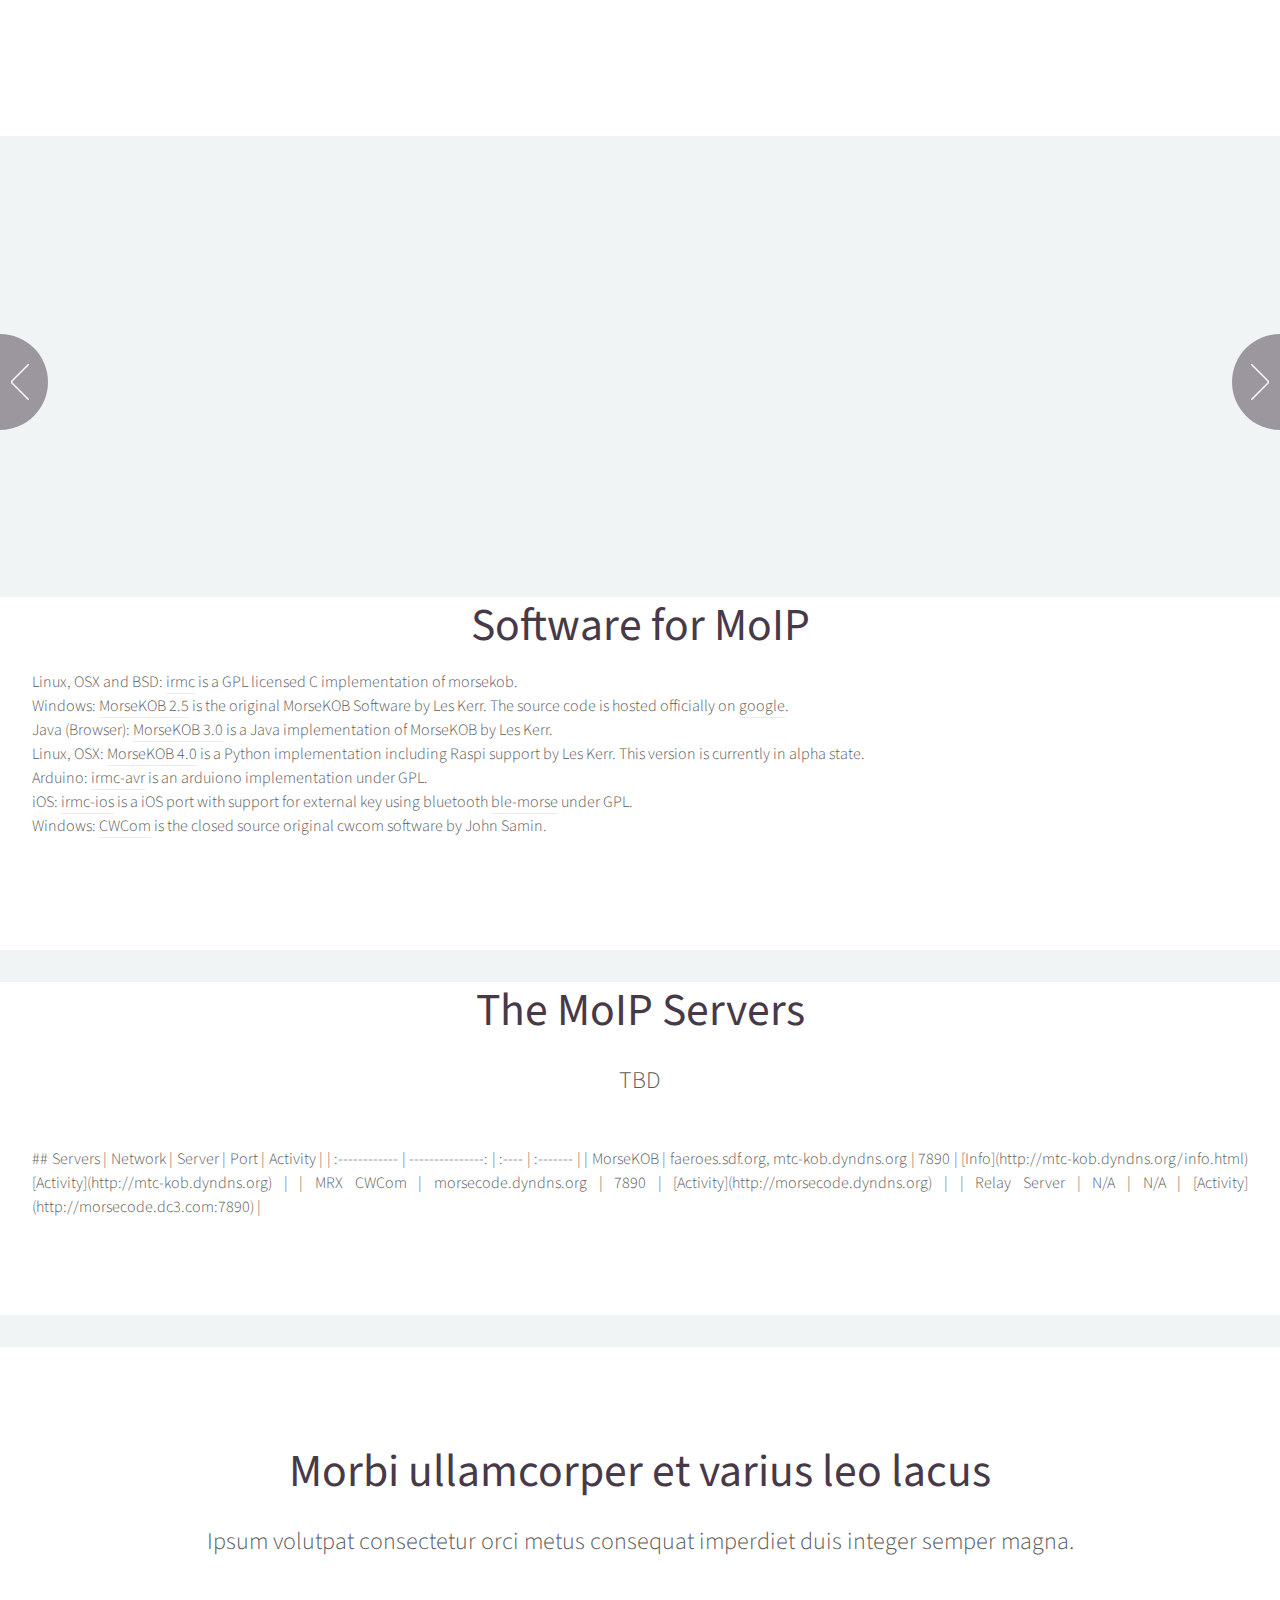
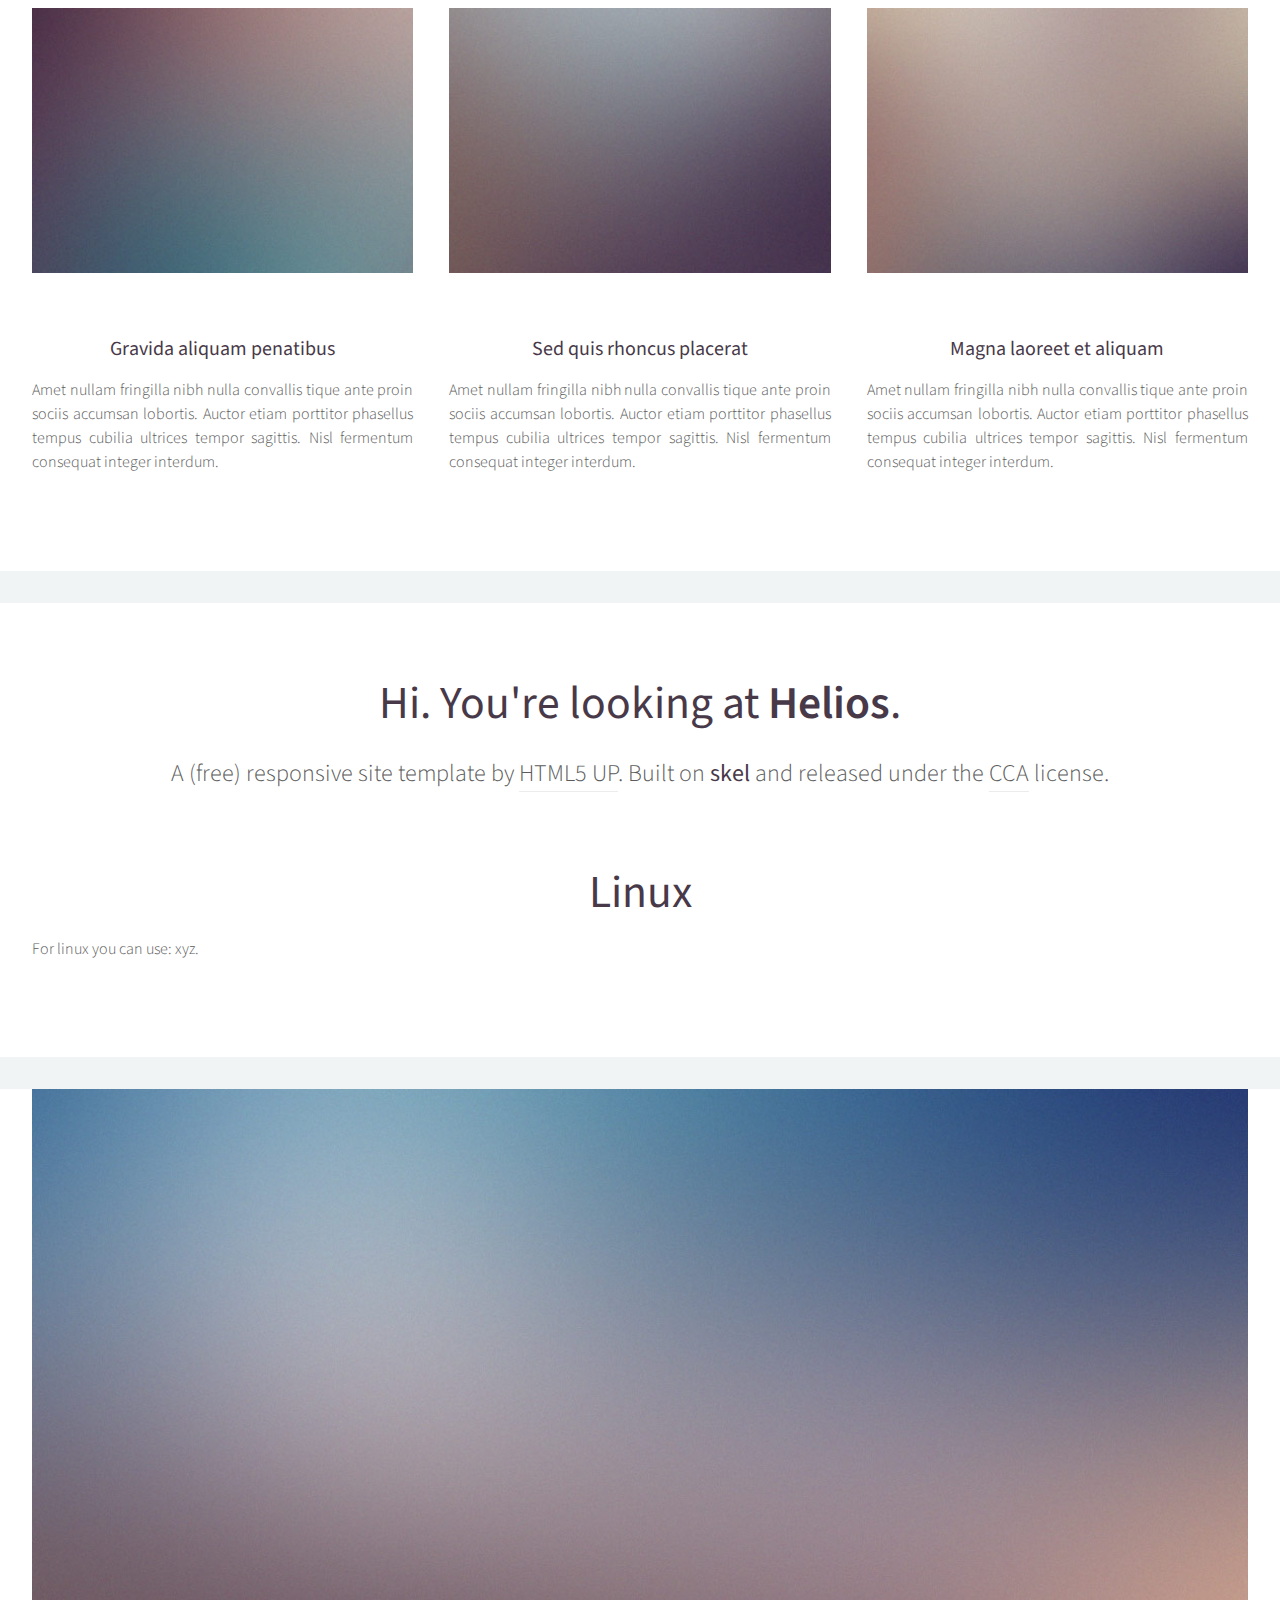
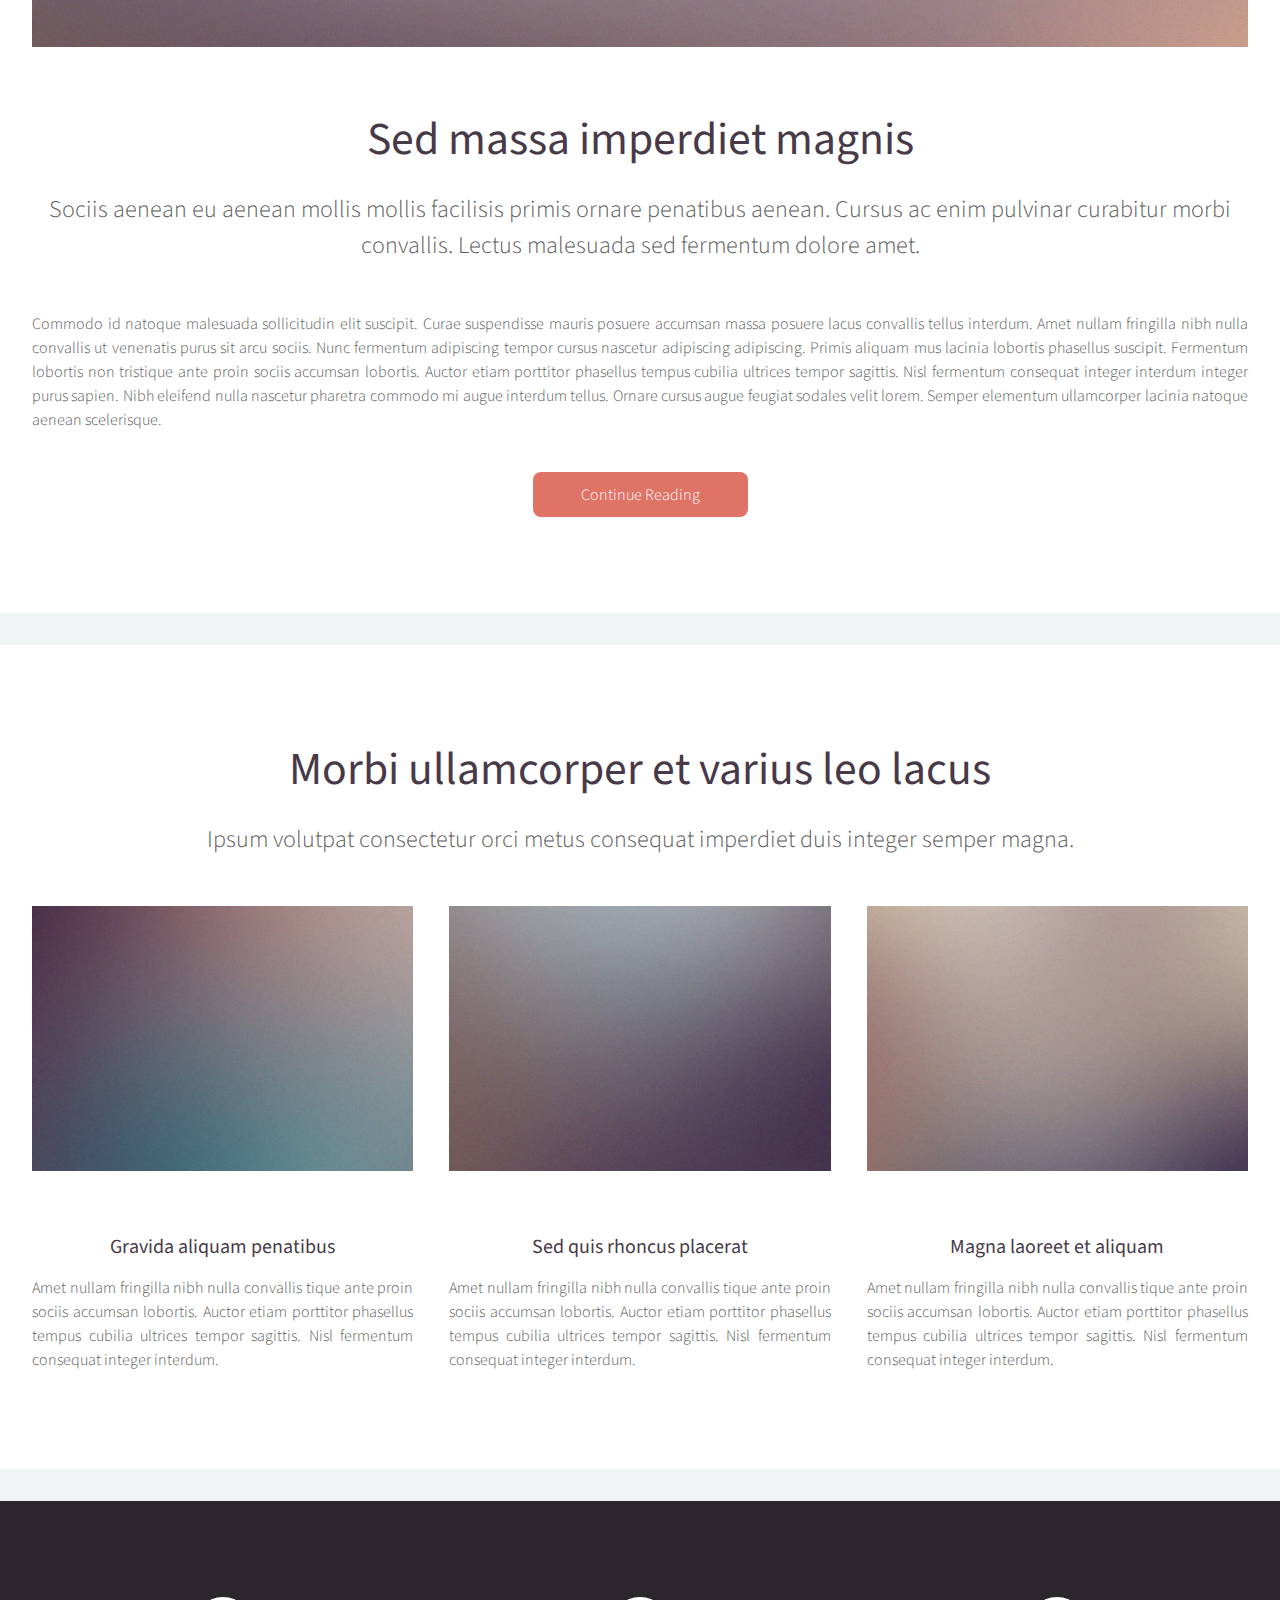
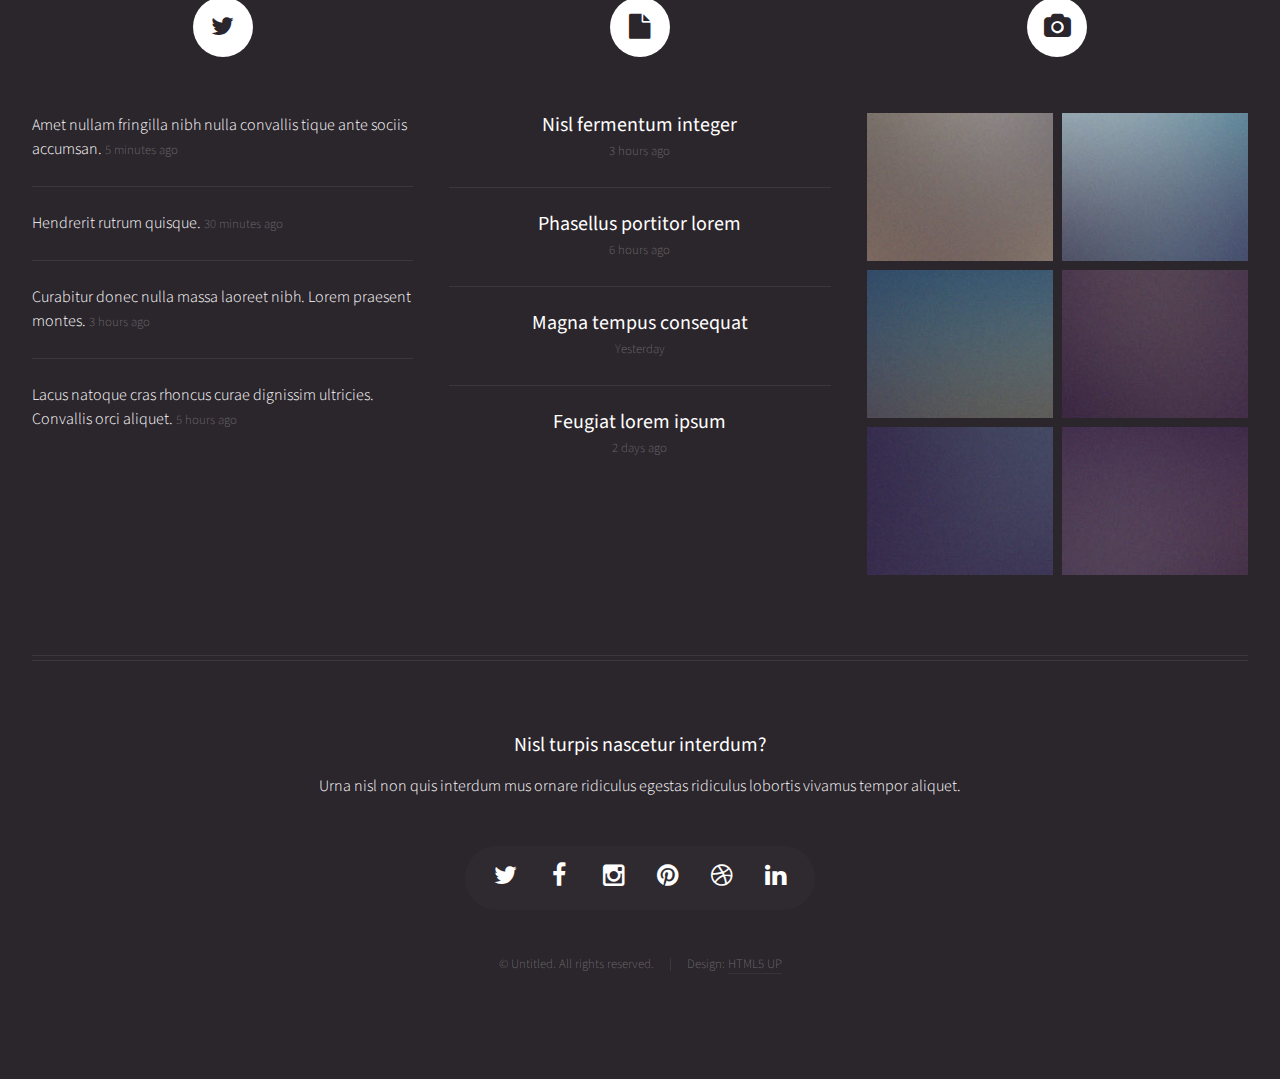
==== commit 245912e7: "wip" ====
--- a/index.html
+++ b/index.html
@@ -227,6 +227,49 @@
 </div>
 
 
+<!-- Features -->
+<div class="wrapper style1">
+
+<section id="features" class="container special">
+<header>
+<h2>Morbi ullamcorper et varius leo lacus</h2>
+<p>Ipsum volutpat consectetur orci metus consequat imperdiet duis integer semper magna.</p>
+</header>
+<div class="row">
+<article class="4u special">
+<a href="#" class="image featured"><img src="images/pic07.jpg" alt="" /></a>
+<header>
+<h3><a href="#">Gravida aliquam penatibus</a></h3>
+</header>
+<p>
+Amet nullam fringilla nibh nulla convallis tique ante proin sociis accumsan lobortis. Auctor etiam
+porttitor phasellus tempus cubilia ultrices tempor sagittis. Nisl fermentum consequat integer interdum.
+</p>
+</article>
+<article class="4u special">
+<a href="#" class="image featured"><img src="images/pic08.jpg" alt="" /></a>
+<header>
+<h3><a href="#">Sed quis rhoncus placerat</a></h3>
+</header>
+<p>
+Amet nullam fringilla nibh nulla convallis tique ante proin sociis accumsan lobortis. Auctor etiam
+porttitor phasellus tempus cubilia ultrices tempor sagittis. Nisl fermentum consequat integer interdum.
+</p>
+</article>
+<article class="4u special">
+<a href="#" class="image featured"><img src="images/pic09.jpg" alt="" /></a>
+<header>
+<h3><a href="#">Magna laoreet et aliquam</a></h3>
+</header>
+<p>
+Amet nullam fringilla nibh nulla convallis tique ante proin sociis accumsan lobortis. Auctor etiam
+porttitor phasellus tempus cubilia ultrices tempor sagittis. Nisl fermentum consequat integer interdum.
+</p>
+</article>
+</div>
+</section>
+
+</div>
 
 
 
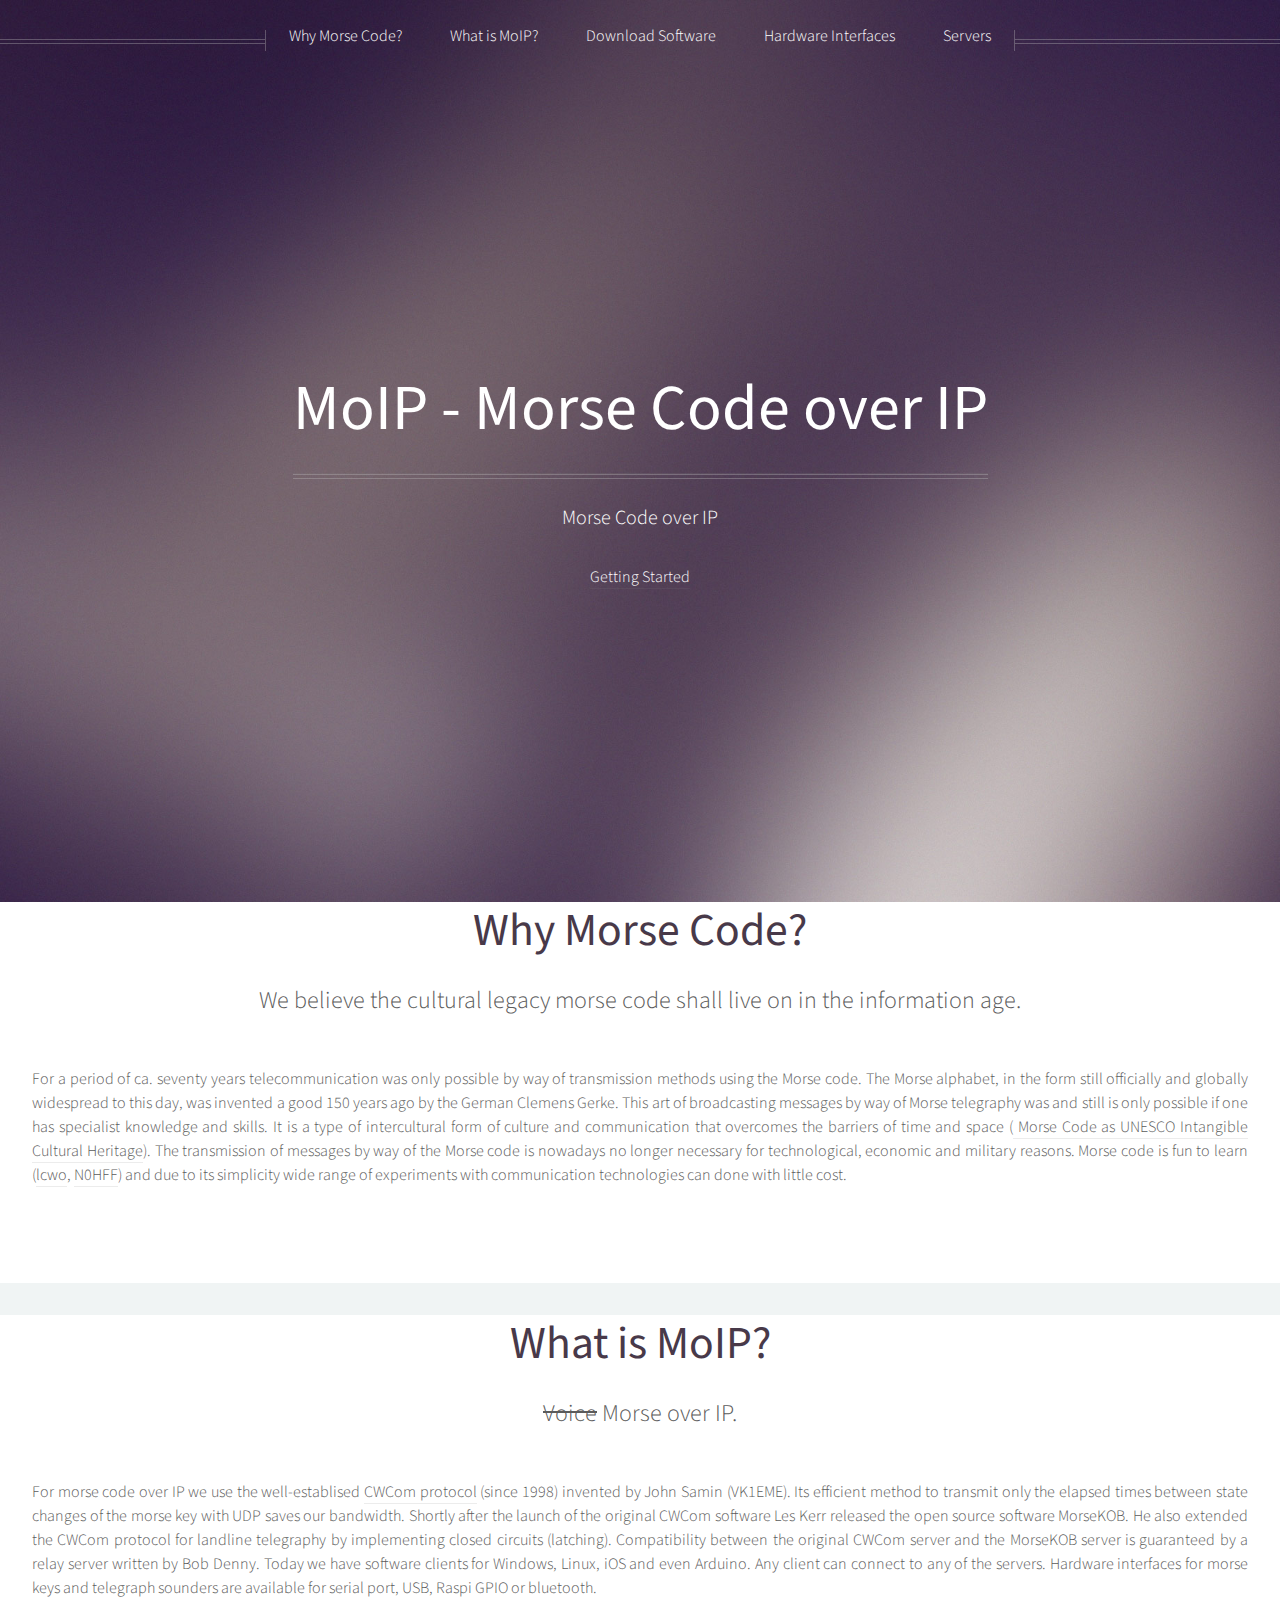
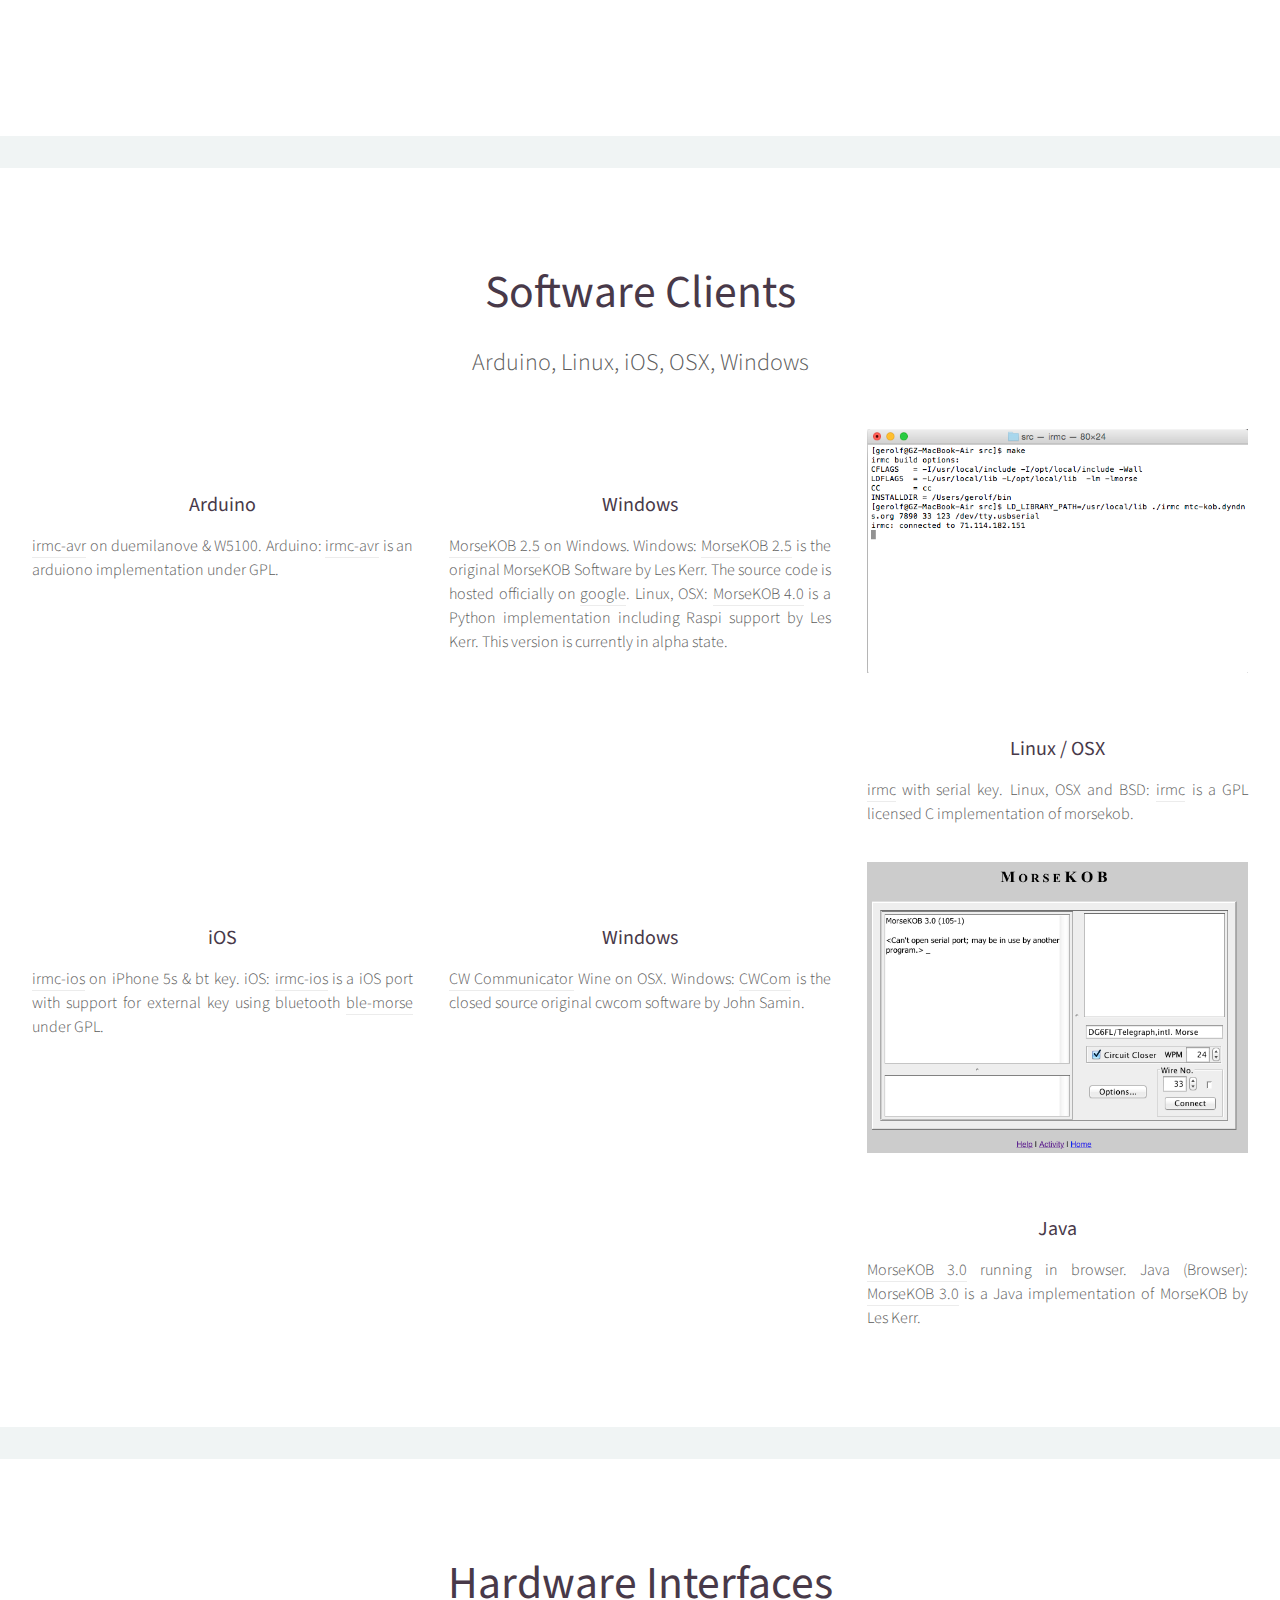
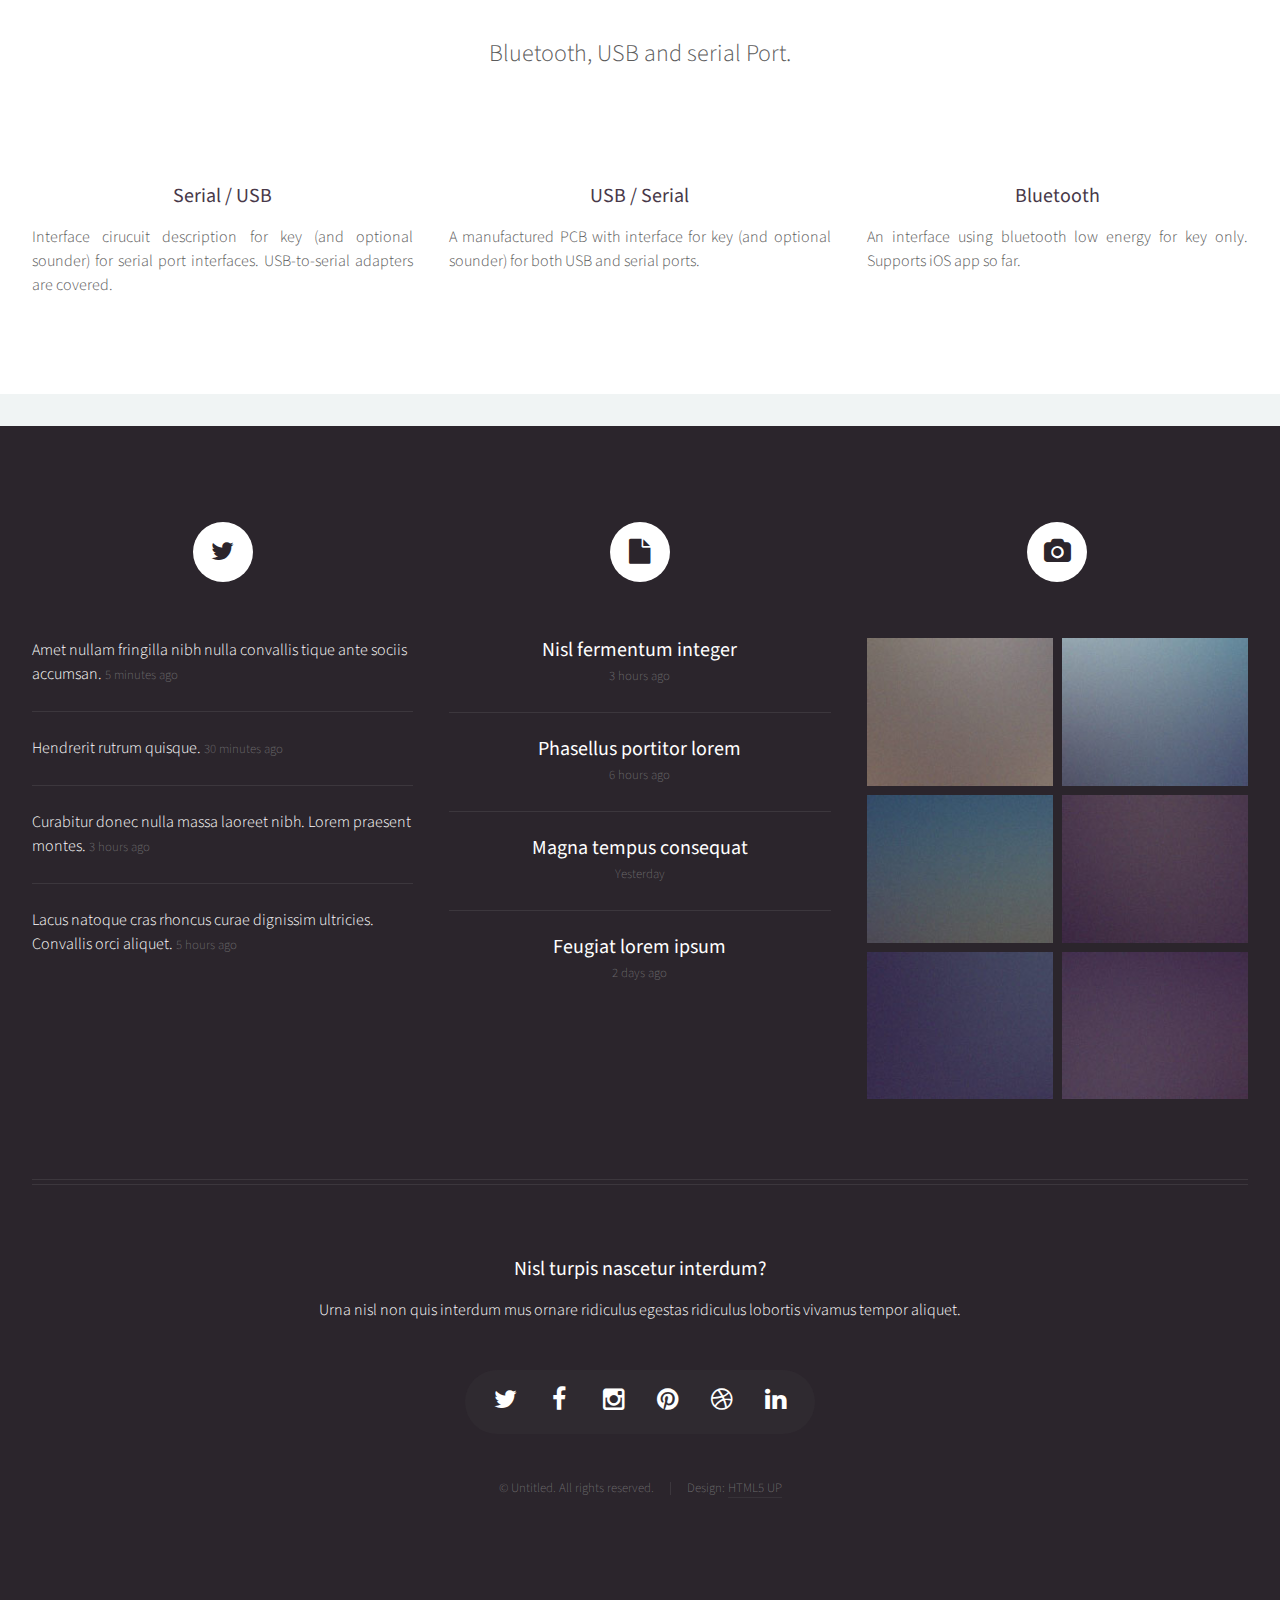
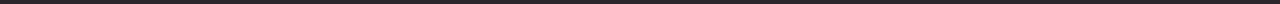
==== commit 6bf893ab: "roughly done" ====
--- a/index.html
+++ b/index.html
@@ -49,7 +49,13 @@
 <li><a href="#whatismoip">What is MoIP?</a> </li>
 <li><a href="#software">Download Software</a> </li>
 <li><a href="#hardware">Hardware Interfaces</a> </li>
-<li><a href="#servers">Servers</a> </li>
+<li><a href="#">Servers</a> 
+<ul>
+<li><a href="http://mtc-kob.dyndns.org" target=_new>MorseKOB</a></li>
+<li><a href="http://morsecode.dyndns.org" target=_new>CWCom</a></li>
+<li><a href="http://morsecode.dc3.com:7890" target=_new>Relay Server</a></li>
+</ul>
+</li>
 </ul>
 </nav>
 </div>
@@ -74,7 +80,7 @@
 Morse Code as UNESCO Intangible Cultural Heritage</a>).
 The transmission of messages by way of the Morse code is nowadays no longer necessary for technological, 
 economic and military reasons.
-Morse code is fun to learn and due to its simplicity wide range of experiments with communication
+Morse code is fun to learn (<a href="http://www.lcwo.net" target=_new>lcwo</a>, <a href="http://www.tasrt.ca/TASRTVersions/TASRT.pdf" target=_new>N0HFF</a>) and due to its simplicity wide range of experiments with communication
 technologies can done with little cost. 
 </p>
 </article>
@@ -104,274 +110,140 @@
 Any client can connect to any of the servers.
 Hardware interfaces for morse keys and telegraph sounders are available for serial port, USB, Raspi GPIO or bluetooth.
 </p>
-
 <p>
 <a name="architecture"></a>
 <a href="#" class=""><img src="images/architecture.png" alt="" /></a>
 </p>
-
-</article>
-</div>
-
-
-
-
+</article>
+</div>
 
 
 
 <!-- Software -->
 <a name=software></a>
-<section class="carousel">
-<div class="reel">
-
-<article>
-<a href="#" class="image featured"><img src="images/java_morsekob.png" alt="" /></a>
+<div class="wrapper style1">
+<section id="features" class="container special">
+<header>
+<h2><a href=#>Software Clients</a></h2>
+<p>Arduino, Linux, iOS, OSX, Windows</p>
+</header>
+<div class="row">
+<article class="4u special">
+<a name="arduino"></>
+<a href="https://github.com/8cH9azbsFifZ/irmc-avr" target=_new class="image featured"><img src="images/arduino_irmc.png" alt="" /></a>
+<header>
+<h3><a href="#">Arduino</a></h3>
+</header>
+<p>
+<a href="https://github.com/8cH9azbsFifZ/irmc-avr" target=_new>irmc-avr</a> on duemilanove &amp; W5100.
+Arduino: <a href="https://github.com/8cH9azbsFifZ/irmc-avr" target=_new>irmc-avr</a> is an arduiono implementation under GPL.		
+</p>
+</article>
+<article class="4u special">
+<a href="http://kob.sdf.org/morsekob/morsekob25/index.htm" target=_new class="image featured"><img src="images/windows_morsekob.png" alt="" /></a>
+<header>
+<h3><a href="#">Windows</a></h3>
+</header>
+<p>
+<a href="http://kob.sdf.org/morsekob/morsekob25/index.htm" target=_new>MorseKOB 2.5</a> on Windows.
+Windows: <a href="http://kob.sdf.org/morsekob/morsekob25/index.htm" target=_new>MorseKOB 2.5</a> is the original MorseKOB Software by Les Kerr. The source code is hosted officially on <a href="https://sites.google.com/site/morsekob/morsekob25" target=_new>google</a>.
+Linux, OSX: <a href="https://sites.google.com/site/morsekob/morsekob40" target=_new>MorseKOB 4.0</a> is a Python implementation including Raspi support by Les Kerr. This version is currently in alpha state.
+</p>
+</article>					
+<article class="4u special">
+<a href="https://github.com/8cH9azbsFifZ/irmc" target=_new class="image featured"><img src="images/osx_irmc.png" alt="" /></a>
+<header>
+<h3><a href="#">Linux / OSX</a></h3>
+</header>
+<p>
+<a href="https://github.com/8cH9azbsFifZ/irmc" target=_new>irmc</a> with serial key.
+Linux, OSX and BSD: <a href="https://github.com/8cH9azbsFifZ/irmc" target=_new>irmc</a> is a GPL licensed C implementation of morsekob.
+</p>
+</article>
+</div>
+<div class="row">
+<article class="4u special">
+<a name="ios"></a>
+<a href="https://github.com/8cH9azbsFifZ/irmc-ios" target=_new class="image featured"><img src="images/ios_irmc.jpg" alt="" /></a>
+<header>
+<h3><a href="#">iOS</a></h3>
+</header>
+<p>
+<a href="https://github.com/8cH9azbsFifZ/irmc-ios" target=_new>irmc-ios</a> on iPhone 5s &amp; bt key.
+iOS: <a href="https://github.com/8cH9azbsFifZ/irmc-ios" target=_new>irmc-ios</a> is a iOS port with support for external key using bluetooth <a href="https://github.com/8cH9azbsFifZ/ble-morse" target=_new>ble-morse</a> under GPL.
+</p>
+</article>					
+<article class="4u special">
+<a href="http://www.mrx.com.au/d_cwcom.htm" target=_new class="image featured"><img src="images/windows_cwcom.png" alt="" /></a>
+<header>
+<h3><a href="#">Windows</a></h3>
+</header>
+<p>
+<a href="http://www.mrx.com.au/d_cwcom.htm" target=_new>CW Communicator</a> Wine on OSX.
+Windows: <a href="http://www.mrx.com.au/d_cwcom.htm" target=_new>CWCom</a> is the closed source original cwcom software by John Samin.
+</p>
+</article>				
+<article class="4u special">
+<a name="java"></a>
+<a href="http://kob.sdf.org/morsekob/morsekob30/index.htm" target=_new class="image featured"><img src="images/java_morsekob.png" alt="" /></a>
 <header>
 <h3><a href="#">Java</a></h3>
 </header>
-<p><a href="http://kob.sdf.org/morsekob/morsekob30/index.htm" target=_new>MorseKOB 3.0</a> running in browser.</p>
-</article>			
-
-<article>
-<a href="#" class="image featured"><img src="images/arduino_irmc.png" alt="" /></a>
-<header>
-<h3><a href="#">Arduino</a></h3>
-</header>
-<p><a href="https://github.com/8cH9azbsFifZ/irmc-avr" target=_new>irmc-avr</a> on duemilanove &amp; W5100.</p>
-</article>
-				
-<article>
-<a href="#" class="image featured"><img src="images/ios_irmc.jpg" alt="" /></a>
-<header>
-<h3><a href="#">iOS</a></h3>
-</header>
-<p><a href="https://github.com/8cH9azbsFifZ/irmc-ios" target=_new>irmc-ios</a> on iPhone 5s &amp; bt key.</p>
-</article>
-				
-<article>
-<a href="#" class="image featured"><img src="images/windows_cwcom.png" alt="" /></a>
-<header>
-<h3><a href="#">Wine on OSX</a></h3>
-</header>
-<p><a href="http://www.mrx.com.au/d_cwcom.htm" target=_new>CW Communicator</a> Wine on OSX.</p>
-</article>
-				
-<article>
-<a href="#" class="image featured"><img src="images/windows_morsekob.png" alt="" /></a>
-<header>
-<h3><a href="#">Windows</a></h3>
-</header>
-<p><a href="http://kob.sdf.org/morsekob/morsekob25/index.htm" target=_new>MorseKOB 2.5</a> on Windows.</p>
-</article>
-
-<article>
-<a href="#" class="image featured"><img src="images/osx_irmc.png" alt="" /></a>
-<header>
-<h3><a href="#">OSX</a></h3>
-</header>
-<p><a href="https://github.com/8cH9azbsFifZ/irmc" target=_new>irmc</a> with serial key.</p>
-</article>
-
+<p>
+<a href="http://kob.sdf.org/morsekob/morsekob30/index.htm" target=_new>MorseKOB 3.0</a> running in browser.
+Java (Browser): <a href="http://kob.sdf.org/morsekob/morsekob30/index.htm" target=_new>MorseKOB 3.0</a> is a Java implementation of MorseKOB by Les Kerr.
+</p>
+</article>
 </div>
 </section>
-		
-<div class="wrapper style2">
-<article id="main" class="container special">
-<header>
-<h2><a href="#">Software for MoIP</a></h2>
-</header>
-<p>
-<ul>
-<li><a name=linux></a>Linux, OSX and BSD: <a href="https://github.com/8cH9azbsFifZ/irmc" target=_new>irmc</a> is a GPL licensed C implementation of morsekob.
-</li>
-<li><a name=windows></a>Windows: <a href="http://kob.sdf.org/morsekob/morsekob25/index.htm" target=_new>MorseKOB 2.5</a> is the original MorseKOB Software by Les Kerr. The source code is hosted officially on <a href="https://sites.google.com/site/morsekob/morsekob25" target=_new>google</a>.
-</li>
-<li>Java (Browser): <a href="http://kob.sdf.org/morsekob/morsekob30/index.htm" target=_new>MorseKOB 3.0</a> is a Java implementation of MorseKOB by Les Kerr.
-</li>
-<li>Linux, OSX: <a href="https://sites.google.com/site/morsekob/morsekob40" target=_new>MorseKOB 4.0</a> is a Python implementation including Raspi support by Les Kerr. This version is currently in alpha state.
-</li>
-<li>Arduino: <a href="https://github.com/8cH9azbsFifZ/irmc-avr" target=_new>irmc-avr</a> is an arduiono implementation under GPL.
-<li>iOS: <a href="https://github.com/8cH9azbsFifZ/irmc-ios" target=_new>irmc-ios</a> is a iOS port with support for external key using bluetooth <a href="https://github.com/8cH9azbsFifZ/ble-morse" target=_new>ble-morse</a> under GPL.
-</li>
-<li>Windows: <a href="http://www.mrx.com.au/d_cwcom.htm" target=_new>CWCom</a> is the closed source original cwcom software by John Samin.
-</li>
-
-</ul>
-</p>
-</article>
-</div>
-
-
-
-<!-- The Servers -->
-<a name="servers"></a>
-<div class="wrapper style2">
-<article id="main" class="container special">
-<header>
-<h2><a href="#">The MoIP Servers</a></h2>
-<p>
-TBD
-</p>
-</header>
-<p>
-
-## Servers
-| Network 	| Server	  	| Port  | Activity | 
-| :------------ | ---------------:	| :---- | :------- |
-| MorseKOB      | faeroes.sdf.org, mtc-kob.dyndns.org 	| 7890 	| [Info](http://mtc-kob.dyndns.org/info.html) [Activity](http://mtc-kob.dyndns.org) |
-| MRX CWCom      | morsecode.dyndns.org  | 7890	| [Activity](http://morsecode.dyndns.org) |
-| Relay Server 	| N/A 			| N/A 	| [Activity](http://morsecode.dc3.com:7890) |
-
-</p>
-</article>
-</div>
-
-
-<!-- Features -->
+</div>
+
+
+
+
+
+<!-- Hardware -->
+<a name=hardware></a>
 <div class="wrapper style1">
-
 <section id="features" class="container special">
 <header>
-<h2>Morbi ullamcorper et varius leo lacus</h2>
-<p>Ipsum volutpat consectetur orci metus consequat imperdiet duis integer semper magna.</p>
+<h2><a href=#>Hardware Interfaces</a></h2>
+<p>Bluetooth, USB and serial Port.</p>
 </header>
 <div class="row">
 <article class="4u special">
-<a href="#" class="image featured"><img src="images/pic07.jpg" alt="" /></a>
-<header>
-<h3><a href="#">Gravida aliquam penatibus</a></h3>
-</header>
-<p>
-Amet nullam fringilla nibh nulla convallis tique ante proin sociis accumsan lobortis. Auctor etiam
-porttitor phasellus tempus cubilia ultrices tempor sagittis. Nisl fermentum consequat integer interdum.
-</p>
-</article>
-<article class="4u special">
-<a href="#" class="image featured"><img src="images/pic08.jpg" alt="" /></a>
-<header>
-<h3><a href="#">Sed quis rhoncus placerat</a></h3>
-</header>
-<p>
-Amet nullam fringilla nibh nulla convallis tique ante proin sociis accumsan lobortis. Auctor etiam
-porttitor phasellus tempus cubilia ultrices tempor sagittis. Nisl fermentum consequat integer interdum.
-</p>
-</article>
-<article class="4u special">
-<a href="#" class="image featured"><img src="images/pic09.jpg" alt="" /></a>
-<header>
-<h3><a href="#">Magna laoreet et aliquam</a></h3>
-</header>
-<p>
-Amet nullam fringilla nibh nulla convallis tique ante proin sociis accumsan lobortis. Auctor etiam
-porttitor phasellus tempus cubilia ultrices tempor sagittis. Nisl fermentum consequat integer interdum.
+<a href="http://kob.sdf.org/morsekob/interface.htm" target=_new class="image featured"><img src="images/interface_serial.jpg" alt="" /></a>
+<header>
+<h3><a href="#">Serial / USB</a></h3>
+</header>
+<p>
+Interface cirucuit description for key (and optional sounder) for serial port interfaces. USB-to-serial adapters are covered.
+</p>
+</article>
+<article class="4u special">
+<a href="https://sites.google.com/site/morsekob/interface" target=_new class="image featured"><img src="images/interface_tunkey.png" alt="" /></a>
+<header>
+<h3><a href="#">USB / Serial</a></h3>
+</header>
+<p>
+A manufactured PCB with interface for key (and optional sounder) for both USB and serial ports.
+</p>
+</article>					
+<article class="4u special">
+<a href="https://github.com/8cH9azbsFifZ/ble-morse" target=_new class="image featured"><img src="images/interface_bluetooth.jpg" alt="" /></a>
+<header>
+<h3><a href="#">Bluetooth</a></h3>
+</header>
+<p>
+An interface using bluetooth low energy for key only. Supports iOS app so far.
 </p>
 </article>
 </div>
 </section>
-
-</div>
-
-
-
-
-
-			
-<!-- Banner -->
-<section id="banner">
-<header>
-<h2>Hi. You're looking at <strong>Helios</strong>.</h2>
-<p>
-A (free) responsive site template by <a href="http://html5up.net">HTML5 UP</a>.
-Built on <strong>skel</strong> and released under the <a href="http://html5up.net/license">CCA</a> license.
-</p>
-</header>
-</section>
-
-	
-		<!-- Main -->
-	<div class="wrapper style2">
-<article id="linux" class="container special">
-<a name=linux>
-<header>
-<h2>Linux</a>
-</header>
-<p>
-For linux you can use: xyz.
-</p>
-</article>
-</div>
-
-			<div class="wrapper style2">
-
-				<article id="main" class="container special">
-					<a href="#" class="image featured"><img src="images/pic06.jpg" alt="" /></a>
-					<header>
-						<h2><a href="#">Sed massa imperdiet magnis</a></h2>
-						<p>
-							Sociis aenean eu aenean mollis mollis facilisis primis ornare penatibus aenean. Cursus ac enim 
-							pulvinar curabitur morbi convallis. Lectus malesuada sed fermentum dolore amet.
-						</p>
-					</header>
-					<p>
-						Commodo id natoque malesuada sollicitudin elit suscipit. Curae suspendisse mauris posuere accumsan massa 
-						posuere lacus convallis tellus interdum. Amet nullam fringilla nibh nulla convallis ut venenatis purus 
-						sit arcu sociis. Nunc fermentum adipiscing tempor cursus nascetur adipiscing adipiscing. Primis aliquam 
-						mus lacinia lobortis phasellus suscipit. Fermentum lobortis non tristique ante proin sociis accumsan 
-						lobortis. Auctor etiam porttitor phasellus tempus cubilia ultrices tempor sagittis. Nisl fermentum 
-						consequat integer interdum integer purus sapien. Nibh eleifend nulla nascetur pharetra commodo mi augue 
-						interdum tellus. Ornare cursus augue feugiat sodales velit lorem. Semper elementum ullamcorper lacinia 
-						natoque aenean scelerisque.
-					</p>
-					<footer>
-						<a href="#" class="button">Continue Reading</a>
-					</footer>
-				</article>
-
-			</div>
-
-		<!-- Features -->
-			<div class="wrapper style1">
-				
-				<section id="features" class="container special">
-					<header>
-						<h2>Morbi ullamcorper et varius leo lacus</h2>
-						<p>Ipsum volutpat consectetur orci metus consequat imperdiet duis integer semper magna.</p>
-					</header>
-					<div class="row">
-						<article class="4u special">
-							<a href="#" class="image featured"><img src="images/pic07.jpg" alt="" /></a>
-							<header>
-								<h3><a href="#">Gravida aliquam penatibus</a></h3>
-							</header>
-							<p>
-								Amet nullam fringilla nibh nulla convallis tique ante proin sociis accumsan lobortis. Auctor etiam
-								porttitor phasellus tempus cubilia ultrices tempor sagittis. Nisl fermentum consequat integer interdum.
-							</p>
-						</article>
-						<article class="4u special">
-							<a href="#" class="image featured"><img src="images/pic08.jpg" alt="" /></a>
-							<header>
-								<h3><a href="#">Sed quis rhoncus placerat</a></h3>
-							</header>
-							<p>
-								Amet nullam fringilla nibh nulla convallis tique ante proin sociis accumsan lobortis. Auctor etiam
-								porttitor phasellus tempus cubilia ultrices tempor sagittis. Nisl fermentum consequat integer interdum.
-							</p>
-						</article>
-						<article class="4u special">
-							<a href="#" class="image featured"><img src="images/pic09.jpg" alt="" /></a>
-							<header>
-								<h3><a href="#">Magna laoreet et aliquam</a></h3>
-							</header>
-							<p>
-								Amet nullam fringilla nibh nulla convallis tique ante proin sociis accumsan lobortis. Auctor etiam
-								porttitor phasellus tempus cubilia ultrices tempor sagittis. Nisl fermentum consequat integer interdum.
-							</p>
-						</article>
-					</div>
-				</section>
-
-			</div>
+</div>
+
+
+
 
 		<!-- Footer -->
 			<div id="footer">
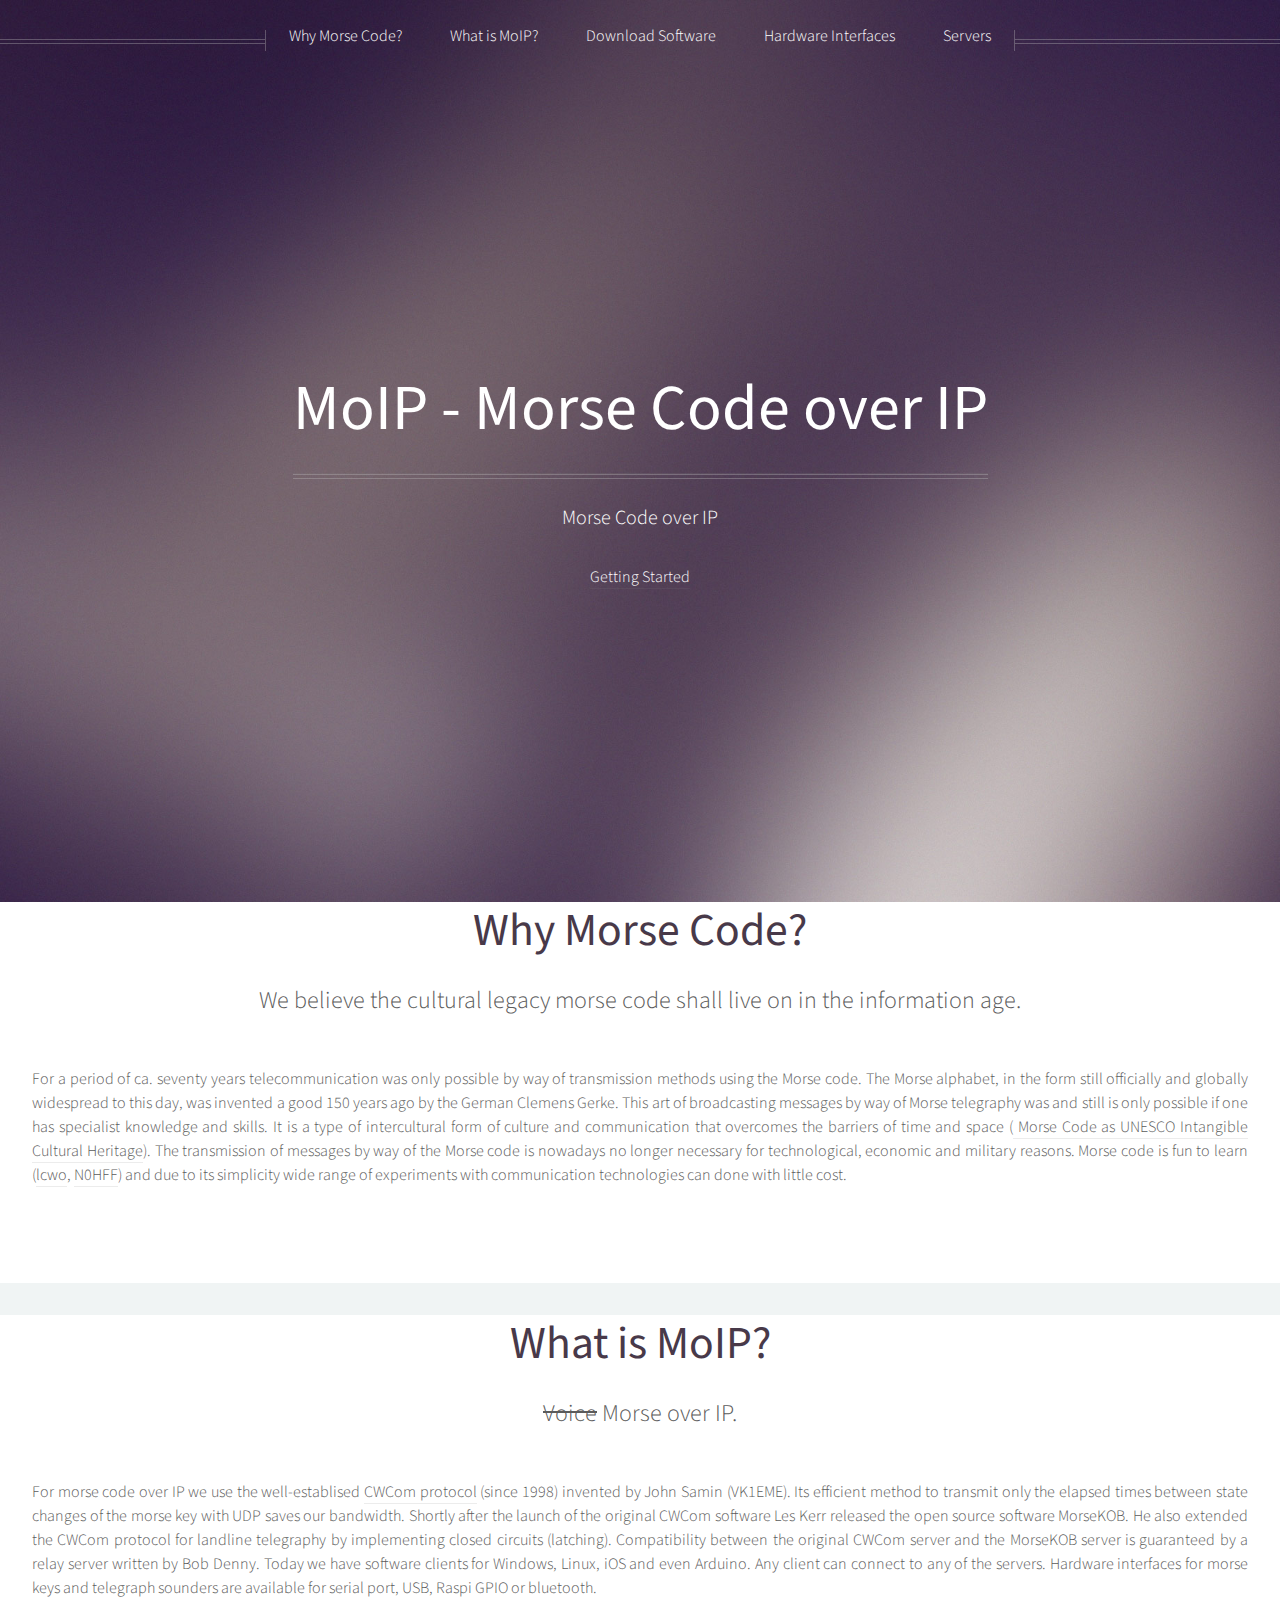
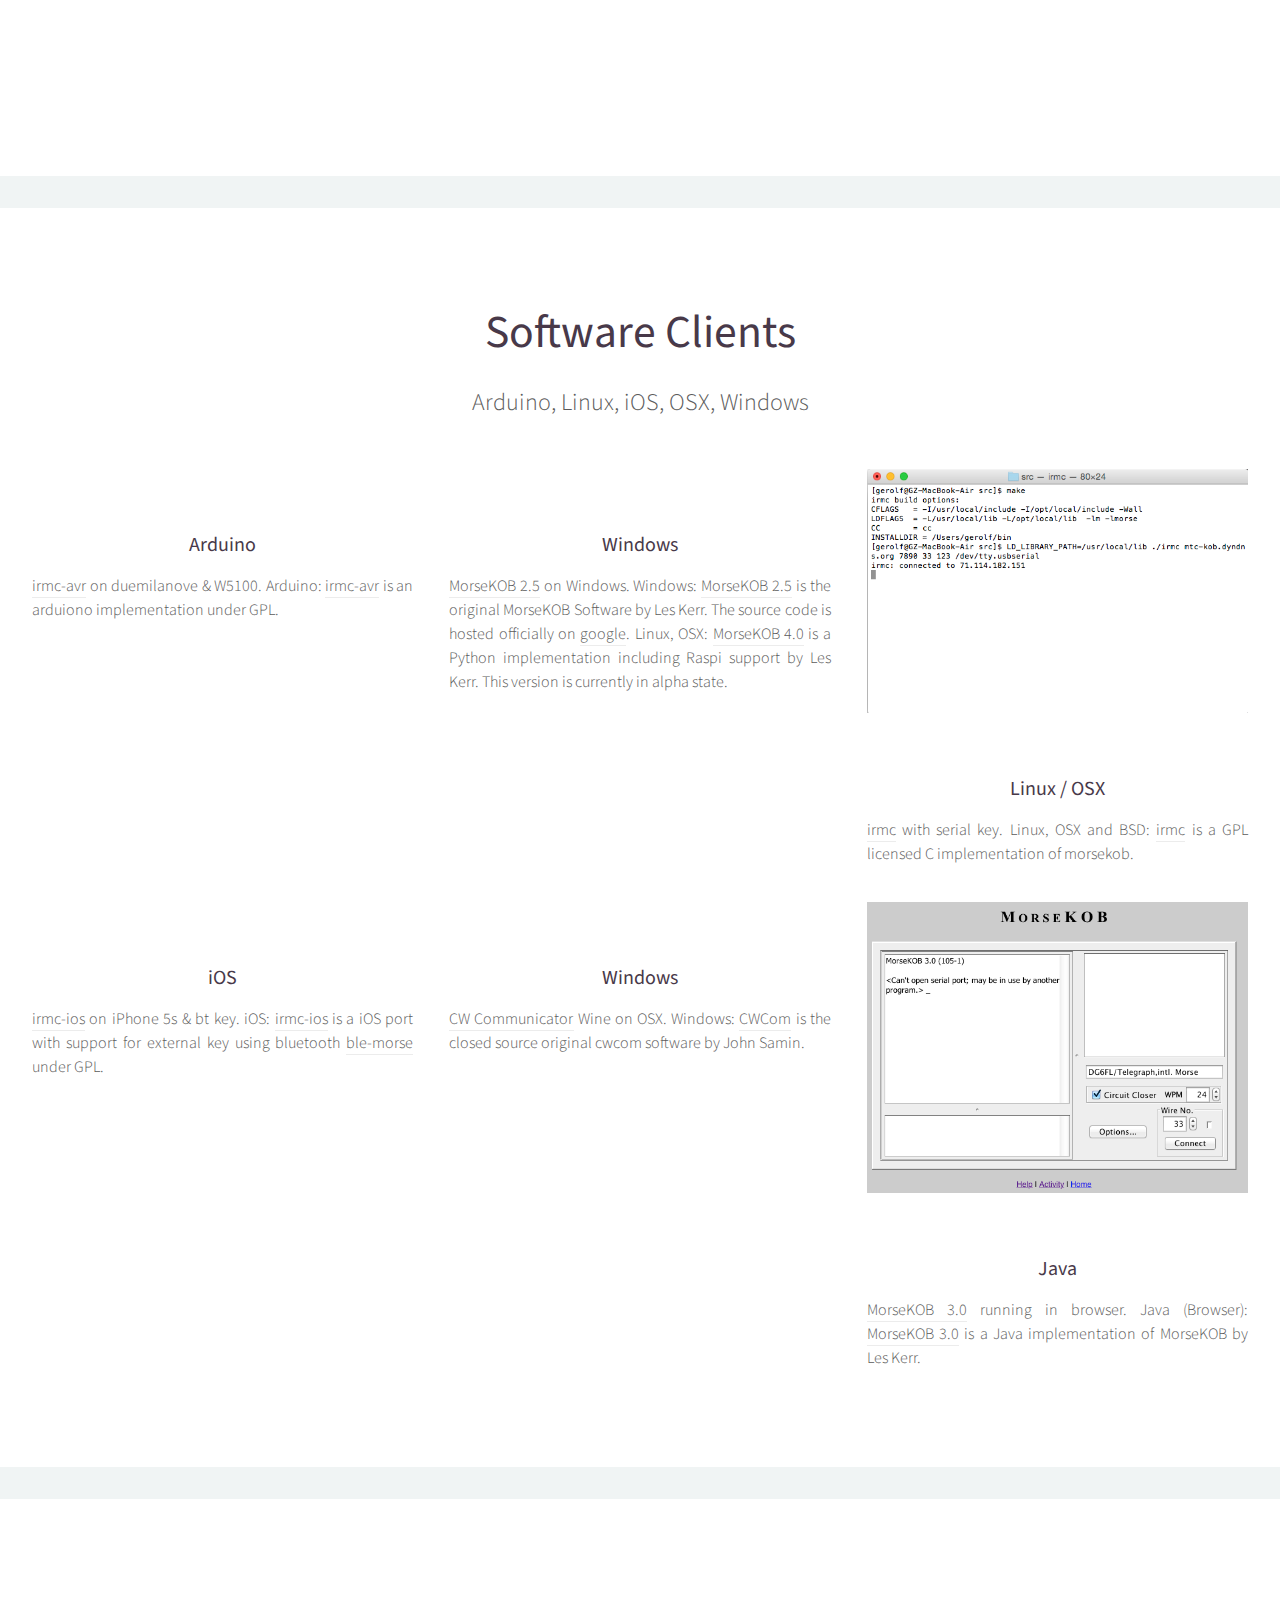
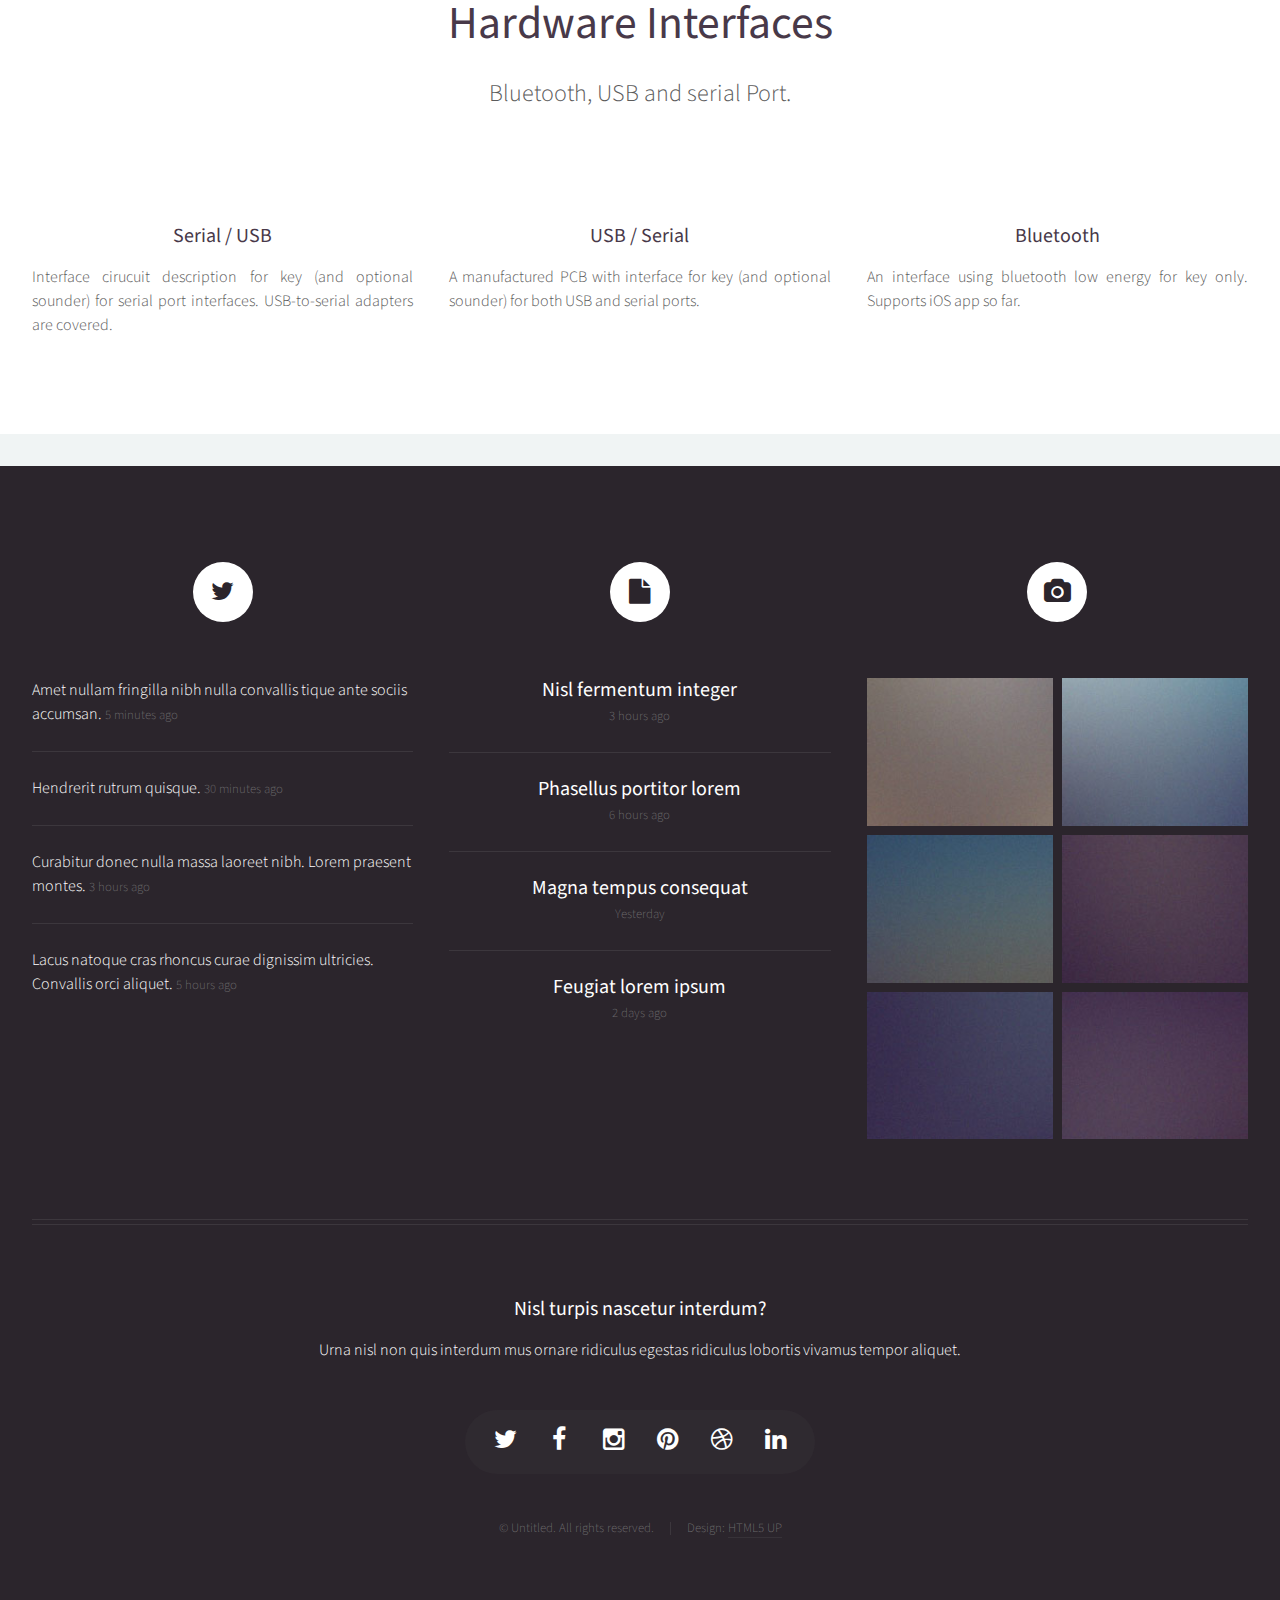
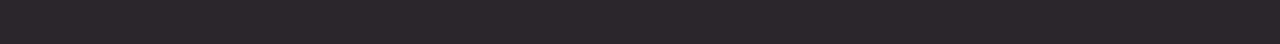
==== commit e8b584c6: "img adjust" ====
--- a/index.html
+++ b/index.html
@@ -112,7 +112,7 @@
 </p>
 <p>
 <a name="architecture"></a>
-<a href="#" class=""><img src="images/architecture.png" alt="" /></a>
+<a href="#" class="image featured"><img src="images/architecture.png" alt="" /></a>
 </p>
 </article>
 </div>
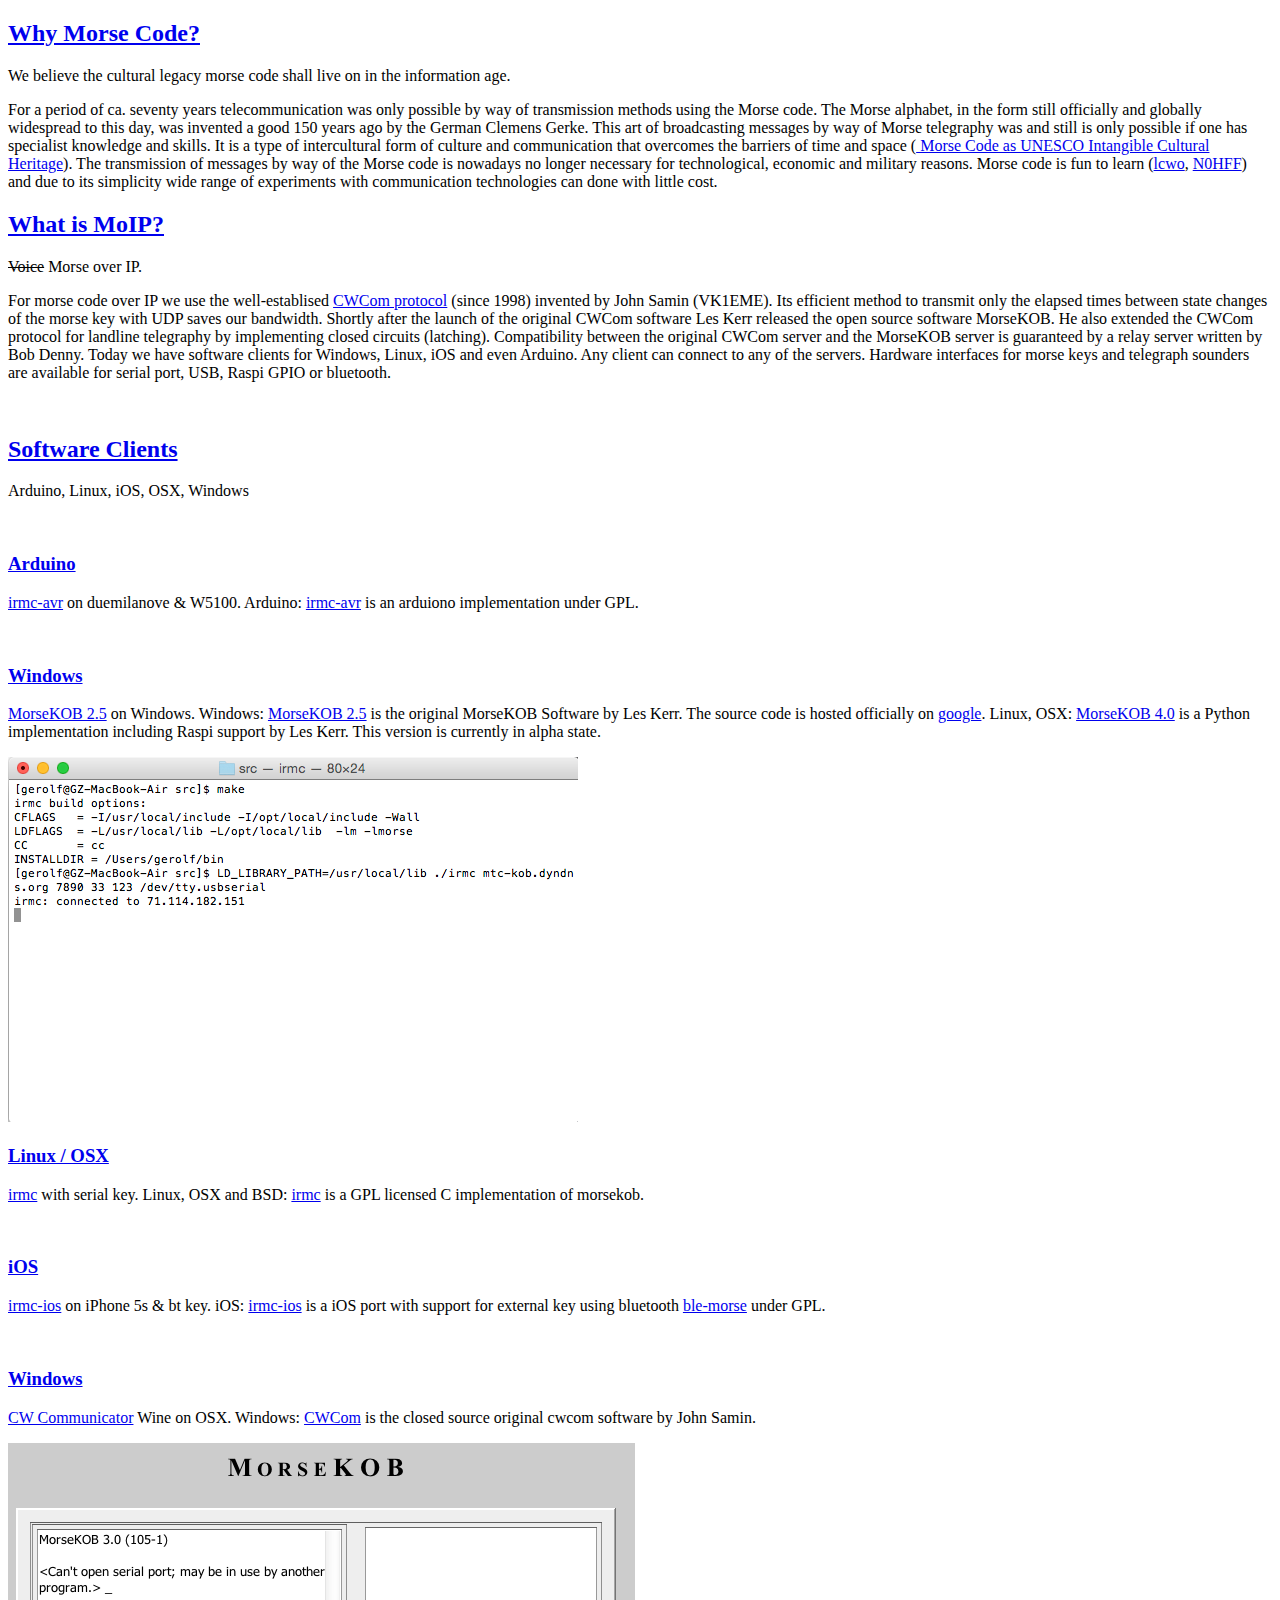
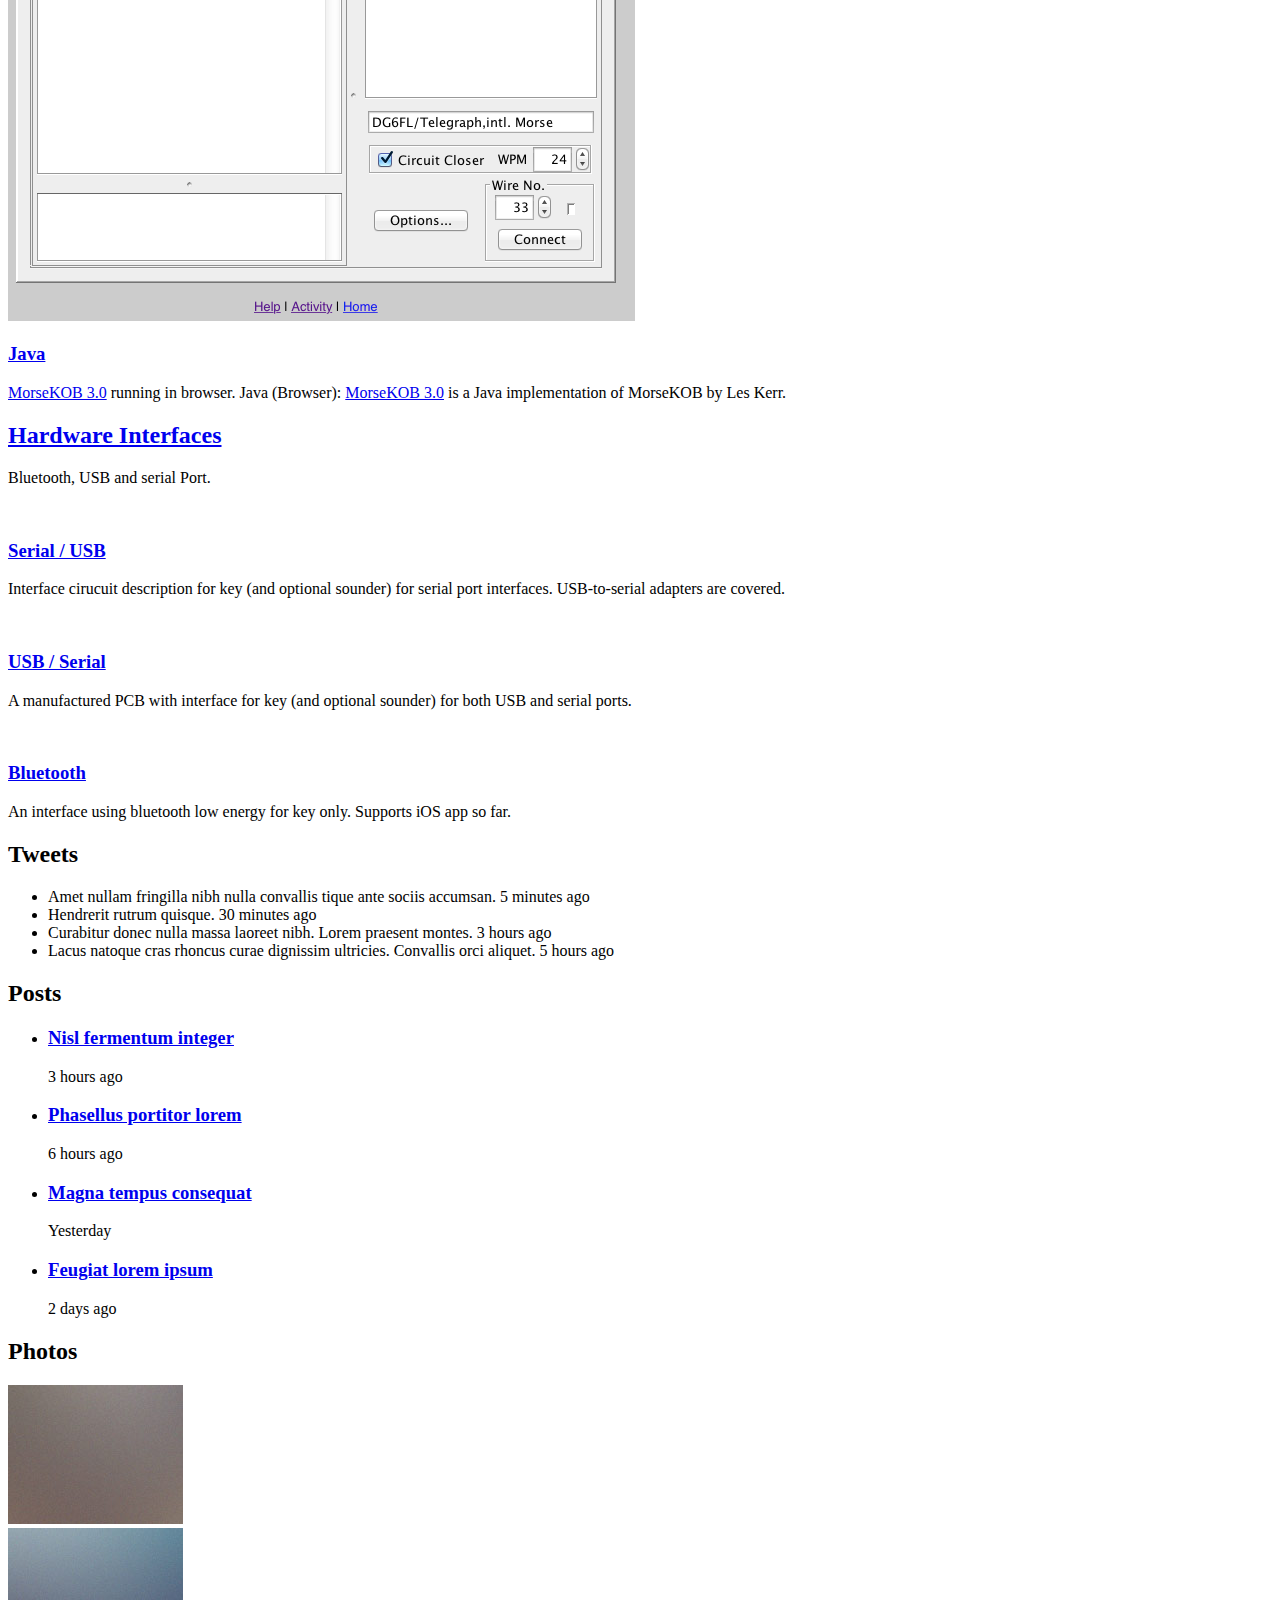
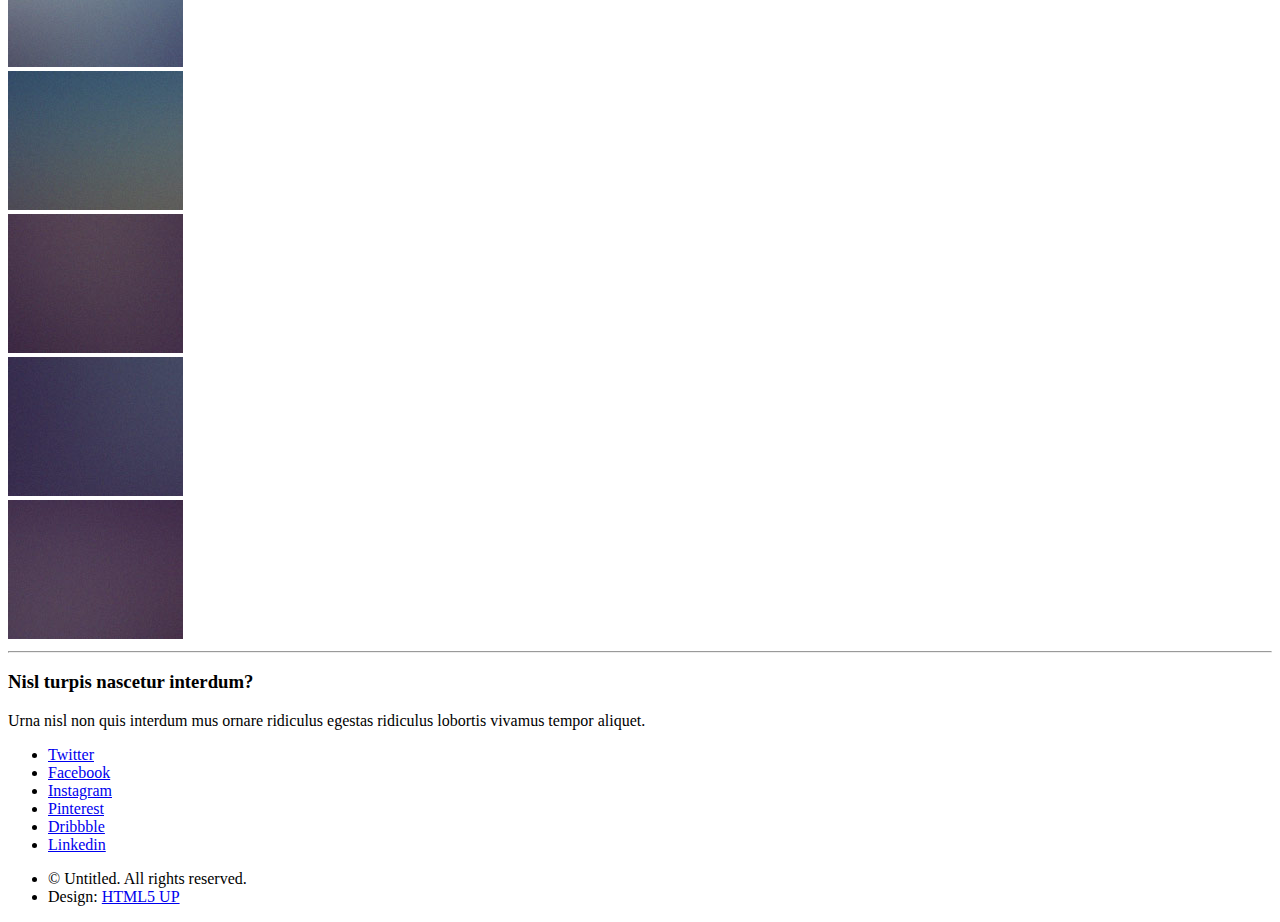
==== commit 990ecaf4: "simplify doc" ====
--- a/index.html
+++ b/index.html
@@ -1,64 +1,11 @@
 <!DOCTYPE HTML>
-<!--
-	Helios by HTML5 UP
-	html5up.net | @n33co
-	Free for personal and commercial use under the CCA 3.0 license (html5up.net/license)
--->
+
 <html>
 	<head>
 		<title>Morse Code over IP</title>
-		<meta http-equiv="content-type" content="text/html; charset=utf-8" />
-		<meta name="description" content="" />
-		<meta name="keywords" content="" />
-		<!--[if lte IE 8]><script src="css/ie/html5shiv.js"></script><![endif]-->
-		<script src="js/jquery.min.js"></script>
-		<script src="js/jquery.dropotron.min.js"></script>
-		<script src="js/jquery.scrolly.min.js"></script>
-		<script src="js/jquery.onvisible.min.js"></script>
-		<script src="js/skel.min.js"></script>
-		<script src="js/skel-layers.min.js"></script>
-		<script src="js/init.js"></script>
-		<noscript>
-			<link rel="stylesheet" href="css/skel.css" />
-			<link rel="stylesheet" href="css/style.css" />
-			<link rel="stylesheet" href="css/style-desktop.css" />
-			<link rel="stylesheet" href="css/style-noscript.css" />
-		</noscript>
-		<!--[if lte IE 8]><link rel="stylesheet" href="css/ie/v8.css" /><![endif]-->
+		
 	</head>
 	<body class="homepage">
-<!-- Header -->
-<div id="header">
-
-<!-- Inner -->
-<div class="inner">
-<header>
-<h1><a href="index.html" id="logo">MoIP - Morse Code over IP</a></h1>
-<hr />
-<p>Morse Code over IP</p>
-</header>
-<footer>
-<a href="#gettingstarted">Getting Started</a>
-</footer>
-</div>
-				
-<!-- Nav -->
-<nav id="nav">
-<ul>
-<li><a href="#whymorsecode">Why Morse Code?</a></li>
-<li><a href="#whatismoip">What is MoIP?</a> </li>
-<li><a href="#software">Download Software</a> </li>
-<li><a href="#hardware">Hardware Interfaces</a> </li>
-<li><a href="#">Servers</a> 
-<ul>
-<li><a href="http://mtc-kob.dyndns.org" target=_new>MorseKOB</a></li>
-<li><a href="http://morsecode.dyndns.org" target=_new>CWCom</a></li>
-<li><a href="http://morsecode.dc3.com:7890" target=_new>Relay Server</a></li>
-</ul>
-</li>
-</ul>
-</nav>
-</div>
 
 <!-- Why Morse Code? -->
 <a name="whymorsecode"></a>
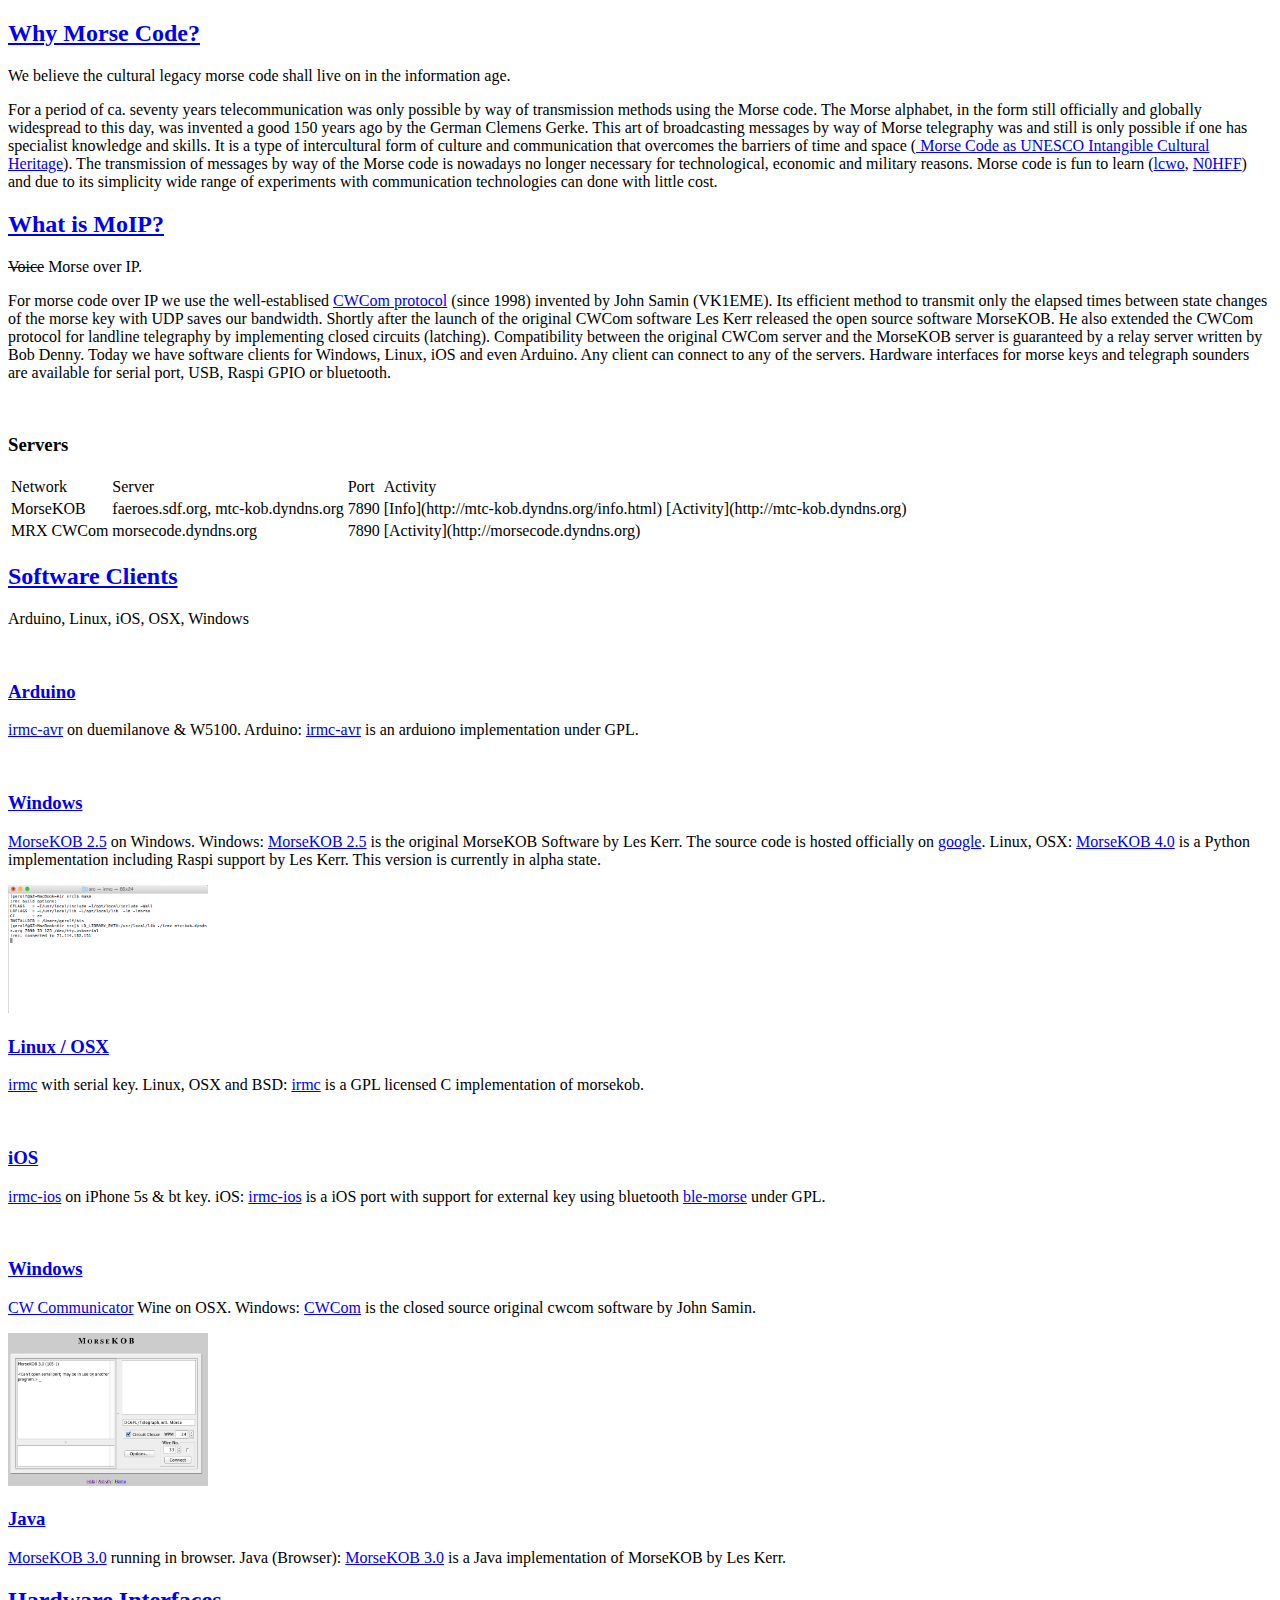
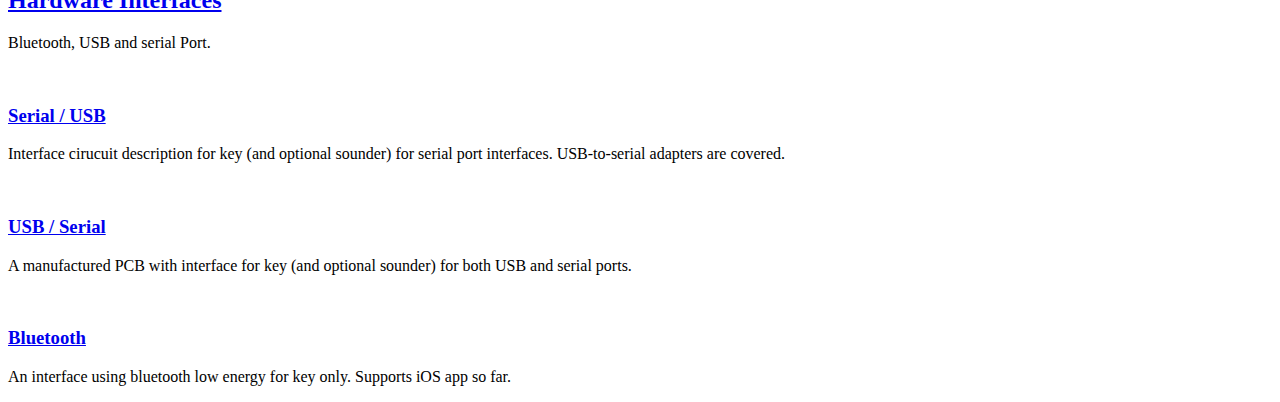
==== commit c780ad63: "cleanup" ====
--- a/index.html
+++ b/index.html
@@ -61,6 +61,19 @@
 <a name="architecture"></a>
 <a href="#" class="image featured"><img src="images/architecture.png" alt="" /></a>
 </p>
+<p><h3>Servers</h3>
+<table>
+	<tr>
+		<td>Network</td><td>Server</td><td>Port</td><td>Activity</td>
+	</tr>
+	<tr>
+		<td>MorseKOB</td><td>faeroes.sdf.org, mtc-kob.dyndns.org</td><td>7890</td><td>[Info](http://mtc-kob.dyndns.org/info.html) [Activity](http://mtc-kob.dyndns.org)</td>
+	</tr>
+	<tr>
+		<td>MRX CWCom </td><td>morsecode.dyndns.org </td><td>7890</td><td>[Activity](http://morsecode.dyndns.org)</td>
+	</tr>
+</table>
+</p>
 </article>
 </div>
 
@@ -77,7 +90,7 @@
 <div class="row">
 <article class="4u special">
 <a name="arduino"></>
-<a href="https://github.com/8cH9azbsFifZ/irmc-avr" target=_new class="image featured"><img src="images/arduino_irmc.png" alt="" /></a>
+<a href="https://github.com/8cH9azbsFifZ/irmc-avr" target=_new class="image featured"><img src="images/arduino_irmc.png" alt="" width="200px"/></a>
 <header>
 <h3><a href="#">Arduino</a></h3>
 </header>
@@ -87,7 +100,7 @@
 </p>
 </article>
 <article class="4u special">
-<a href="http://kob.sdf.org/morsekob/morsekob25/index.htm" target=_new class="image featured"><img src="images/windows_morsekob.png" alt="" /></a>
+<a href="http://kob.sdf.org/morsekob/morsekob25/index.htm" target=_new class="image featured"><img src="images/windows_morsekob.png" alt="" width="200px"/></a>
 <header>
 <h3><a href="#">Windows</a></h3>
 </header>
@@ -98,7 +111,7 @@
 </p>
 </article>					
 <article class="4u special">
-<a href="https://github.com/8cH9azbsFifZ/irmc" target=_new class="image featured"><img src="images/osx_irmc.png" alt="" /></a>
+<a href="https://github.com/8cH9azbsFifZ/irmc" target=_new class="image featured"><img src="images/osx_irmc.png" alt="" width="200px"/></a>
 <header>
 <h3><a href="#">Linux / OSX</a></h3>
 </header>
@@ -111,7 +124,7 @@
 <div class="row">
 <article class="4u special">
 <a name="ios"></a>
-<a href="https://github.com/8cH9azbsFifZ/irmc-ios" target=_new class="image featured"><img src="images/ios_irmc.jpg" alt="" /></a>
+<a href="https://github.com/8cH9azbsFifZ/irmc-ios" target=_new class="image featured"><img src="images/ios_irmc.jpg" alt="" width="200px"/></a>
 <header>
 <h3><a href="#">iOS</a></h3>
 </header>
@@ -121,7 +134,7 @@
 </p>
 </article>					
 <article class="4u special">
-<a href="http://www.mrx.com.au/d_cwcom.htm" target=_new class="image featured"><img src="images/windows_cwcom.png" alt="" /></a>
+<a href="http://www.mrx.com.au/d_cwcom.htm" target=_new class="image featured"><img src="images/windows_cwcom.png" alt="" width="200px"/></a>
 <header>
 <h3><a href="#">Windows</a></h3>
 </header>
@@ -132,7 +145,7 @@
 </article>				
 <article class="4u special">
 <a name="java"></a>
-<a href="http://kob.sdf.org/morsekob/morsekob30/index.htm" target=_new class="image featured"><img src="images/java_morsekob.png" alt="" /></a>
+<a href="http://kob.sdf.org/morsekob/morsekob30/index.htm" target=_new class="image featured"><img src="images/java_morsekob.png" alt="" width="200px"/></a>
 <header>
 <h3><a href="#">Java</a></h3>
 </header>
@@ -159,7 +172,7 @@
 </header>
 <div class="row">
 <article class="4u special">
-<a href="http://kob.sdf.org/morsekob/interface.htm" target=_new class="image featured"><img src="images/interface_serial.jpg" alt="" /></a>
+<a href="http://kob.sdf.org/morsekob/interface.htm" target=_new class="image featured"><img src="images/interface_serial.jpg" alt="" width="200px"/></a>
 <header>
 <h3><a href="#">Serial / USB</a></h3>
 </header>
@@ -168,7 +181,7 @@
 </p>
 </article>
 <article class="4u special">
-<a href="https://sites.google.com/site/morsekob/interface" target=_new class="image featured"><img src="images/interface_tunkey.png" alt="" /></a>
+<a href="https://sites.google.com/site/morsekob/interface" target=_new class="image featured"><img src="images/interface_tunkey.png" alt="" width="200px"/></a>
 <header>
 <h3><a href="#">USB / Serial</a></h3>
 </header>
@@ -177,7 +190,7 @@
 </p>
 </article>					
 <article class="4u special">
-<a href="https://github.com/8cH9azbsFifZ/ble-morse" target=_new class="image featured"><img src="images/interface_bluetooth.jpg" alt="" /></a>
+<a href="https://github.com/8cH9azbsFifZ/ble-morse" target=_new class="image featured"><img src="images/interface_bluetooth.jpg" alt="" width="200px"/></a>
 <header>
 <h3><a href="#">Bluetooth</a></h3>
 </header>
@@ -189,152 +202,6 @@
 </section>
 </div>
 
-
-
-
-		<!-- Footer -->
-			<div id="footer">
-				<div class="container">
-					<div class="row">
-						
-						<!-- Tweets -->
-							<section class="4u">
-								<header>
-									<h2 class="icon fa-twitter circled"><span class="label">Tweets</span></h2>
-								</header>
-								<ul class="divided">
-									<li>
-										<article class="tweet">
-											Amet nullam fringilla nibh nulla convallis tique ante sociis accumsan.
-											<span class="timestamp">5 minutes ago</span>
-										</article>
-									</li>
-									<li>
-										<article class="tweet">
-											Hendrerit rutrum quisque.
-											<span class="timestamp">30 minutes ago</span>
-										</article>
-									</li>
-									<li>
-										<article class="tweet">
-											Curabitur donec nulla massa laoreet nibh. Lorem praesent montes.
-											<span class="timestamp">3 hours ago</span>
-										</article>
-									</li>
-									<li>
-										<article class="tweet">
-											Lacus natoque cras rhoncus curae dignissim ultricies. Convallis orci aliquet.
-											<span class="timestamp">5 hours ago</span>
-										</article>
-									</li>
-								</ul>
-							</section>
-
-						<!-- Posts -->
-							<section class="4u">
-								<header>
-									<h2 class="icon fa-file circled"><span class="label">Posts</span></h2>
-								</header>
-								<ul class="divided">
-									<li>
-										<article class="post stub">
-											<header>
-												<h3><a href="#">Nisl fermentum integer</a></h3>
-											</header>
-											<span class="timestamp">3 hours ago</span>
-										</article>
-									</li>
-									<li>
-										<article class="post stub">
-											<header>
-												<h3><a href="#">Phasellus portitor lorem</a></h3>
-											</header>
-											<span class="timestamp">6 hours ago</span>
-										</article>
-									</li>
-									<li>
-										<article class="post stub">
-											<header>
-												<h3><a href="#">Magna tempus consequat</a></h3>
-											</header>
-											<span class="timestamp">Yesterday</span>
-										</article>
-									</li>
-									<li>
-										<article class="post stub">
-											<header>
-												<h3><a href="#">Feugiat lorem ipsum</a></h3>
-											</header>
-											<span class="timestamp">2 days ago</span>
-										</article>
-									</li>
-								</ul>
-							</section>
-
-						<!-- Photos -->
-							<section class="4u">
-								<header>
-									<h2 class="icon fa-camera circled"><span class="label">Photos</span></h2>
-								</header>
-								<div class="row 25% no-collapse">
-									<div class="6u">
-										<a href="#" class="image fit"><img src="images/pic10.jpg" alt="" /></a>
-									</div>
-									<div class="6u">
-										<a href="#" class="image fit"><img src="images/pic11.jpg" alt="" /></a>
-									</div>
-								</div>
-								<div class="row 25% no-collapse">
-									<div class="6u">
-										<a href="#" class="image fit"><img src="images/pic12.jpg" alt="" /></a>
-									</div>
-									<div class="6u">
-										<a href="#" class="image fit"><img src="images/pic13.jpg" alt="" /></a>
-									</div>
-								</div>
-								<div class="row 25% no-collapse">
-									<div class="6u">
-										<a href="#" class="image fit"><img src="images/pic14.jpg" alt="" /></a>
-									</div>
-									<div class="6u">
-										<a href="#" class="image fit"><img src="images/pic15.jpg" alt="" /></a>
-									</div>
-								</div>
-							</section>
-
-					</div>
-					<hr />
-					<div class="row">
-						<div class="12u">
-							
-							<!-- Contact -->
-								<section class="contact">
-									<header>
-										<h3>Nisl turpis nascetur interdum?</h3>
-									</header>
-									<p>Urna nisl non quis interdum mus ornare ridiculus egestas ridiculus lobortis vivamus tempor aliquet.</p>
-									<ul class="icons">
-										<li><a href="#" class="icon fa-twitter"><span class="label">Twitter</span></a></li>
-										<li><a href="#" class="icon fa-facebook"><span class="label">Facebook</span></a></li>
-										<li><a href="#" class="icon fa-instagram"><span class="label">Instagram</span></a></li>
-										<li><a href="#" class="icon fa-pinterest"><span class="label">Pinterest</span></a></li>
-										<li><a href="#" class="icon fa-dribbble"><span class="label">Dribbble</span></a></li>
-										<li><a href="#" class="icon fa-linkedin"><span class="label">Linkedin</span></a></li>
-									</ul>
-								</section>
-							
-							<!-- Copyright -->
-								<div class="copyright">
-									<ul class="menu">
-										<li>&copy; Untitled. All rights reserved.</li><li>Design: <a href="http://html5up.net">HTML5 UP</a></li>
-									</ul>
-								</div>
-							
-						</div>
-					
-					</div>
-				</div>
-			</div>
 
 	</body>
 </html>
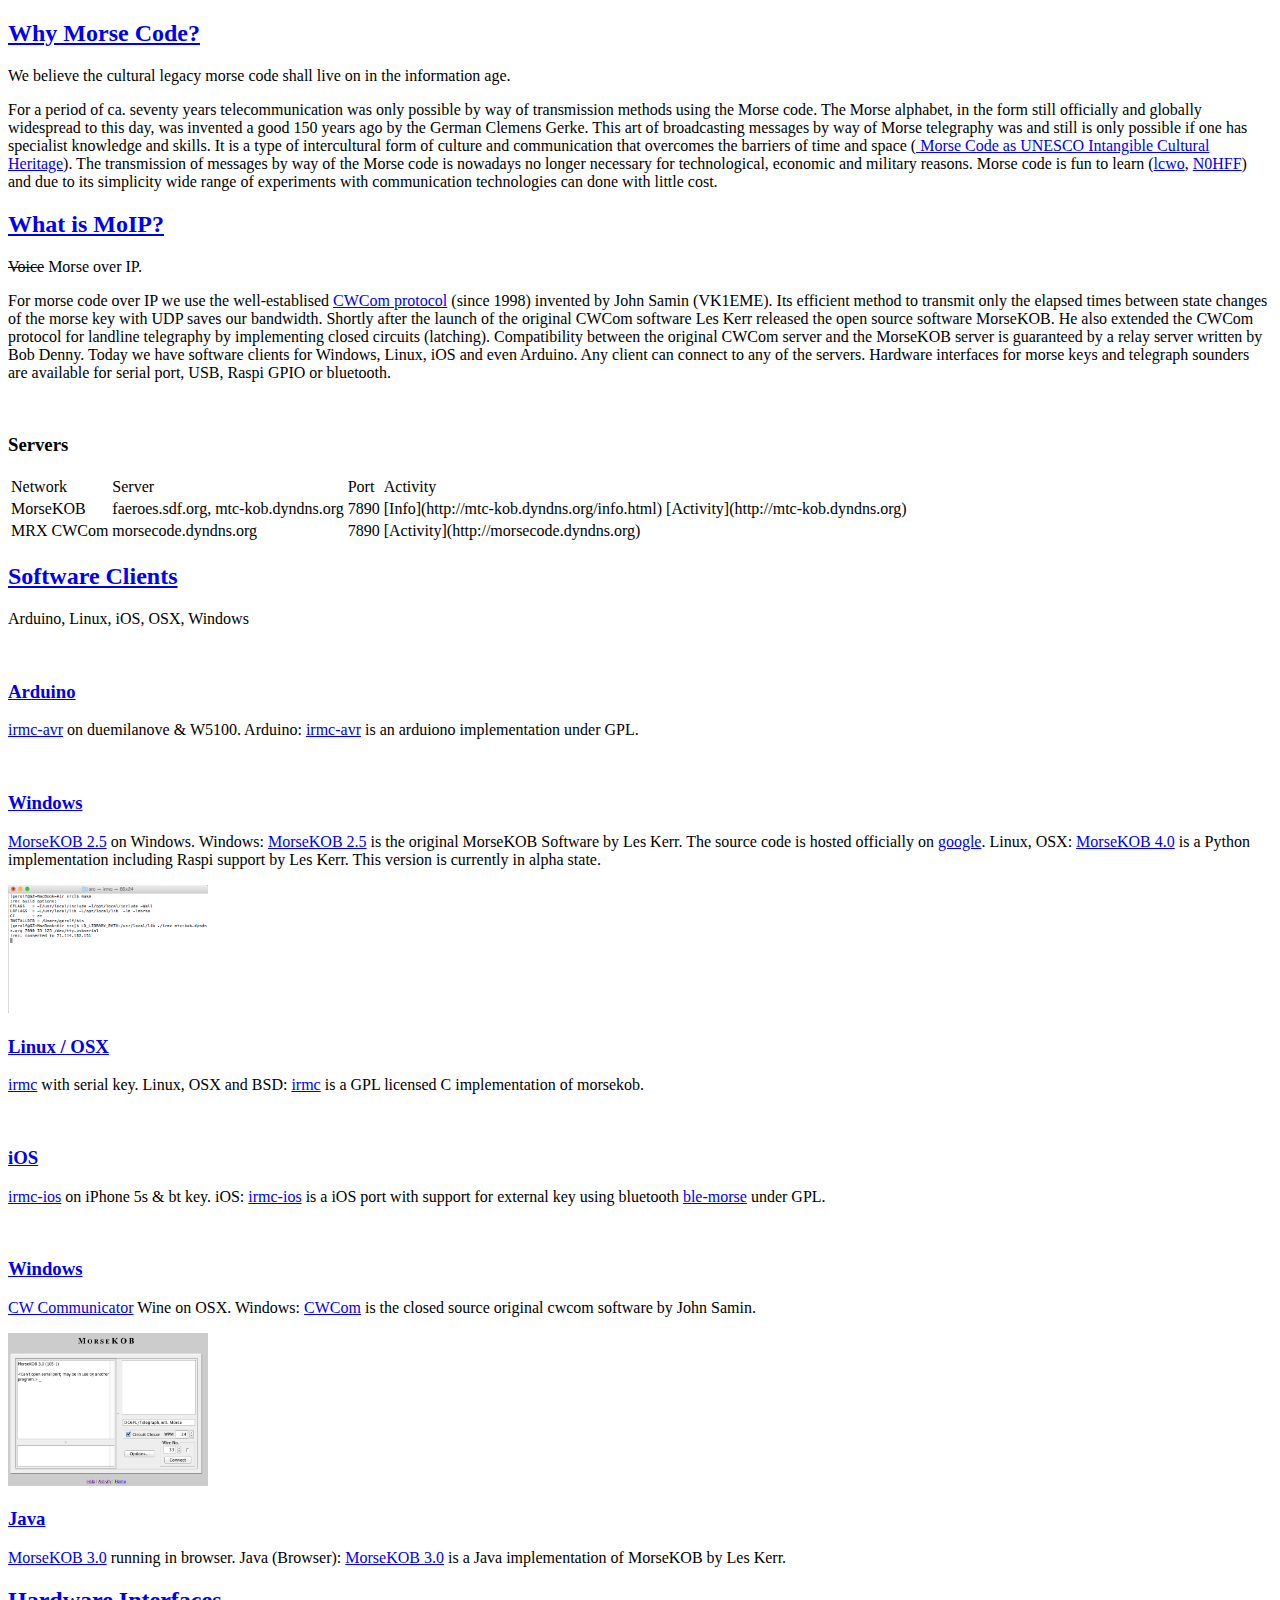
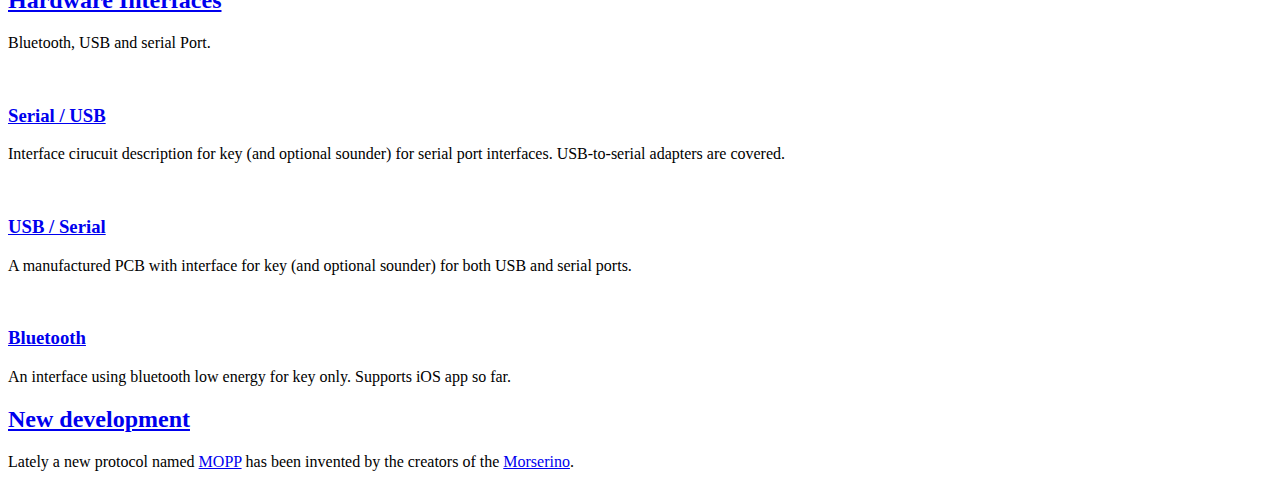
==== commit 4fee5e05: "new protocol" ====
--- a/index.html
+++ b/index.html
@@ -46,7 +46,7 @@
 <p>
 <a name="history"></a>
 For morse code over IP we use the well-establised 
-<a href="https://github.com/8cH9azbsFifZ/moip/blob/master/doc/cwcom.pdf" target=_new>CWCom protocol</a> (since 1998) invented by
+<a href="https://github.com/Morse-Code-over-IP/protocol-cwcomm" target=_new>CWCom protocol</a> (since 1998) invented by
 John Samin (VK1EME). Its efficient method to transmit only the elapsed times between 
 state changes of the morse key with UDP saves our bandwidth. Shortly after the launch of the original CWCom software
 Les Kerr released the open source software MorseKOB. He also extended the CWCom protocol for landline telegraphy 
@@ -202,6 +202,11 @@
 </section>
 </div>
 
+<h2><a href="#">New development</a></h2>
+
+Lately a new protocol named <a href="https://github.com/Morse-Code-over-IP/protocol-mopp">MOPP</a>
+has been invented by the creators of the <a href="https://github.com/oe1wkl/Morserino-32/tree/master">Morserino</a>.
+
 
 	</body>
 </html>
